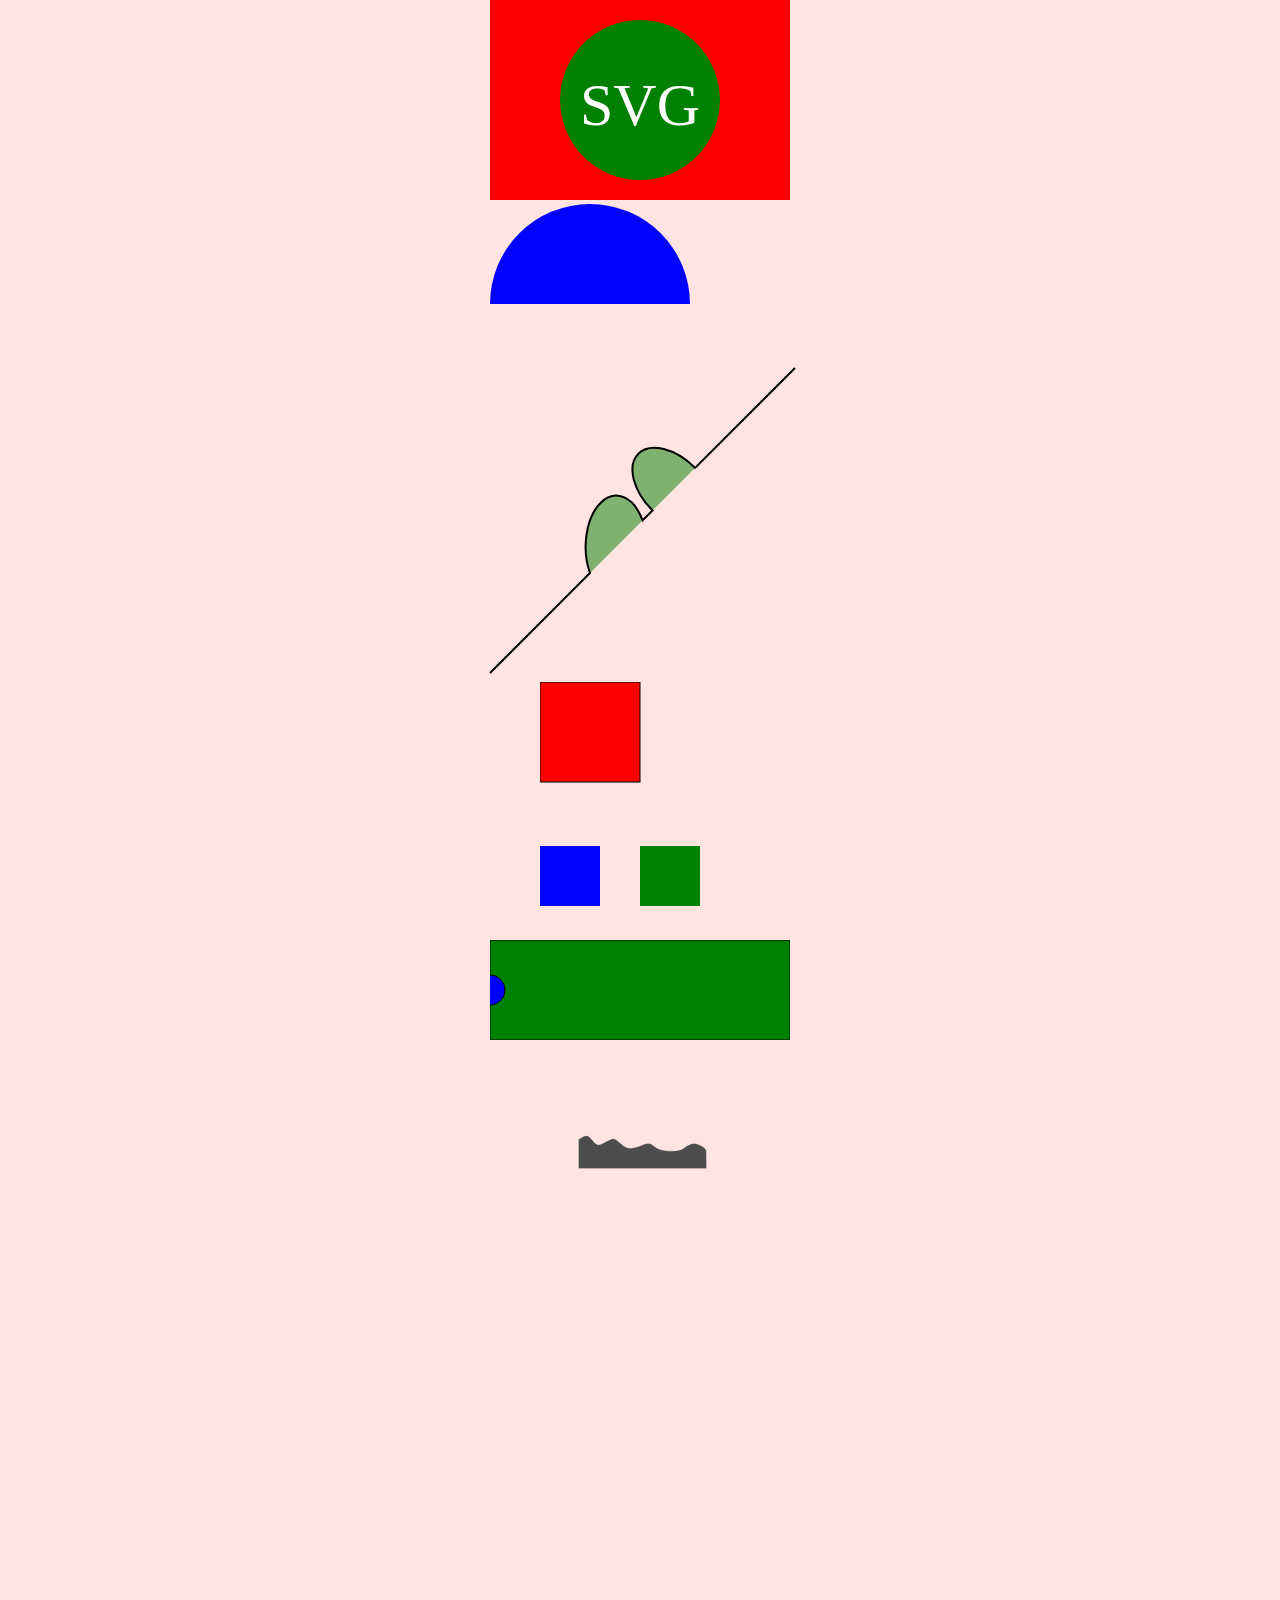
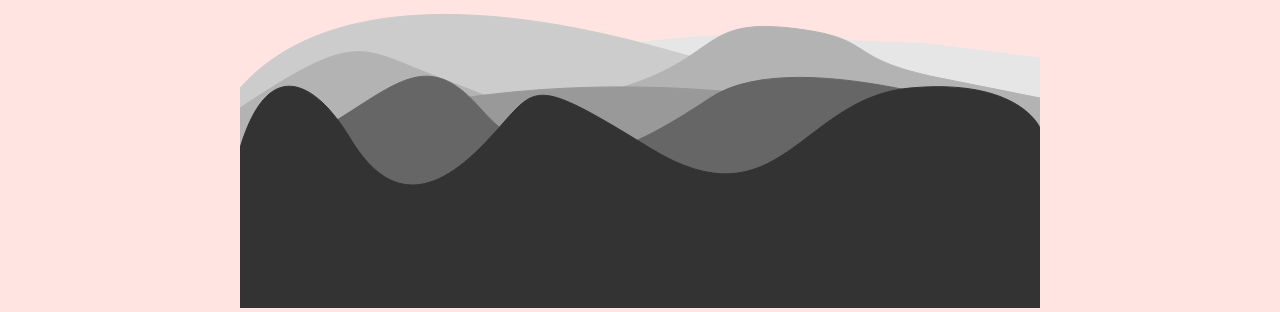
==== index.html @ b9990e02 "initial commit" ====
<!DOCTYPE html>
<html>
  <head>
    <meta charset="utf-8">
    <link rel="stylesheet" href="style.css">
    <link rel="shortcut icon" href="icon1.png" type="image/x-icon" />
    <title>SVG</title>
  </head>
  <body>

    <div class="svg1">
      <svg version="1.1"
         baseProfile="full"
         width="300" height="200"
         xmlns="http://www.w3.org/2000/svg">
        <rect width="100%" height="100%" fill="red" />
        <circle cx="150" cy="100" r="80" fill="green" />
        <text x="150" y="125" font-size="60" text-anchor="middle" fill="white">SVG</text>
      </svg>
    </div>

    <div class="svg2">
      <svg version="1.1" xmlns="http://www.w3.org/2000/svg"   xmlns:xlink="http://www.w3.org/1999/xlink">
        <defs>
          <clipPath id="cut-off-bottom">
            <rect x="0" y="0" width="200" height="100" />
          </clipPath>
        </defs>
        <circle cx="100" cy="100" r="100" clip-path="url(#cut-off-bottom)" fill="blue" />
      </svg>
    </div>

    <div class="svg3">
      <svg width="320" height="320" xmlns="http://www.w3.org/2000/svg">
        <path d="M10 315
           L 110 215
           A 30 50 0 0 1 162.55 162.45
           L 172.55 152.45
           A 30 50 -45 0 1 215.1 109.9
           L 315 10" stroke="black" fill="green" stroke-width="2" fill-opacity="0.5"/>
      </svg>
    </div>

    <div class="svg4">
      <svg width="200" height="150" xmlns="http://www.w3.org/2000/svg" version="1.1">
          <rect height="100" width="100" id="MyRect"/>
      </svg>
    </div>

    <div class="svg5">
      <svg width="300px" height="100px">
        <rect id="rect3" x="50" y="10" width="60" height="60" fill="blue" onmouseover="MakeTransparent(evt)" onmouseout="MakeOpaque(evt)"/>
        <rect id="rect4" x="150" y="10" width="60" height="60" fill="green" onmouseover="MakeTransparent(evt)" onmouseout="MakeOpaque(evt)"/>
      </svg>
    </div>

    <div class="svg6">
      <svg width="300px" height="100px">
        <rect id="rect1" x="0" y="0" width="300" height="100" fill="green" stroke="black" stroke-width="1" />
        <circle cx="0" cy="50" r="15" fill="blue" stroke="black" stroke-width="1">
          <animate attributeName="cx" values="0;300;0" dur="6s" begin="rect1.mouseover"
                end="rect1.mouseout" repeatCount="indefinite" />
        </circle>
      </svg>
    </div>

    <div class="svg7">
        <object id="range" stype="image/svg+xml" data="range1.svg" width="300" height="200">
        </object>
    </div>

    <div class="svg8">
      <svg xmlns="http://www.w3.org/2000/svg" width="800" height="100%" backgroundcolor="mistyrose">
        <path id="range6" d="M0 470c360-70 420-90 570-80s70 0 150 10l80 10v290H0z" fill="#e6e6e6" fill-rule="evenodd" stroke="#e6e6e6"/>
        <path id="range5" d="M0 440c80-90 240-90 420-40s150 40 180 50 200 60 200 60v190H0V440z" fill="#ccc" fill-rule="evenodd" stroke="#ccc"/>
        <path id="range4" d="M0 460c120-80 120-60 200-30s80 40 180 10 80-70 170-60 50 30 150 50l100 20v250H0z" fill="#b3b3b3" fill-rule="evenodd" stroke="#b3b3b3"/>
        <path id="range3" d="M0 510c390-160 800 0 800 0v190H0z" fill="#999" fill-rule="evenodd" stroke="#999"/>
        <path id="range2" d="M0 520c140-50 170-140 240-60s140 50 230-10 330 30 330 30v220H0V520z" fill="#666" fill-rule="evenodd" stroke="#666"/>
        <path id="range1" d="M0 500c30-100 80-60 110-10s70 70 130 10 40-80 170 0 150-50 260-60 130 40 130 40v220H0V500z" fill="#333" fill-rule="evenodd" stroke="#333"/>
      </svg>
    </div>




  <script type="text/javascript" src="svg.js">

  </script>
  </body>
</html>
---- style.css ----
* {
  box-sizing: border-box;
}

body {
  display: flex;
  flex-direction: column;
  align-items: center;
  margin: 0 auto;
  background-color: mistyrose;
}

#MyRect:hover {
  stroke: black;
  fill: blue;
 }

#MyRect {
  fill: red;
  stroke: black;
}



.svg8 {
  height: 660px;
  background-color: mistyrose;
}
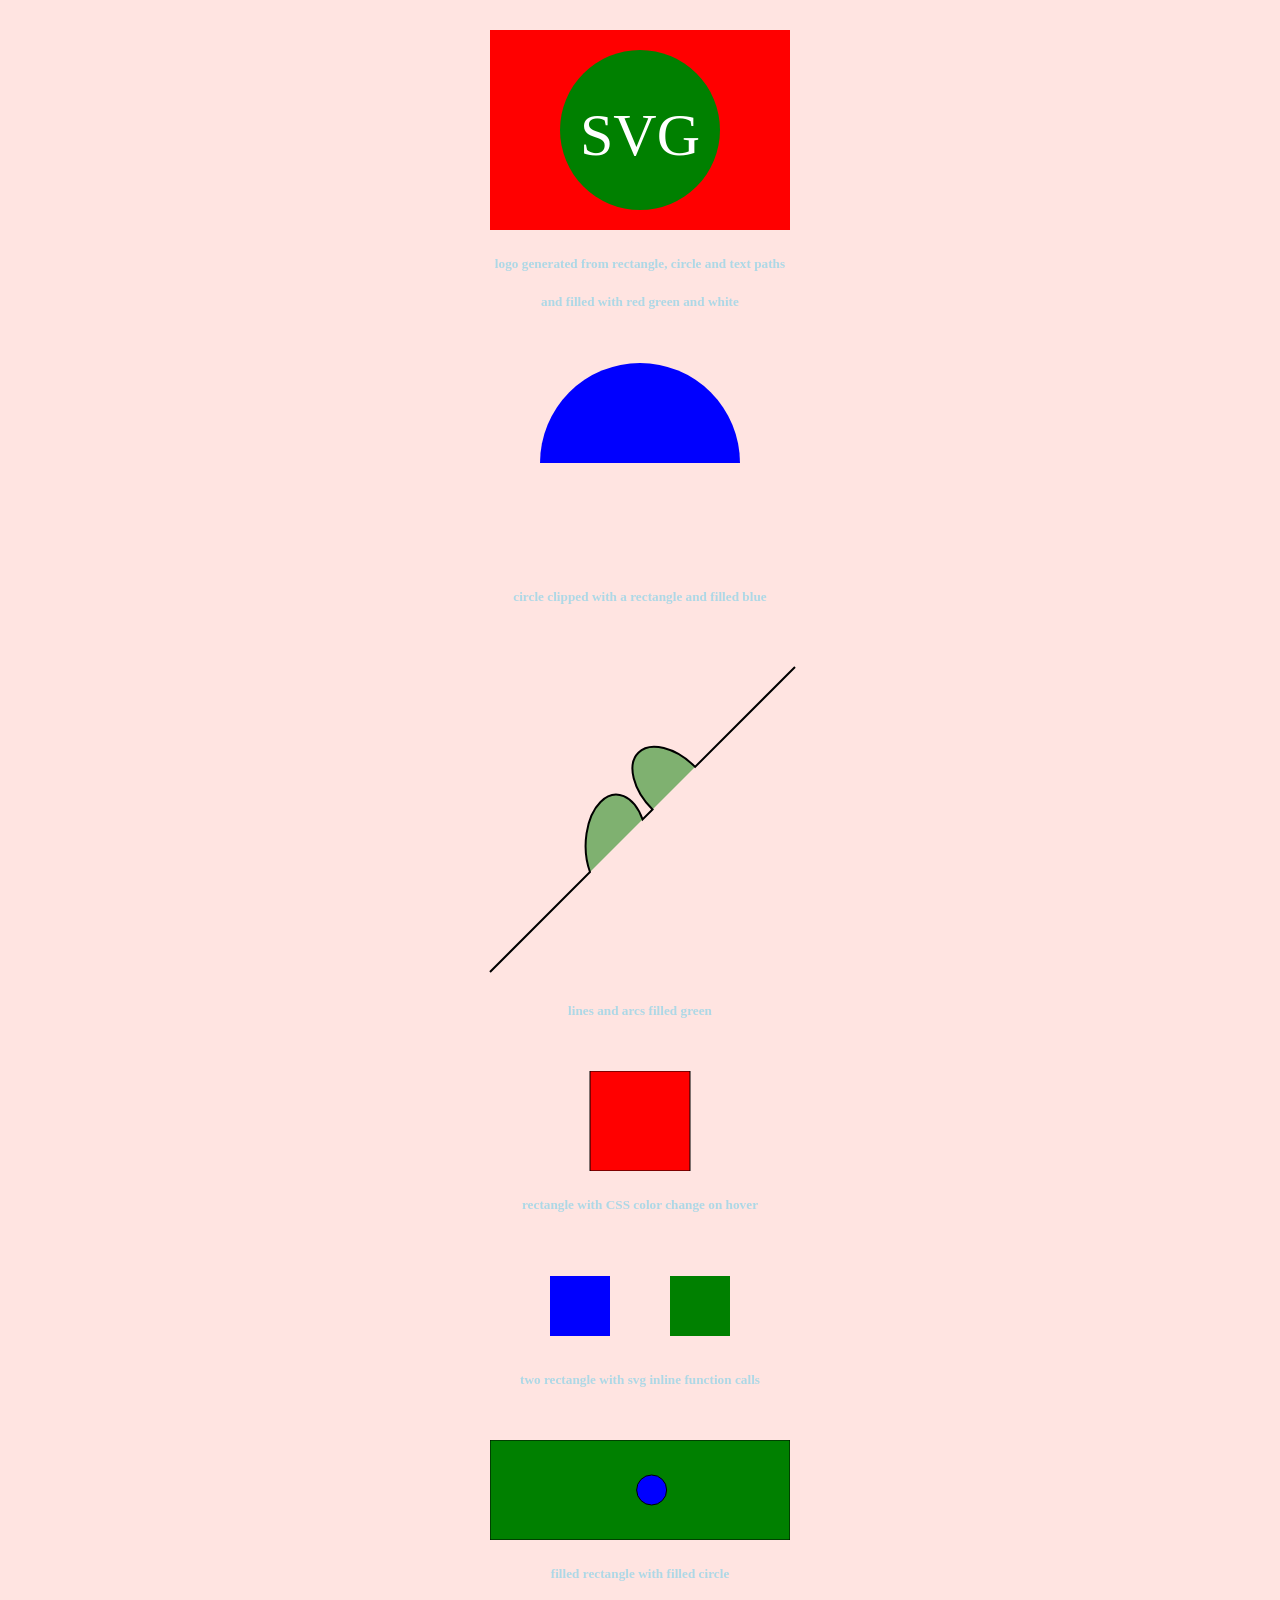
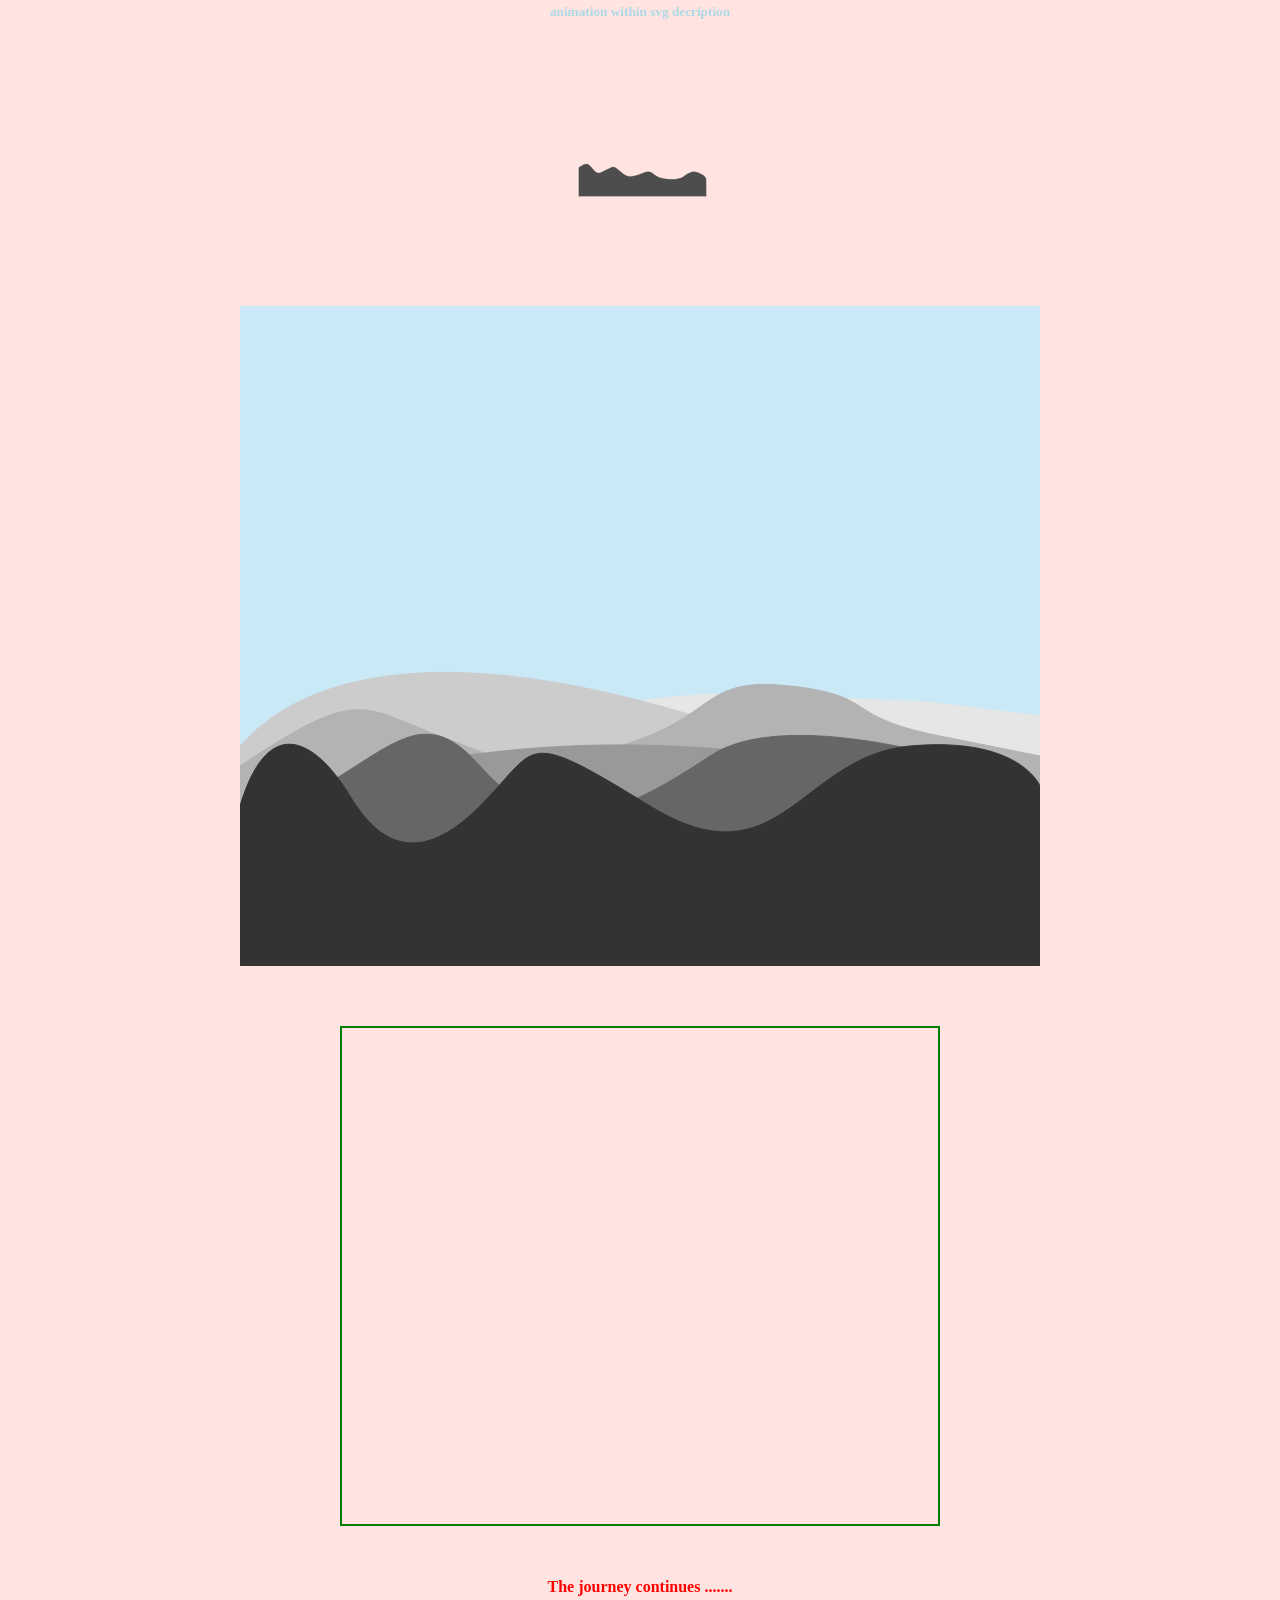
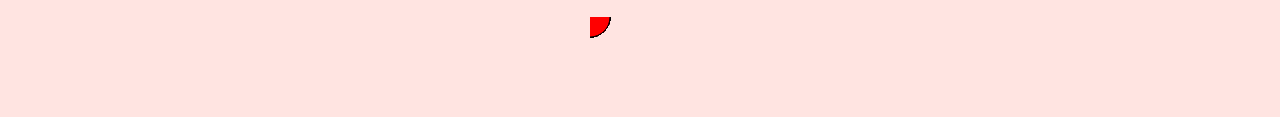
==== commit 543fbb48: "index.html and script and link refs adjusted to allow gitpages to reference" ====
--- a/index.html
+++ b/index.html
@@ -2,13 +2,15 @@
 <html>
   <head>
     <meta charset="utf-8">
-    <link rel="stylesheet" href="style.css">
-    <link rel="shortcut icon" href="icon1.png" type="image/x-icon" />
+    <link rel="stylesheet" href="svg_case_study/style.css">
+    <link rel="shortcut icon" href="svg_case_study/icon1.png" type="image/x-icon" />
+    <!-- <link rel="stylesheet" href="style.css">
+    <link rel="shortcut icon" href="icon1.png" type="image/x-icon" /> -->
     <title>SVG</title>
   </head>
   <body>
 
-    <div class="svg1">
+    <div class="svg1 container">
       <svg version="1.1"
          baseProfile="full"
          width="300" height="200"
@@ -17,20 +19,24 @@
         <circle cx="150" cy="100" r="80" fill="green" />
         <text x="150" y="125" font-size="60" text-anchor="middle" fill="white">SVG</text>
       </svg>
+      <h5>logo generated from rectangle, circle and text paths</h5>
+      <h5>and filled with red green and white</h5>
     </div>
 
-    <div class="svg2">
-      <svg version="1.1" xmlns="http://www.w3.org/2000/svg"   xmlns:xlink="http://www.w3.org/1999/xlink">
+    <div class="svg2 container">
+      <svg version="1.1" xmlns="http://www.w3.org/2000/svg"   xmlns:xlink="http://www.w3.org/1999/xlink"
+      width="300" height="200">
         <defs>
           <clipPath id="cut-off-bottom">
-            <rect x="0" y="0" width="200" height="100" />
+            <rect x="50" y="0" width="200" height="100" />
           </clipPath>
         </defs>
-        <circle cx="100" cy="100" r="100" clip-path="url(#cut-off-bottom)" fill="blue" />
+        <circle cx="150" cy="100" r="100" clip-path="url(#cut-off-bottom)" fill="blue" />
       </svg>
+      <h5> circle clipped with a rectangle and filled blue</h5>
     </div>
 
-    <div class="svg3">
+    <div class="svg3 container">
       <svg width="320" height="320" xmlns="http://www.w3.org/2000/svg">
         <path d="M10 315
            L 110 215
@@ -39,52 +45,77 @@
            A 30 50 -45 0 1 215.1 109.9
            L 315 10" stroke="black" fill="green" stroke-width="2" fill-opacity="0.5"/>
       </svg>
+      <h5>lines and arcs filled green</h5>
     </div>
 
-    <div class="svg4">
-      <svg width="200" height="150" xmlns="http://www.w3.org/2000/svg" version="1.1">
-          <rect height="100" width="100" id="MyRect"/>
+    <div class="svg4 container">
+      <svg width="200" height="100" xmlns="http://www.w3.org/2000/svg" version="1.1">
+          <rect x="50" height="100" width="100" id="MyRect"/>
       </svg>
+      <h5>rectangle with CSS color change on hover</h5>
     </div>
 
-    <div class="svg5">
-      <svg width="300px" height="100px">
-        <rect id="rect3" x="50" y="10" width="60" height="60" fill="blue" onmouseover="MakeTransparent(evt)" onmouseout="MakeOpaque(evt)"/>
-        <rect id="rect4" x="150" y="10" width="60" height="60" fill="green" onmouseover="MakeTransparent(evt)" onmouseout="MakeOpaque(evt)"/>
+    <div class="svg5 container">
+      <svg width="300px" height="80px">
+        <rect id="rect3" x="60" y="10" width="60" height="60" fill="blue" onmouseover="MakeTransparent(evt)" onmouseout="MakeOpaque(evt)"/>
+        <rect id="rect4" x="180" y="10" width="60" height="60" fill="green" onmouseover="jump(evt)" onmouseout="jumpBack(evt)"/>
       </svg>
+      <h5>two rectangle with svg inline function calls</h5>
     </div>
 
-    <div class="svg6">
+    <div class="svg6 container">
       <svg width="300px" height="100px">
         <rect id="rect1" x="0" y="0" width="300" height="100" fill="green" stroke="black" stroke-width="1" />
         <circle cx="0" cy="50" r="15" fill="blue" stroke="black" stroke-width="1">
-          <animate attributeName="cx" values="0;300;0" dur="6s" begin="rect1.mouseover"
-                end="rect1.mouseout" repeatCount="indefinite" />
+          <animate attributeName="cx" values="0;300;0" dur="6s" repeatCount="indefinite" />
         </circle>
       </svg>
+      <h5>filled rectangle with filled circle </h5>
+      <h5>animation within svg decription</h5>
     </div>
 
-    <div class="svg7">
+    <div class="svg7 container">
         <object id="range" stype="image/svg+xml" data="range1.svg" width="300" height="200">
         </object>
     </div>
 
-    <div class="svg8">
+    <div class="svg8 container" onclick="makeLightning()">
       <svg xmlns="http://www.w3.org/2000/svg" width="800" height="100%" backgroundcolor="mistyrose">
-        <path id="range6" d="M0 470c360-70 420-90 570-80s70 0 150 10l80 10v290H0z" fill="#e6e6e6" fill-rule="evenodd" stroke="#e6e6e6"/>
-        <path id="range5" d="M0 440c80-90 240-90 420-40s150 40 180 50 200 60 200 60v190H0V440z" fill="#ccc" fill-rule="evenodd" stroke="#ccc"/>
-        <path id="range4" d="M0 460c120-80 120-60 200-30s80 40 180 10 80-70 170-60 50 30 150 50l100 20v250H0z" fill="#b3b3b3" fill-rule="evenodd" stroke="#b3b3b3"/>
-        <path id="range3" d="M0 510c390-160 800 0 800 0v190H0z" fill="#999" fill-rule="evenodd" stroke="#999"/>
-        <path id="range2" d="M0 520c140-50 170-140 240-60s140 50 230-10 330 30 330 30v220H0V520z" fill="#666" fill-rule="evenodd" stroke="#666"/>
+        <path id="cloud3" class="hidden" d="M0 0v660h800V0z" fill="#808080" fill-rule="evenodd" stroke="#808080"/>
+        <path id="range6" class="yellow" d="M0 470c360-70 420-90 570-80s70 0 150 10l80 10v290H0z" fill="#e6e6e6" fill-rule="evenodd" stroke="#e6e6e6"/>
+        <path id="range5" class="yellow" d="M0 440c80-90 240-90 420-40s150 40 180 50 200 60 200 60v190H0V440z" fill="#ccc" fill-rule="evenodd" stroke="#ccc"/>
+        <path id="range4" class="yellow" d="M0 460c120-80 120-60 200-30s80 40 180 10 80-70 170-60 50 30 150 50l100 20v250H0z" fill="#b3b3b3" fill-rule="evenodd" stroke="#b3b3b3"/>
+        <path id="range3" class="yellow" d="M0 510c390-160 800 0 800 0v190H0z" fill="#999" fill-rule="evenodd" stroke="#999"/>
+        <path id="range2" class="yellow" d="M0 520c140-50 170-140 240-60s140 50 230-10 330 30 330 30v220H0V520z" fill="#666" fill-rule="evenodd" stroke="#666"/>
         <path id="range1" d="M0 500c30-100 80-60 110-10s70 70 130 10 40-80 170 0 150-50 260-60 130 40 130 40v220H0V500z" fill="#333" fill-rule="evenodd" stroke="#333"/>
+        <path id="cloud2" class="hidden" d="M0 90c290 60 290-20 460 10s340-20 340-20V0H0z" fill="#666666" fill-rule="evenodd" stroke="#666666"/>
+        <path id="lightning" class="hidden" d="M500 0l-80 130h20L340 280h20l-70 110 110-130h-20l110-160h-20L540 0h-40zM240 0l-40 50h20l-30 40h20l-20 40 40-50h-20l30-40 10 30h10l20 30-10-40h-10l-10-30h-10l30-30h-30z" fill="#fff" fill-rule="evenodd" stroke="#fff"/>
+        <path id="cloud1" class="hidden" d="M0 30c150 50 120-40 260-10s100-40 260 0 200-10 240 0l40 10V0H0z" fill="#333333" fill-rule="evenodd" stroke="#333333"/>
       </svg>
     </div>
 
+    <div class="spacer"></div>
+    <div id="svg-9" class="container">
+    </div>
 
+    <div class="spacer"></div>
 
+    <h4>The journey continues .......</h4>
 
-  <script type="text/javascript" src="svg.js">
+    <script type="text/javascript" src="svg_case_study/svg.js"></script>
+    <script src="p5.js"></script>
+    <!-- <script src="../p5.min.js"></script>
+    <script src="../p5.svg.js"></script> -->
 
-  </script>
+    <script src="./addons/p5.dom.min.js"></script>
+    <script src="./addons/p5.sound.min.js"></script>
+
+    <!-- <script type="text/javascript" src="svg.js"></script>
+    <script src="../p5.js"></script>
+    <script src="../p5.min.js"></script>
+    <script src="../p5.svg.js"></script>
+
+    <script src="../addons/p5.dom.min.js"></script>
+    <script src="../addons/p5.sound.min.js"></script> -->
   </body>
 </html>
--- a/svg_case_study/style.css
+++ b/svg_case_study/style.css
@@ -0,0 +1,88 @@
+* {
+  box-sizing: border-box;
+}
+
+body {
+  display: flex;
+  flex-direction: column;
+  align-items: center;
+  margin: 0 auto;
+  background-color: mistyrose;
+  /*background-color: #121212;*/
+}
+
+div {
+  margin-top: 30px;
+}
+
+#MyRect:hover {
+  stroke: black;
+  fill: blue;
+ }
+
+#MyRect {
+  fill: red;
+  stroke: black;
+}
+
+.container {
+  text-align: center;
+  vertical-align: middle;
+}
+
+.svg8 {
+  height: 660px;
+  background-color: #c9e9f6;
+}
+
+.spaver {
+  width: 800px;
+  height:30px;
+}
+
+#svg-9 {
+  width: 600px;
+  height: 500px;
+  border: 2px solid green;
+}
+
+#range1:hover {
+  fill: red;
+}
+
+#range2:hover {
+  fill: orange;
+}
+
+#range3:hover {
+  fill: yellow;
+}
+
+#range4:hover {
+  fill: green;
+}
+
+#range5:hover {
+  fill: indigo;
+}
+
+#range6:hover {
+  fill: violet;
+}
+
+.hidden {
+  display: none;
+}
+
+.yellow {
+  fill: #ffffd8;
+}
+
+
+h4 {
+  color: red;
+}
+
+h5 {
+  color : lightblue;
+}
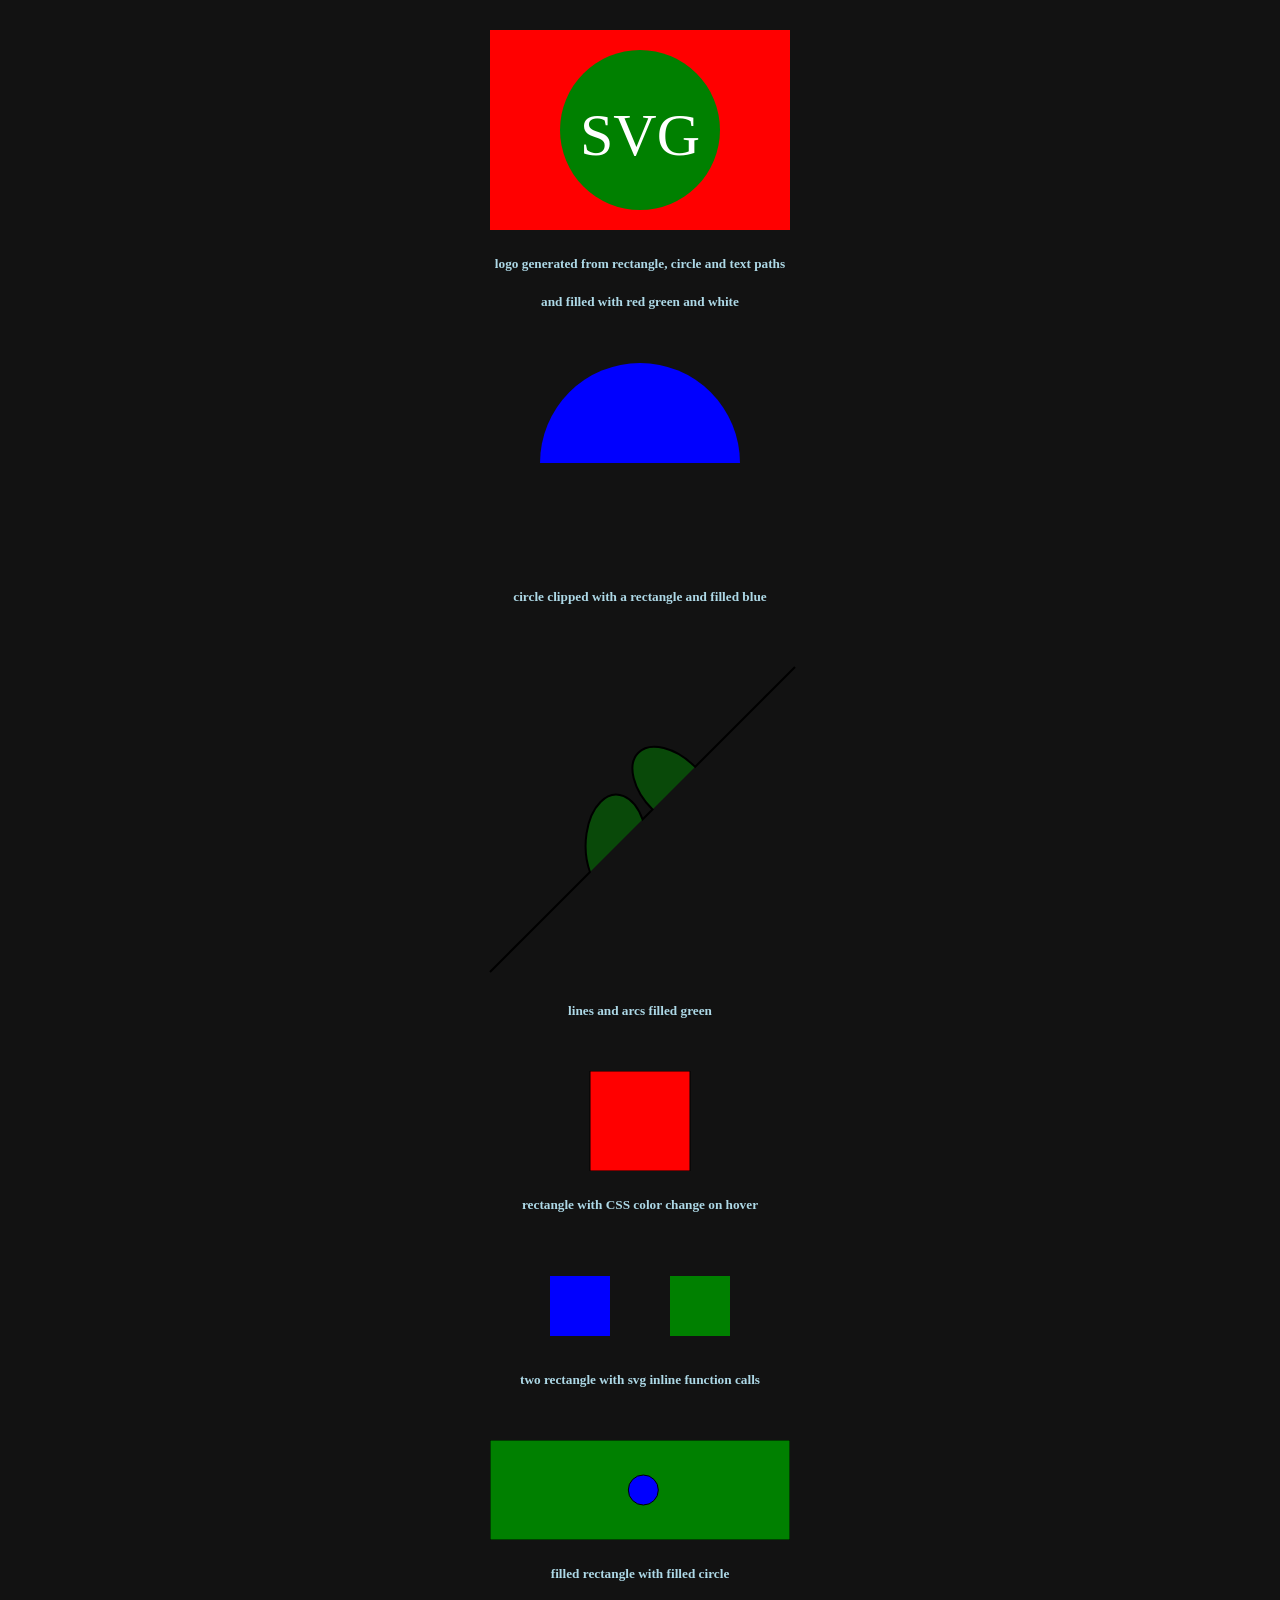
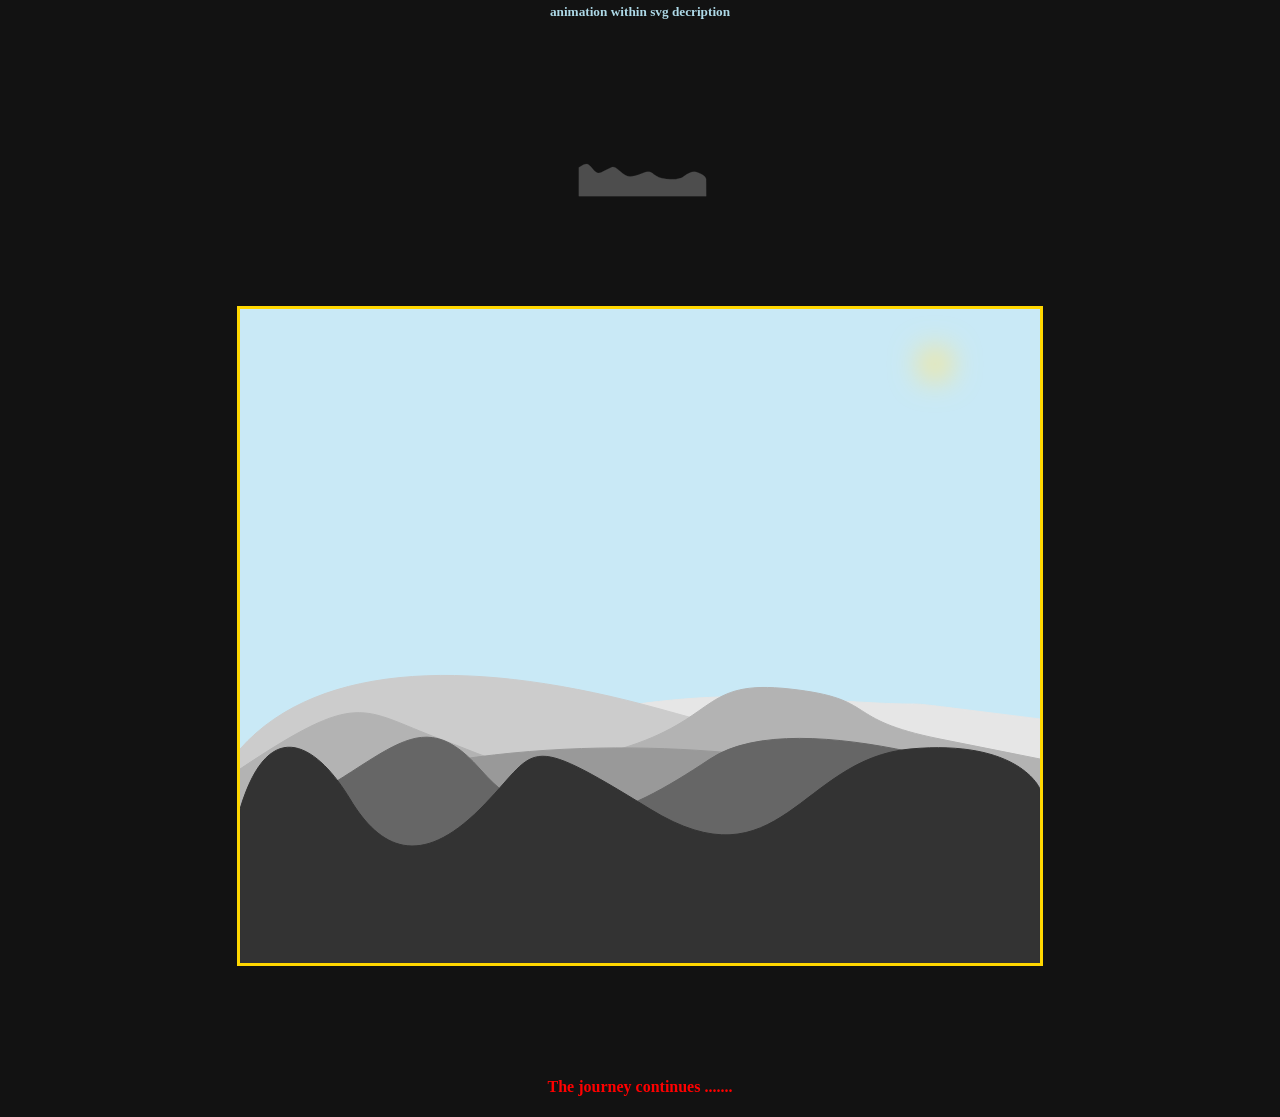
==== commit d9c7133e: "landscape lightning flash" ====
--- a/index.html
+++ b/index.html
@@ -81,6 +81,12 @@
 
     <div class="svg8 container" onclick="makeLightning()">
       <svg xmlns="http://www.w3.org/2000/svg" width="800" height="100%" backgroundcolor="mistyrose">
+        <defs>
+          <filter id="blurFilter7" x="-20" y="-20" width="200" height="200">
+          <feGaussianBlur in="SourceGraphic" stdDeviation="15" />
+          </filter>
+        </defs>
+        <circle id="sun" cx="695" cy="166.792" r="15" fill="#ffe680" stroke="#ffe680" transform="translate(0 -111.792)" style="filter: url(#blurFilter7);"/>
         <path id="cloud3" class="hidden" d="M0 0v660h800V0z" fill="#808080" fill-rule="evenodd" stroke="#808080"/>
         <path id="range6" class="yellow" d="M0 470c360-70 420-90 570-80s70 0 150 10l80 10v290H0z" fill="#e6e6e6" fill-rule="evenodd" stroke="#e6e6e6"/>
         <path id="range5" class="yellow" d="M0 440c80-90 240-90 420-40s150 40 180 50 200 60 200 60v190H0V440z" fill="#ccc" fill-rule="evenodd" stroke="#ccc"/>
@@ -91,6 +97,18 @@
         <path id="cloud2" class="hidden" d="M0 90c290 60 290-20 460 10s340-20 340-20V0H0z" fill="#666666" fill-rule="evenodd" stroke="#666666"/>
         <path id="lightning" class="hidden" d="M500 0l-80 130h20L340 280h20l-70 110 110-130h-20l110-160h-20L540 0h-40zM240 0l-40 50h20l-30 40h20l-20 40 40-50h-20l30-40 10 30h10l20 30-10-40h-10l-10-30h-10l30-30h-30z" fill="#fff" fill-rule="evenodd" stroke="#fff"/>
         <path id="cloud1" class="hidden" d="M0 30c150 50 120-40 260-10s100-40 260 0 200-10 240 0l40 10V0H0z" fill="#333333" fill-rule="evenodd" stroke="#333333"/>
+        <animate
+           xlink:href="#lightning"
+           attributeName="opacity"
+           from="0"
+           to="1"
+           dur="10s"
+           begin="0s"
+           values="0; 1; 0; 0"
+           keyTimes="0; 0.2; 0.3; 1"
+           repeatCount="indefinite"
+           fill="freeze"
+           id="lightning-anim"/>
       </svg>
     </div>
 
@@ -104,8 +122,8 @@
 
     <script type="text/javascript" src="svg_case_study/svg.js"></script>
     <script src="p5.js"></script>
-    <!-- <script src="../p5.min.js"></script>
-    <script src="../p5.svg.js"></script> -->
+    <!-- <script src="../p5.min.js"></script> -->
+    <!-- <script src="p5.svg.js"></script> -->
 
     <script src="./addons/p5.dom.min.js"></script>
     <script src="./addons/p5.sound.min.js"></script>
--- a/svg_case_study/style.css
+++ b/svg_case_study/style.css
@@ -7,8 +7,8 @@
   flex-direction: column;
   align-items: center;
   margin: 0 auto;
-  background-color: mistyrose;
-  /*background-color: #121212;*/
+  /*background-color: mistyrose;*/
+  background-color: #121212;
 }
 
 div {
@@ -31,6 +31,7 @@
 }
 
 .svg8 {
+  border: 3px solid gold;
   height: 660px;
   background-color: #c9e9f6;
 }
@@ -40,11 +41,13 @@
   height:30px;
 }
 
-#svg-9 {
+/*for canvas div border, not in use currently*/
+
+/*#svg-9 {
   width: 600px;
   height: 500px;
   border: 2px solid green;
-}
+}*/
 
 #range1:hover {
   fill: red;
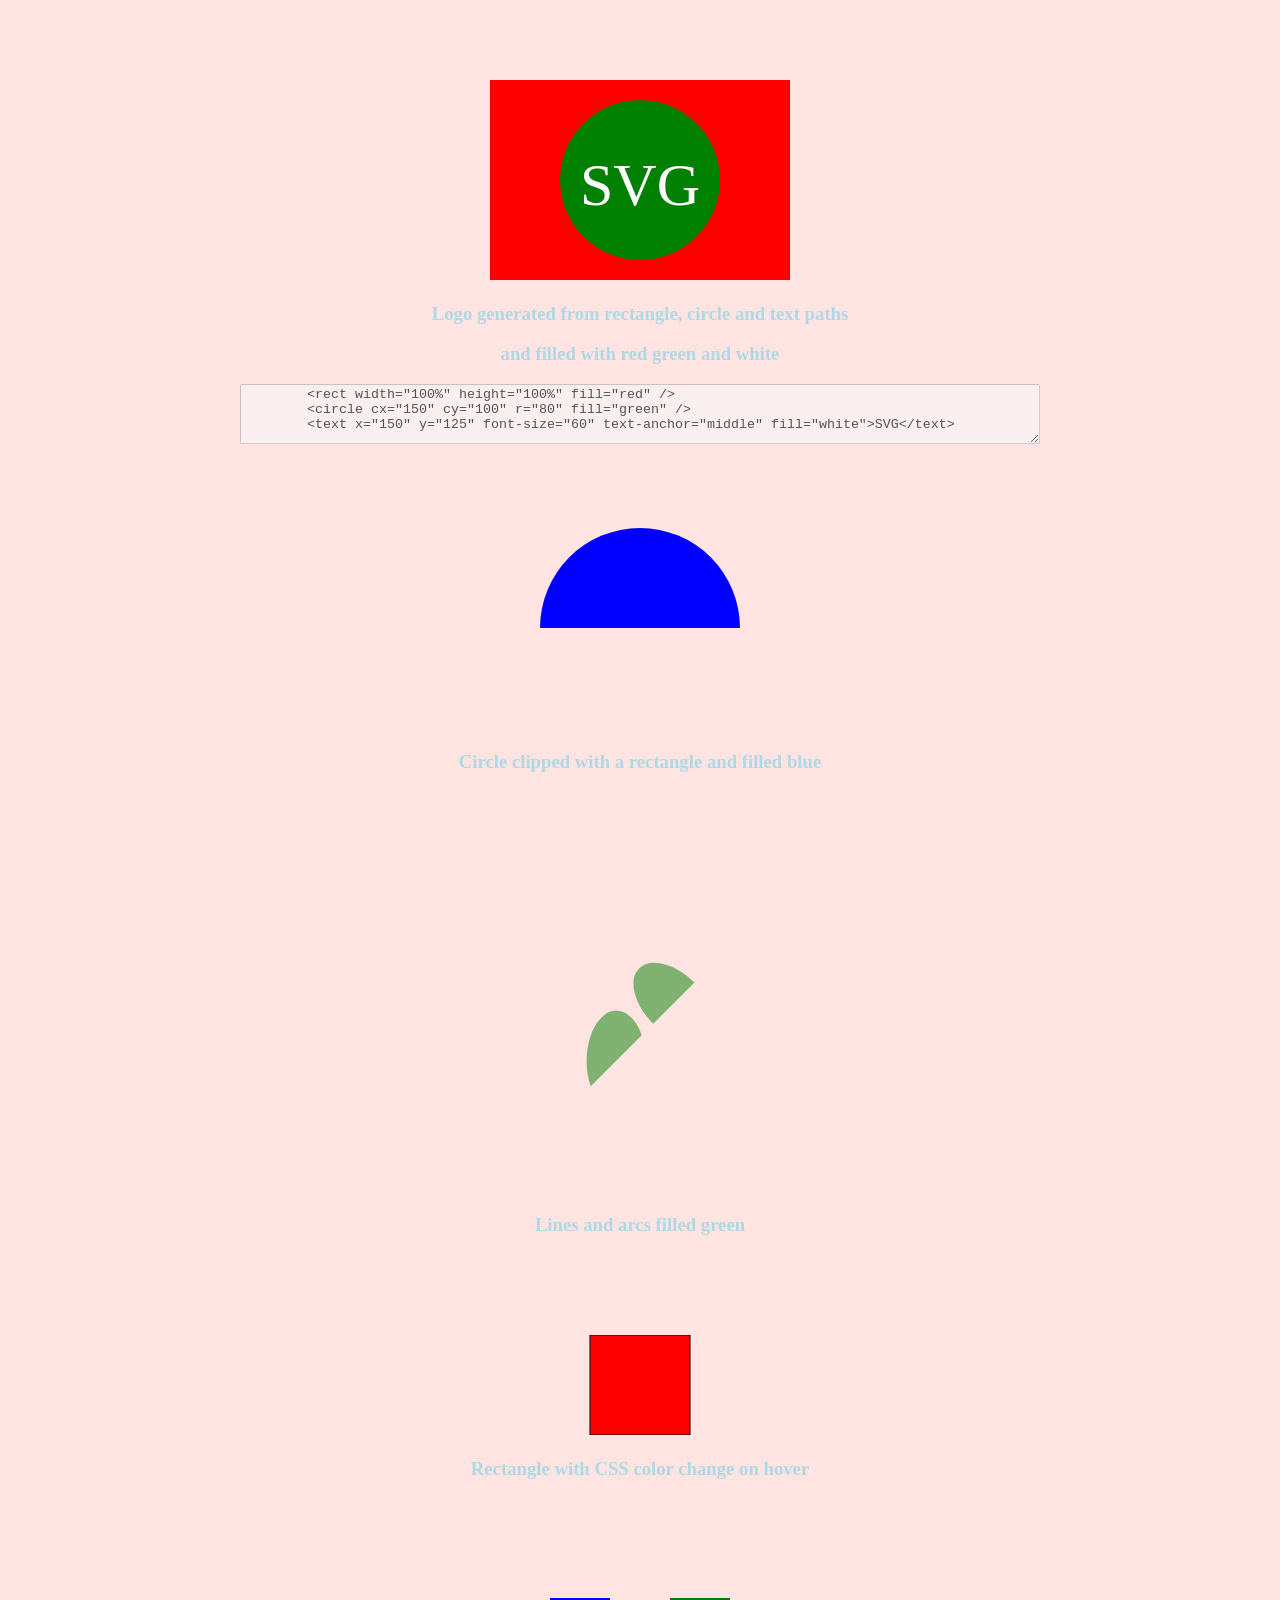
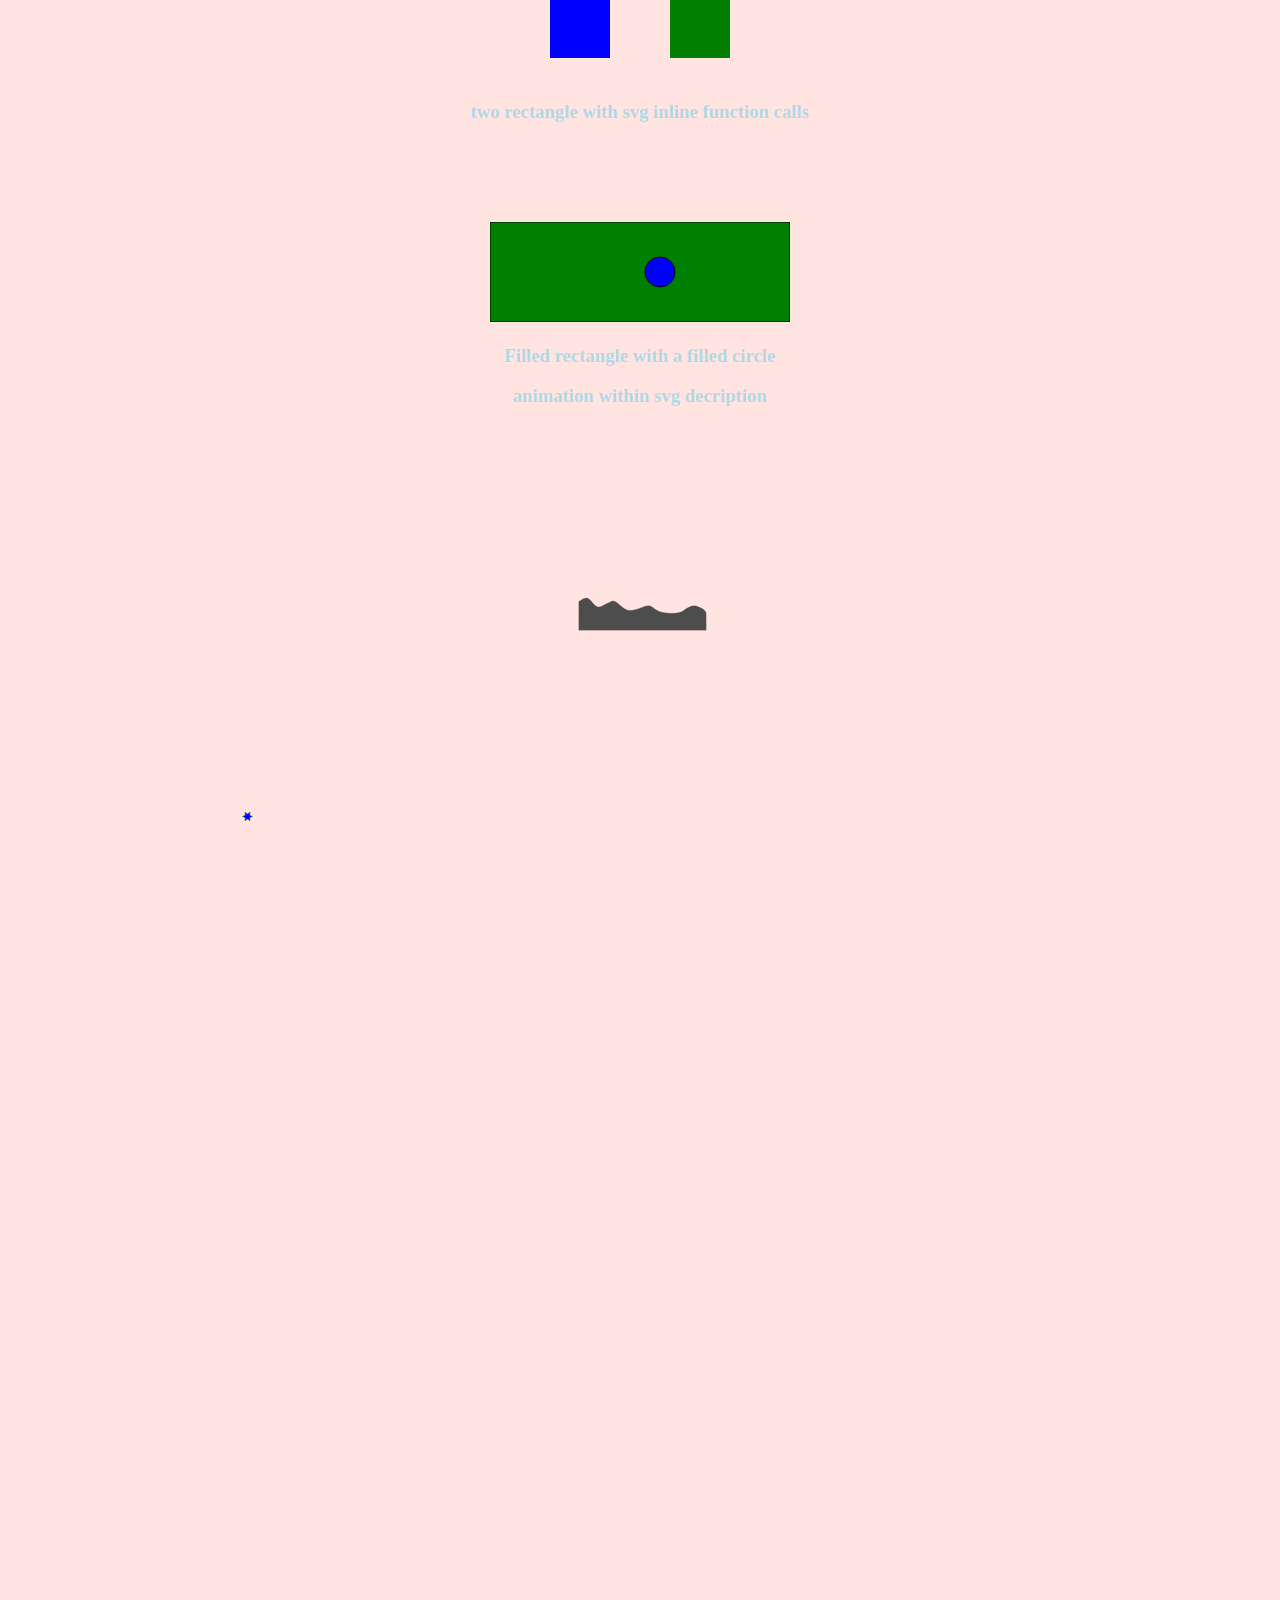
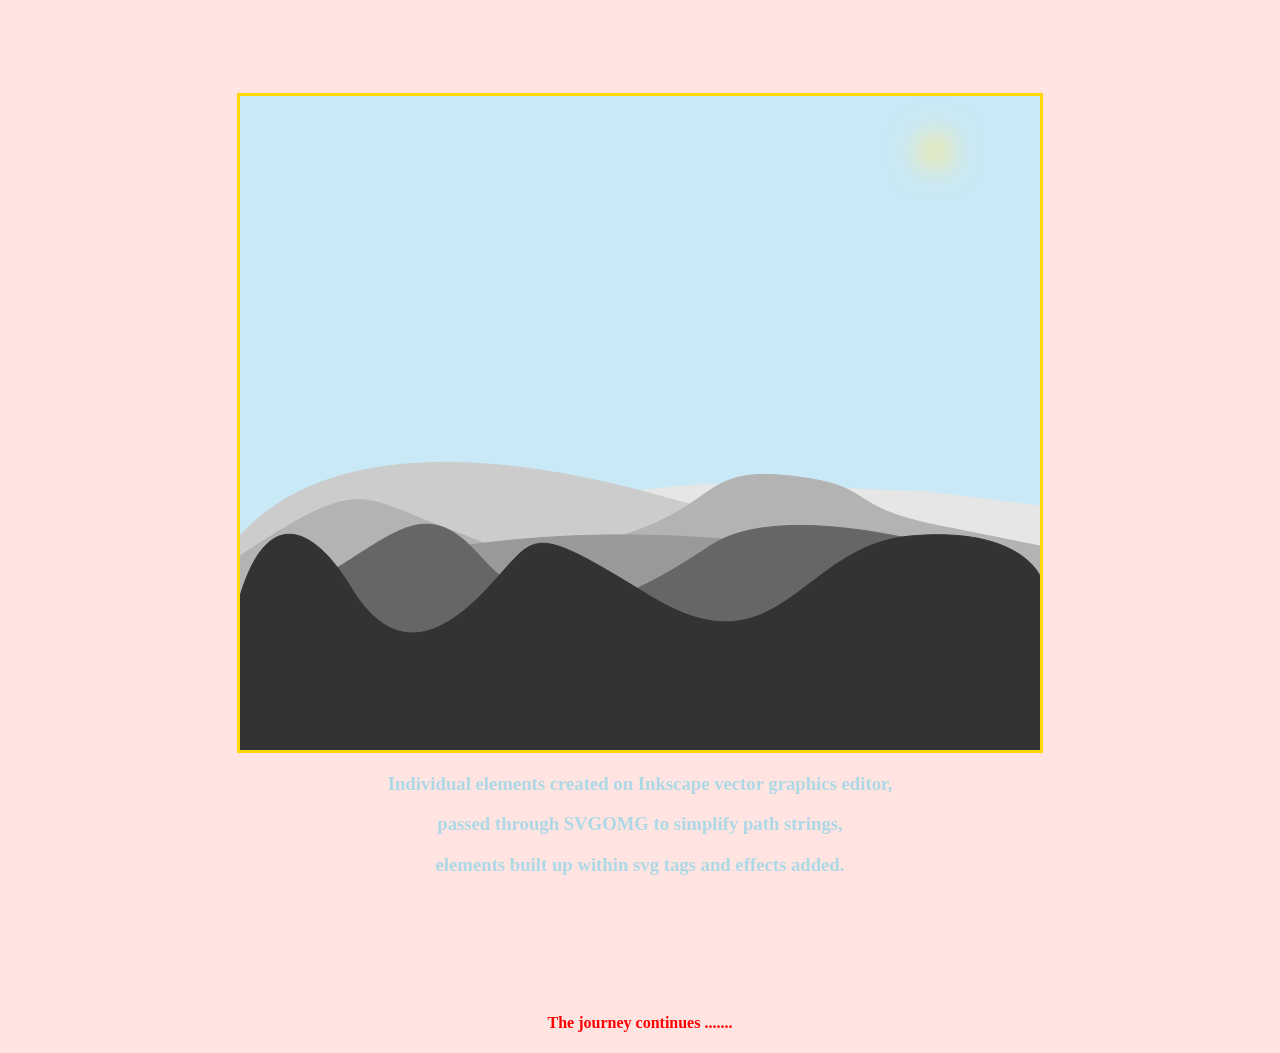
==== commit 5fb3bc89: "star added" ====
--- a/index.html
+++ b/index.html
@@ -19,8 +19,12 @@
         <circle cx="150" cy="100" r="80" fill="green" />
         <text x="150" y="125" font-size="60" text-anchor="middle" fill="white">SVG</text>
       </svg>
-      <h5>logo generated from rectangle, circle and text paths</h5>
-      <h5>and filled with red green and white</h5>
+      <h3>Logo generated from rectangle, circle and text paths</h3>
+      <h3>and filled with red green and white</h3>
+      <textarea disabled>
+        <rect width="100%" height="100%" fill="red" />
+        <circle cx="150" cy="100" r="80" fill="green" />
+        <text x="150" y="125" font-size="60" text-anchor="middle" fill="white">SVG</text></textarea>
     </div>
 
     <div class="svg2 container">
@@ -33,7 +37,7 @@
         </defs>
         <circle cx="150" cy="100" r="100" clip-path="url(#cut-off-bottom)" fill="blue" />
       </svg>
-      <h5> circle clipped with a rectangle and filled blue</h5>
+      <h3> Circle clipped with a rectangle and filled blue</h3>
     </div>
 
     <div class="svg3 container">
@@ -43,24 +47,24 @@
            A 30 50 0 0 1 162.55 162.45
            L 172.55 152.45
            A 30 50 -45 0 1 215.1 109.9
-           L 315 10" stroke="black" fill="green" stroke-width="2" fill-opacity="0.5"/>
-      </svg>
-      <h5>lines and arcs filled green</h5>
+           L 315 10" stroke="mistyrose" fill="green" stroke-width="2" fill-opacity="0.5"/>
+      </svg>
+      <h3>Lines and arcs filled green</h3>
     </div>
 
     <div class="svg4 container">
       <svg width="200" height="100" xmlns="http://www.w3.org/2000/svg" version="1.1">
           <rect x="50" height="100" width="100" id="MyRect"/>
       </svg>
-      <h5>rectangle with CSS color change on hover</h5>
+      <h3>Rectangle with CSS color change on hover</h3>
     </div>
 
     <div class="svg5 container">
-      <svg width="300px" height="80px">
-        <rect id="rect3" x="60" y="10" width="60" height="60" fill="blue" onmouseover="MakeTransparent(evt)" onmouseout="MakeOpaque(evt)"/>
-        <rect id="rect4" x="180" y="10" width="60" height="60" fill="green" onmouseover="jump(evt)" onmouseout="jumpBack(evt)"/>
-      </svg>
-      <h5>two rectangle with svg inline function calls</h5>
+      <svg width="300px" height="100px">
+        <rect id="rect3" x="60" y="20" width="60" height="60" fill="blue" onmouseover="MakeTransparent(evt)" onmouseout="MakeOpaque(evt)"/>
+        <rect id="rect4" x="180" y="20" width="60" height="60" fill="green" onmouseover="jump(evt)" onmouseout="jumpBack(evt)"/>
+      </svg>
+      <h3>two rectangle with svg inline function calls</h3>
     </div>
 
     <div class="svg6 container">
@@ -70,13 +74,77 @@
           <animate attributeName="cx" values="0;300;0" dur="6s" repeatCount="indefinite" />
         </circle>
       </svg>
-      <h5>filled rectangle with filled circle </h5>
-      <h5>animation within svg decription</h5>
+      <h3>Filled rectangle with a filled circle </h3>
+      <h3>animation within svg decription</h3>
     </div>
 
     <div class="svg7 container">
-        <object id="range" stype="image/svg+xml" data="range1.svg" width="300" height="200">
-        </object>
+      <object id="range" stype="image/svg+xml" data="./svg_case_study/range1.svg" width="300" height="200">
+      </object>
+      <h3></h3>
+    </div>
+
+    <div class="svg7a container">
+      <svg width="800px" height="800px">
+        <path  id="star"
+          d="M 15.000 20.000
+          L 20.000 23.660
+          L 19.330 17.500
+          L 25.000 15.000
+          L 19.330 12.500
+          L 20.000 6.340
+          L 15.000 10.000
+          L 10.000 6.340
+          L 10.670 12.500
+          L 5.000 15.000
+          L 10.670 17.500
+          L 10.000 23.660
+          z
+          "stroke="green" fill="blue" stroke-width="1" transform="scale(0.5)"/>
+          <animate
+             xlink:href="#star"
+             attributeName="transform"
+             type="scale"
+             from="1"
+             to="25"
+             dur="5s"
+             begin="0s"
+             values="1; 5; 10; 20"
+             keyTimes="0; 0.2; 0.3; 1"
+             repeatCount="indefinite"
+             fill="freeze"
+             id="star-anim"/>
+        <!-- <path  id="star1"
+          d="M 15.000 20.000
+          L 20.000 23.660
+          L 19.330 17.500
+          L 25.000 15.000
+          L 19.330 12.500
+          L 20.000 6.340
+          L 15.000 10.000
+          L 10.000 6.340
+          L 10.670 12.500
+          L 5.000 15.000
+          L 10.670 17.500
+          L 10.000 23.660
+          z
+          "stroke="green" fill="blue" stroke-width="1" transform="scale(30)"/> -->
+          <!-- <animate attributeName="cx" values="0;300;0" dur="6s" repeatCount="indefinite" /> -->
+        <!-- <path  d="
+          M 10.000 15.000
+          L 15.878 18.090
+          L 14.755 11.545
+          L 19.511 6.910
+          L 12.939 5.955
+          L 10.000 0.000
+          L 7.061 5.955
+          L 0.489 6.910
+          L 5.245 11.545
+          L 4.122 18.090
+          L 10.000 15.000
+          "/> -->
+      </svg>
+
     </div>
 
     <div class="svg8 container" onclick="makeLightning()">
@@ -110,6 +178,9 @@
            fill="freeze"
            id="lightning-anim"/>
       </svg>
+      <h3>Individual elements created on Inkscape vector graphics editor,</h3>
+      <h3>passed through SVGOMG to simplify path strings,</h3>
+      <h3>elements built up within svg tags and effects added.</h3>
     </div>
 
     <div class="spacer"></div>
--- a/svg_case_study/style.css
+++ b/svg_case_study/style.css
@@ -7,12 +7,23 @@
   flex-direction: column;
   align-items: center;
   margin: 0 auto;
-  /*background-color: mistyrose;*/
-  background-color: #121212;
+  background-color: mistyrose;
+  /*background-color: #121212;*/
+}
+
+textarea {
+  width: 800px;
+  height: 60px;
 }
 
 div {
-  margin-top: 30px;
+  margin-top: 80px;
+}
+
+div .svg7 {
+  width: 300px;
+  height: 200px;
+  background-color: mistyrose;
 }
 
 #MyRect:hover {
@@ -86,6 +97,6 @@
   color: red;
 }
 
-h5 {
+h3 {
   color : lightblue;
 }
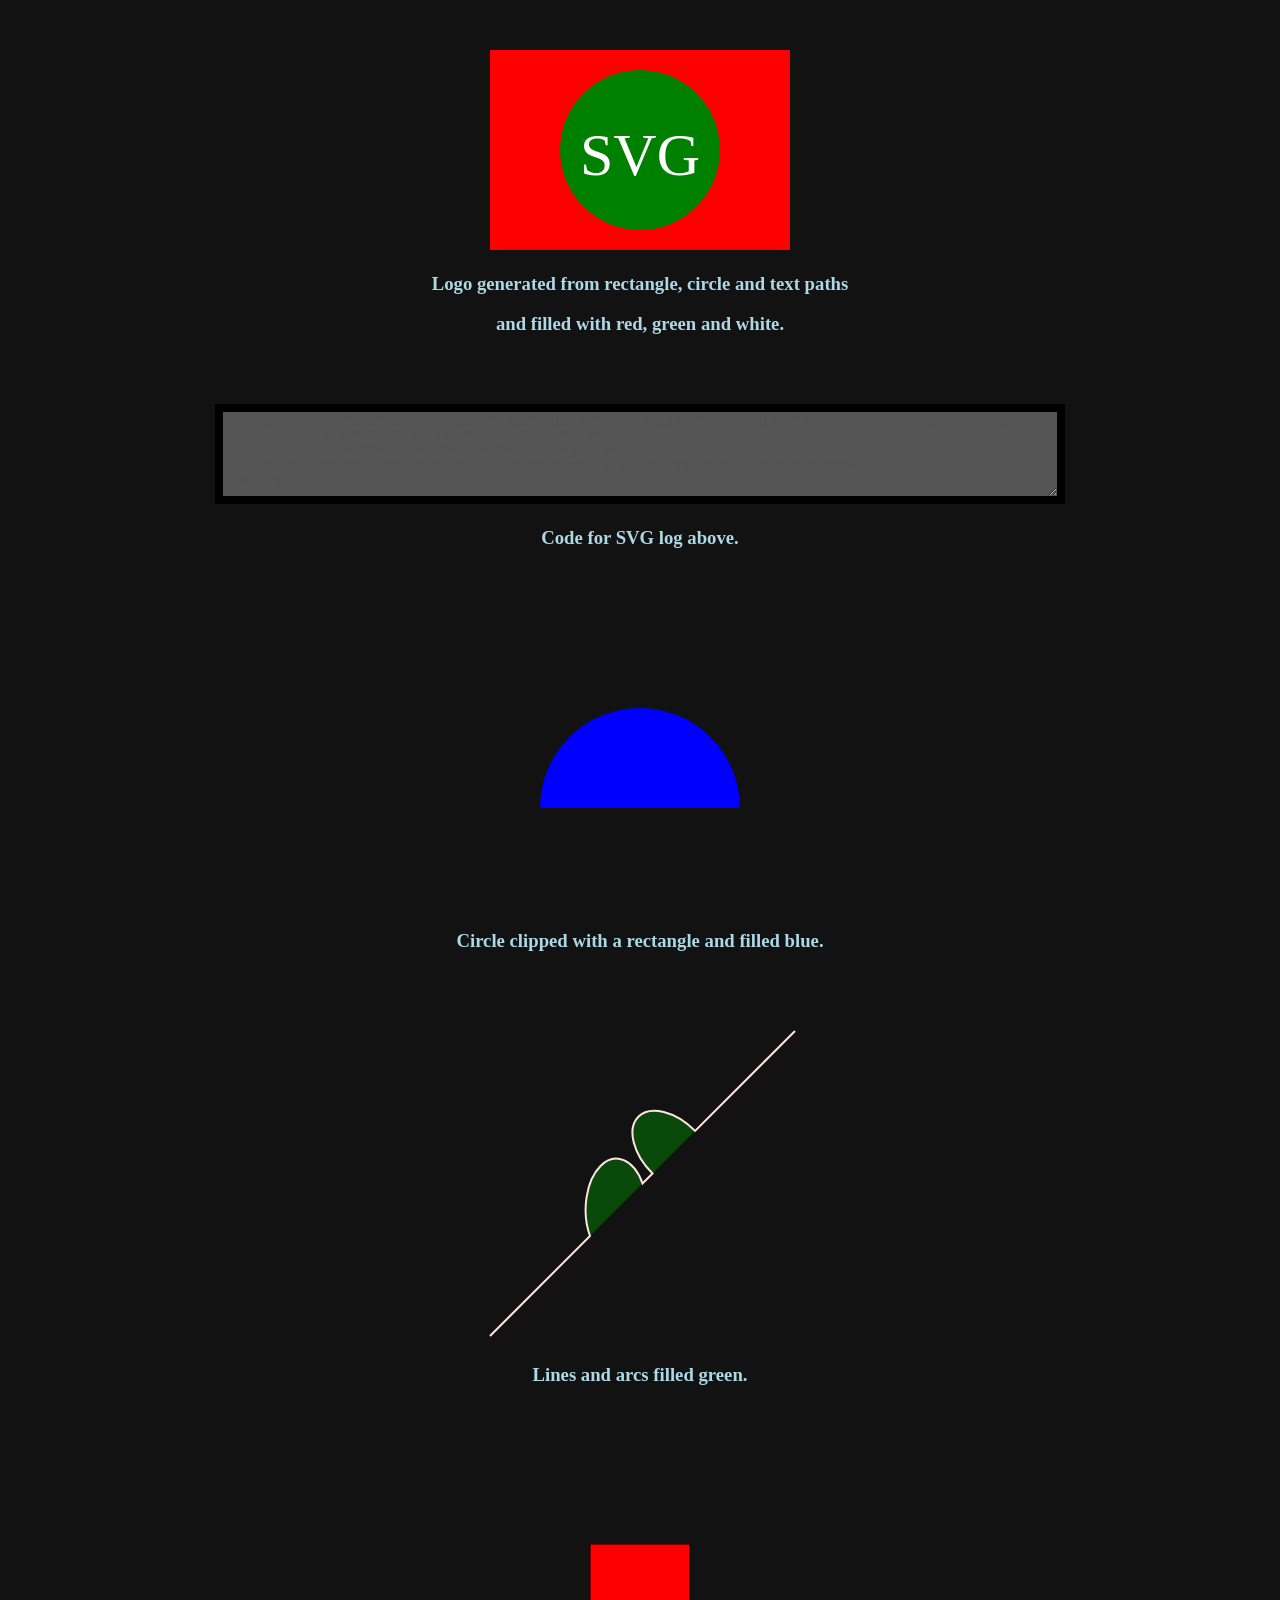
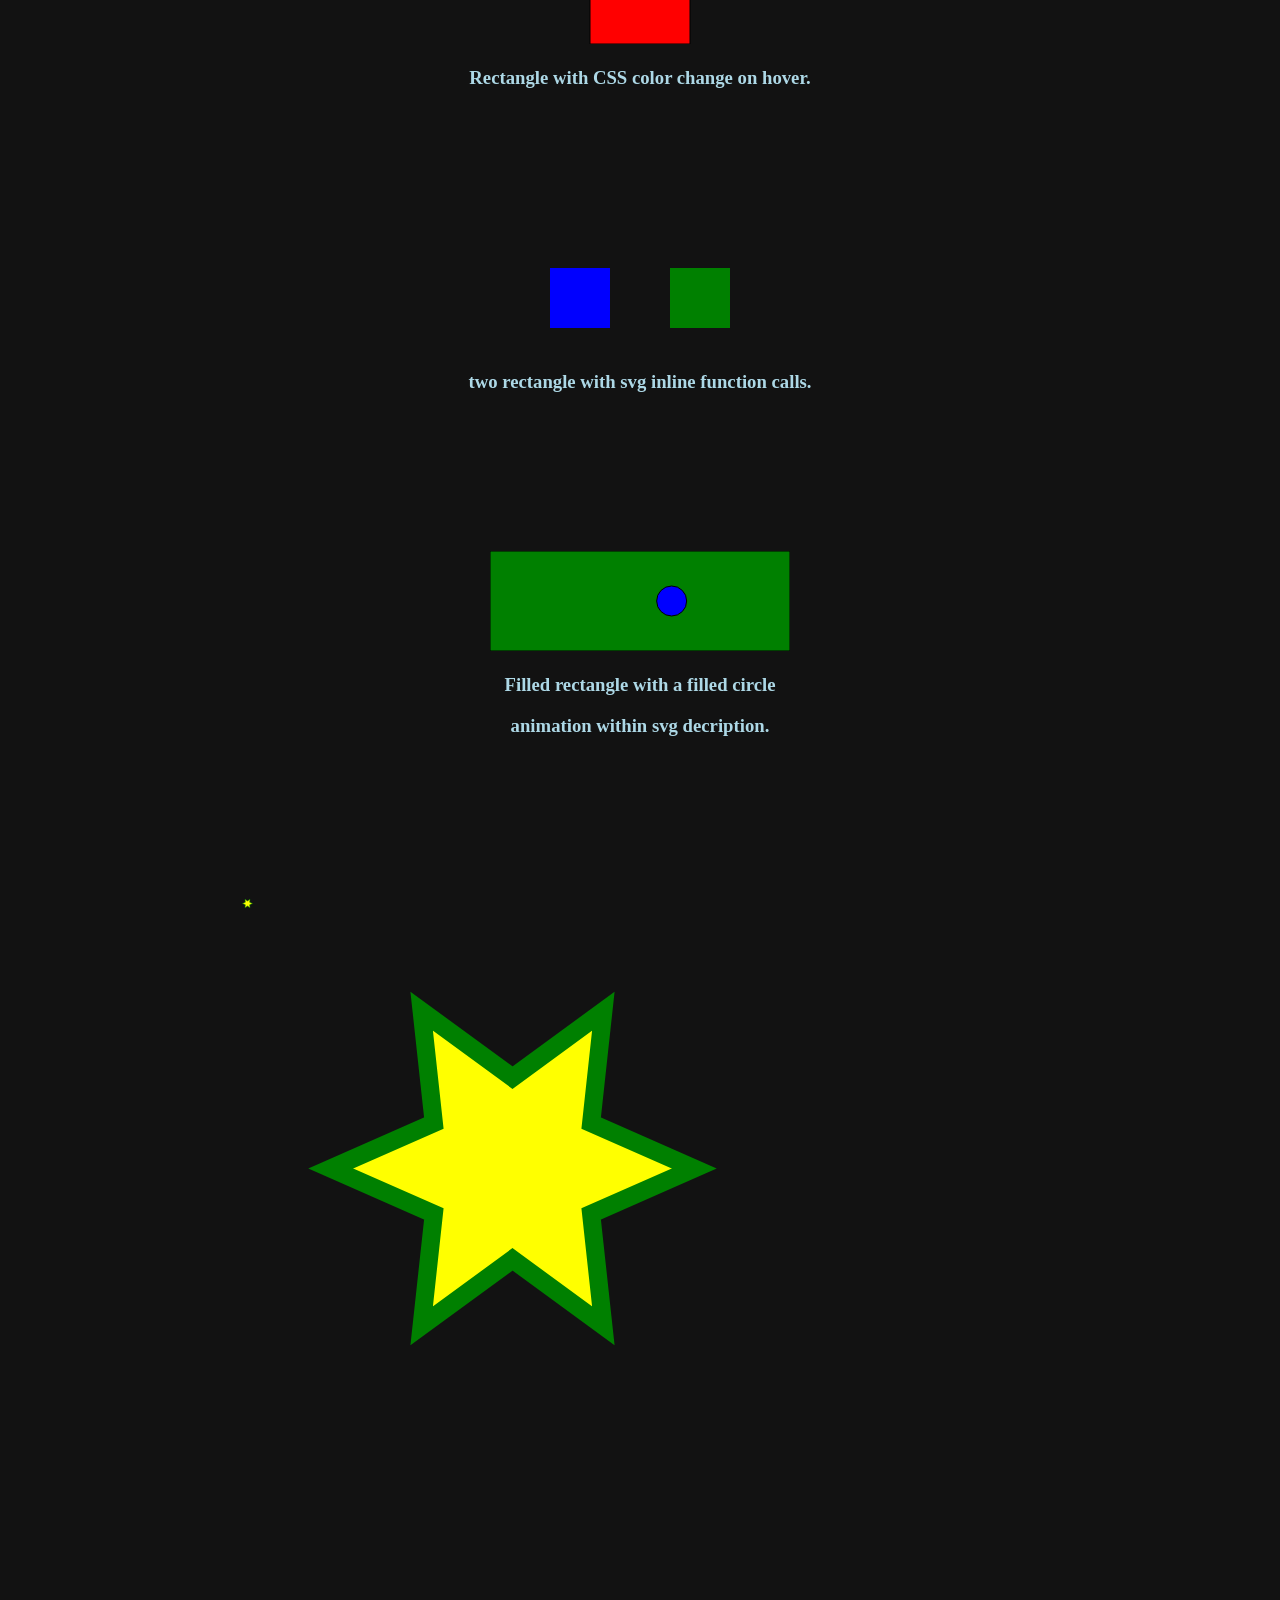
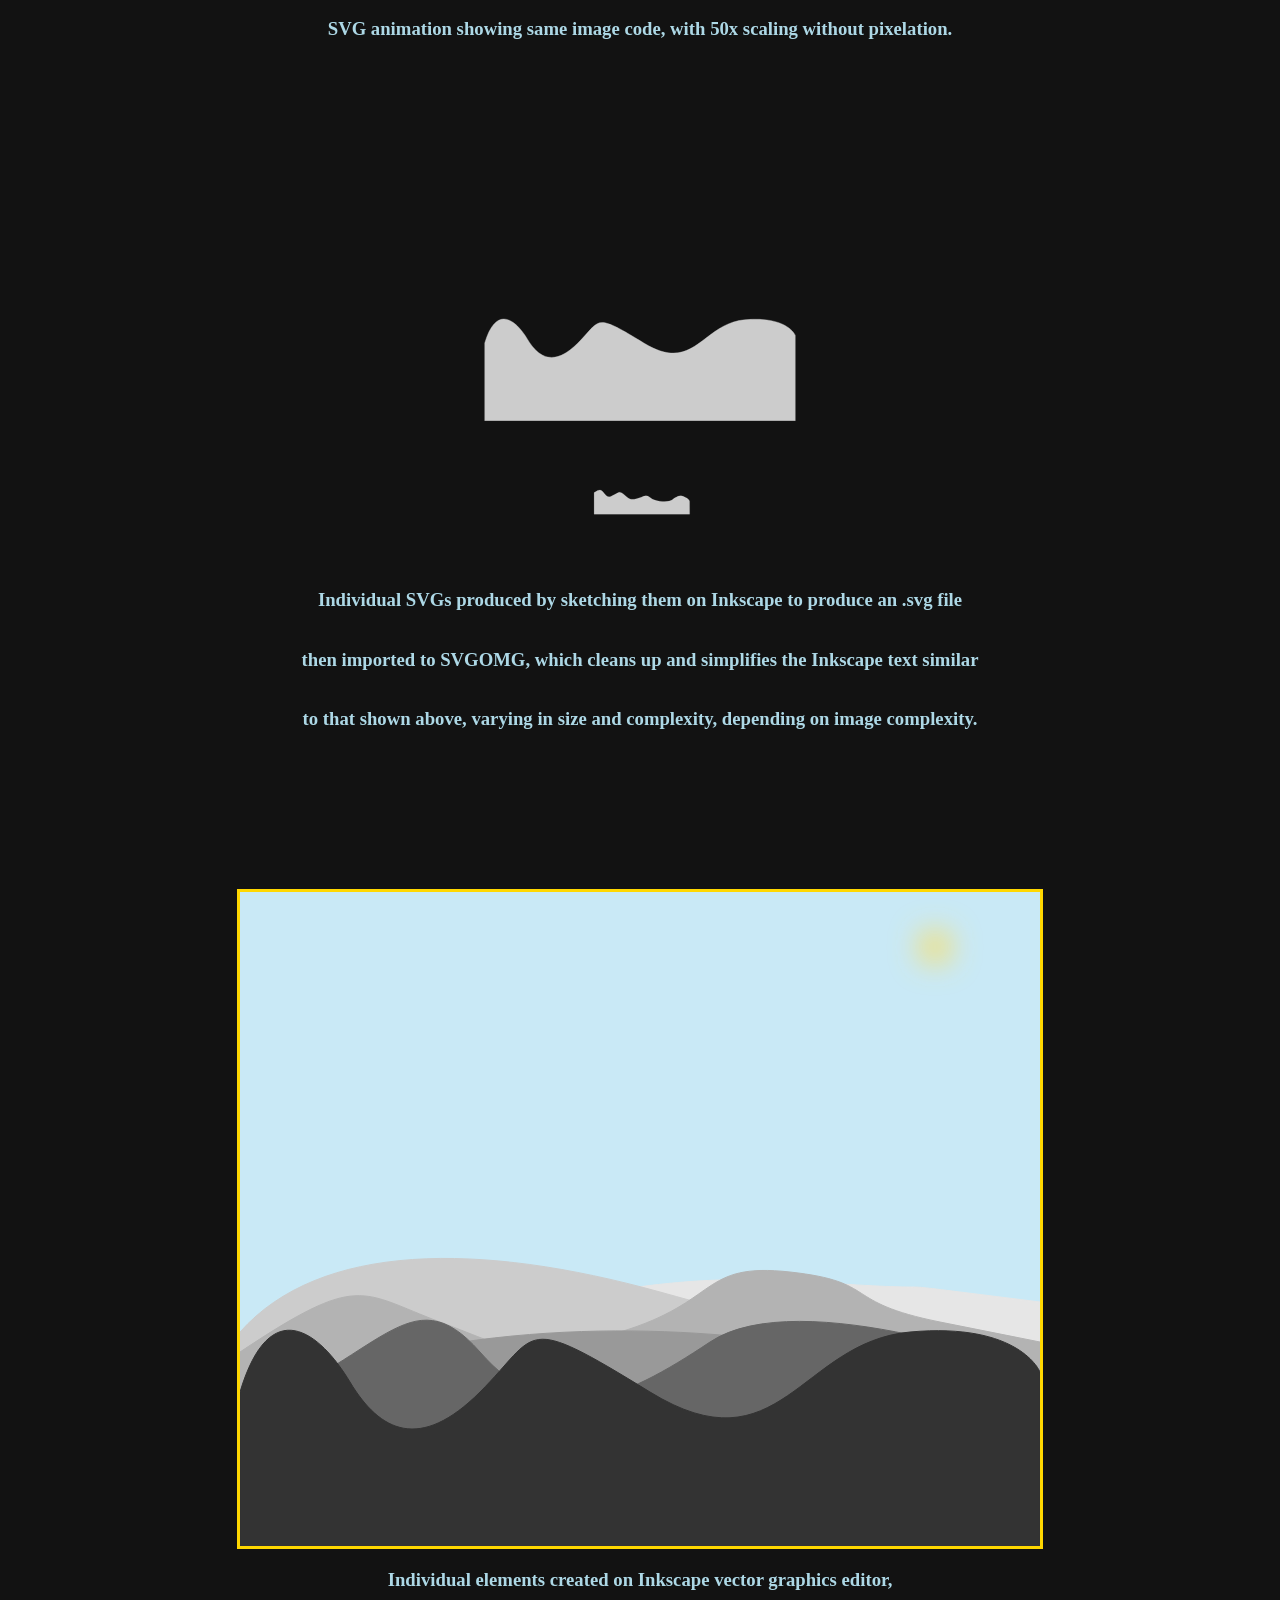
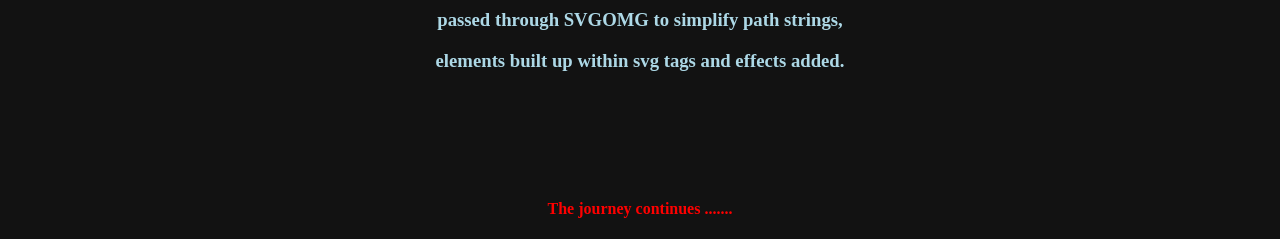
==== commit 9a00d35b: "labelling and annotation added" ====
--- a/index.html
+++ b/index.html
@@ -20,13 +20,20 @@
         <text x="150" y="125" font-size="60" text-anchor="middle" fill="white">SVG</text>
       </svg>
       <h3>Logo generated from rectangle, circle and text paths</h3>
-      <h3>and filled with red green and white</h3>
-      <textarea disabled>
-        <rect width="100%" height="100%" fill="red" />
-        <circle cx="150" cy="100" r="80" fill="green" />
-        <text x="150" y="125" font-size="60" text-anchor="middle" fill="white">SVG</text></textarea>
-    </div>
-
+      <h3>and filled with red, green and white.</h3>
+    </div>
+
+    <div class="textbox container">
+<textarea disabled>
+  <svg version="1.1" baseProfile="full" width="300" height="200" xmlns="http://www.w3.org/2000/svg">
+    <rect width="100%" height="100%" fill="red" />
+    <circle cx="150" cy="100" r="80" fill="green" />
+    <text x="150" y="125" font-size="60" text-anchor="middle" fill="white">SVG</text>
+  </svg></textarea>
+      <h3>Code for SVG log above.</h3>
+    </div>
+
+    <div class="spacer"></div>
     <div class="svg2 container">
       <svg version="1.1" xmlns="http://www.w3.org/2000/svg"   xmlns:xlink="http://www.w3.org/1999/xlink"
       width="300" height="200">
@@ -37,7 +44,7 @@
         </defs>
         <circle cx="150" cy="100" r="100" clip-path="url(#cut-off-bottom)" fill="blue" />
       </svg>
-      <h3> Circle clipped with a rectangle and filled blue</h3>
+      <h3> Circle clipped with a rectangle and filled blue.</h3>
     </div>
 
     <div class="svg3 container">
@@ -49,24 +56,27 @@
            A 30 50 -45 0 1 215.1 109.9
            L 315 10" stroke="mistyrose" fill="green" stroke-width="2" fill-opacity="0.5"/>
       </svg>
-      <h3>Lines and arcs filled green</h3>
-    </div>
-
+      <h3>Lines and arcs filled green.</h3>
+    </div>
+
+    <div class="spacer"></div>
     <div class="svg4 container">
       <svg width="200" height="100" xmlns="http://www.w3.org/2000/svg" version="1.1">
           <rect x="50" height="100" width="100" id="MyRect"/>
       </svg>
-      <h3>Rectangle with CSS color change on hover</h3>
-    </div>
-
+      <h3>Rectangle with CSS color change on hover.</h3>
+    </div>
+
+    <div class="spacer"></div>
     <div class="svg5 container">
       <svg width="300px" height="100px">
         <rect id="rect3" x="60" y="20" width="60" height="60" fill="blue" onmouseover="MakeTransparent(evt)" onmouseout="MakeOpaque(evt)"/>
         <rect id="rect4" x="180" y="20" width="60" height="60" fill="green" onmouseover="jump(evt)" onmouseout="jumpBack(evt)"/>
       </svg>
-      <h3>two rectangle with svg inline function calls</h3>
-    </div>
-
+      <h3>two rectangle with svg inline function calls.</h3>
+    </div>
+
+    <div class="spacer"></div>
     <div class="svg6 container">
       <svg width="300px" height="100px">
         <rect id="rect1" x="0" y="0" width="300" height="100" fill="green" stroke="black" stroke-width="1" />
@@ -75,17 +85,12 @@
         </circle>
       </svg>
       <h3>Filled rectangle with a filled circle </h3>
-      <h3>animation within svg decription</h3>
-    </div>
-
-    <div class="svg7 container">
-      <object id="range" stype="image/svg+xml" data="./svg_case_study/range1.svg" width="300" height="200">
-      </object>
-      <h3></h3>
-    </div>
-
+      <h3>animation within svg decription.</h3>
+    </div>
+
+    <div class="spacer"></div>
     <div class="svg7a container">
-      <svg width="800px" height="800px">
+      <svg width="800px" height="700px">
         <path  id="star"
           d="M 15.000 20.000
           L 20.000 23.660
@@ -100,21 +105,8 @@
           L 10.670 17.500
           L 10.000 23.660
           z
-          "stroke="green" fill="blue" stroke-width="1" transform="scale(0.5)"/>
-          <animate
-             xlink:href="#star"
-             attributeName="transform"
-             type="scale"
-             from="1"
-             to="25"
-             dur="5s"
-             begin="0s"
-             values="1; 5; 10; 20"
-             keyTimes="0; 0.2; 0.3; 1"
-             repeatCount="indefinite"
-             fill="freeze"
-             id="star-anim"/>
-        <!-- <path  id="star1"
+          "stroke="green" fill="yellow" stroke-width="1" transform="scale(0.5)"/>
+        <path  id="star"
           d="M 15.000 20.000
           L 20.000 23.660
           L 19.330 17.500
@@ -128,25 +120,40 @@
           L 10.670 17.500
           L 10.000 23.660
           z
-          "stroke="green" fill="blue" stroke-width="1" transform="scale(30)"/> -->
-          <!-- <animate attributeName="cx" values="0;300;0" dur="6s" repeatCount="indefinite" /> -->
-        <!-- <path  d="
-          M 10.000 15.000
-          L 15.878 18.090
-          L 14.755 11.545
-          L 19.511 6.910
-          L 12.939 5.955
-          L 10.000 0.000
-          L 7.061 5.955
-          L 0.489 6.910
-          L 5.245 11.545
-          L 4.122 18.090
-          L 10.000 15.000
-          "/> -->
-      </svg>
-
-    </div>
-
+          "stroke="green" fill="yellow" stroke-width="1" transform="scale(0.5)"/>
+          <animateTransform
+             xlink:href="#star"
+             attributeName="transform"
+             type="scale"
+             additive="sum"
+             from="1"
+             to="50"
+             dur="5s"
+             begin="0s"
+             values="1; 5; 10; 15; 20; 25; 30; 35; 40; 45; 50; 50"
+             keyTimes="0; 0.05; 0.1; 0.15; 0.2; 0.25; 0.3; 0.35; 0.4; 0.45; 0.5; 1"
+             repeatCount="indefinite"
+             fill="freeze"
+             id="star-anim"/>
+           </animateTransform>
+        </path>
+      </svg>
+      <h3>SVG animation showing same image code, with 50x scaling without pixelation.</h3>
+    </div>
+
+    <div class="spacer"></div>
+    <div class="svg7 container">
+      <svg version="1.1" xmlns="http://www.w3.org/2000/svg"   xmlns:xlink="http://www.w3.org/1999/xlink" viewBox="0 0 800 700" width="600" height="450">
+        <path id="range_init" d="M0 500c30-100 80-60 110-10s70 70 130 10 40-80 170 0 150-50 260-60 130 40 130 40v220H0V500z" fill="#ccc" fill-rule="evenodd" stroke="#ccc"/>
+      </svg>
+      <object id="range" stype="image/svg+xml" data="./svg_case_study/range1.svg" width="400" height="150" >
+      </object>
+      <h3>Individual SVGs produced by sketching them on Inkscape to produce an .svg file</h3>
+      <h3>then imported to SVGOMG, which cleans up and simplifies the Inkscape text similar</h3>
+      <h3>to that shown above, varying in size and complexity, depending on image complexity.</h3>
+    </div>
+
+    <div class="spacer"></div>
     <div class="svg8 container" onclick="makeLightning()">
       <svg xmlns="http://www.w3.org/2000/svg" width="800" height="100%" backgroundcolor="mistyrose">
         <defs>
@@ -154,23 +161,24 @@
           <feGaussianBlur in="SourceGraphic" stdDeviation="15" />
           </filter>
         </defs>
-        <circle id="sun" cx="695" cy="166.792" r="15" fill="#ffe680" stroke="#ffe680" transform="translate(0 -111.792)" style="filter: url(#blurFilter7);"/>
+        <circle id="sun" cx="695" cy="166.792" r="15" fill="#ffdd55" stroke="#ffdd55" transform="translate(0 -111.792)" style="filter: url(#blurFilter7);"/>
         <path id="cloud3" class="hidden" d="M0 0v660h800V0z" fill="#808080" fill-rule="evenodd" stroke="#808080"/>
         <path id="range6" class="yellow" d="M0 470c360-70 420-90 570-80s70 0 150 10l80 10v290H0z" fill="#e6e6e6" fill-rule="evenodd" stroke="#e6e6e6"/>
         <path id="range5" class="yellow" d="M0 440c80-90 240-90 420-40s150 40 180 50 200 60 200 60v190H0V440z" fill="#ccc" fill-rule="evenodd" stroke="#ccc"/>
-        <path id="range4" class="yellow" d="M0 460c120-80 120-60 200-30s80 40 180 10 80-70 170-60 50 30 150 50l100 20v250H0z" fill="#b3b3b3" fill-rule="evenodd" stroke="#b3b3b3"/>
+        <path id="range4"  d="M0 460c120-80 120-60 200-30s80 40 180 10 80-70 170-60 50 30 150 50l100 20v250H0z" fill="#b3b3b3" fill-rule="evenodd" stroke="#b3b3b3"/>
         <path id="range3" class="yellow" d="M0 510c390-160 800 0 800 0v190H0z" fill="#999" fill-rule="evenodd" stroke="#999"/>
-        <path id="range2" class="yellow" d="M0 520c140-50 170-140 240-60s140 50 230-10 330 30 330 30v220H0V520z" fill="#666" fill-rule="evenodd" stroke="#666"/>
+        <path id="range2"  d="M0 520c140-50 170-140 240-60s140 50 230-10 330 30 330 30v220H0V520z" fill="#666" fill-rule="evenodd" stroke="#666"/>
         <path id="range1" d="M0 500c30-100 80-60 110-10s70 70 130 10 40-80 170 0 150-50 260-60 130 40 130 40v220H0V500z" fill="#333" fill-rule="evenodd" stroke="#333"/>
         <path id="cloud2" class="hidden" d="M0 90c290 60 290-20 460 10s340-20 340-20V0H0z" fill="#666666" fill-rule="evenodd" stroke="#666666"/>
         <path id="lightning" class="hidden" d="M500 0l-80 130h20L340 280h20l-70 110 110-130h-20l110-160h-20L540 0h-40zM240 0l-40 50h20l-30 40h20l-20 40 40-50h-20l30-40 10 30h10l20 30-10-40h-10l-10-30h-10l30-30h-30z" fill="#fff" fill-rule="evenodd" stroke="#fff"/>
+        <path id="rain" class="hidden yellow" d="M110 30L60 270M180 60L80 420m200-170L170 580M290 30l-70 250M430 80l-90 270m320-160L550 500m-60-260l-90 300m-50-150l-70 240m320-510l-30 100" fill="#f9f9f9" stroke="#f9f9f9"/>
         <path id="cloud1" class="hidden" d="M0 30c150 50 120-40 260-10s100-40 260 0 200-10 240 0l40 10V0H0z" fill="#333333" fill-rule="evenodd" stroke="#333333"/>
         <animate
            xlink:href="#lightning"
            attributeName="opacity"
            from="0"
            to="1"
-           dur="10s"
+           dur="7s"
            begin="0s"
            values="0; 1; 0; 0"
            keyTimes="0; 0.2; 0.3; 1"
@@ -188,7 +196,6 @@
     </div>
 
     <div class="spacer"></div>
-
     <h4>The journey continues .......</h4>
 
     <script type="text/javascript" src="svg_case_study/svg.js"></script>
--- a/svg_case_study/style.css
+++ b/svg_case_study/style.css
@@ -7,23 +7,32 @@
   flex-direction: column;
   align-items: center;
   margin: 0 auto;
-  background-color: mistyrose;
-  /*background-color: #121212;*/
+  /*background-color: mistyrose;*/
+  background-color: #121212;
 }
 
 textarea {
-  width: 800px;
-  height: 60px;
+  border: 8px solid black;
+  width: 850px;
+  height: 100px;
 }
 
 div {
-  margin-top: 80px;
+  margin-top: 50px;
 }
 
-div .svg7 {
-  width: 300px;
-  height: 200px;
-  background-color: mistyrose;
+.svg7a {
+  margin-top: 50px;
+}
+
+.svg7 {
+  width: 800px;
+  height: 600px;
+  display: flex;
+  flex-direction: column;
+  align-items: center;
+  margin: 0 auto;
+  background-color: #121212;
 }
 
 #MyRect:hover {
@@ -47,9 +56,9 @@
   background-color: #c9e9f6;
 }
 
-.spaver {
+.spacer {
   width: 800px;
-  height:30px;
+  height:40px;
 }
 
 /*for canvas div border, not in use currently*/
@@ -98,5 +107,6 @@
 }
 
 h3 {
+  margin-top: 20;
   color : lightblue;
 }
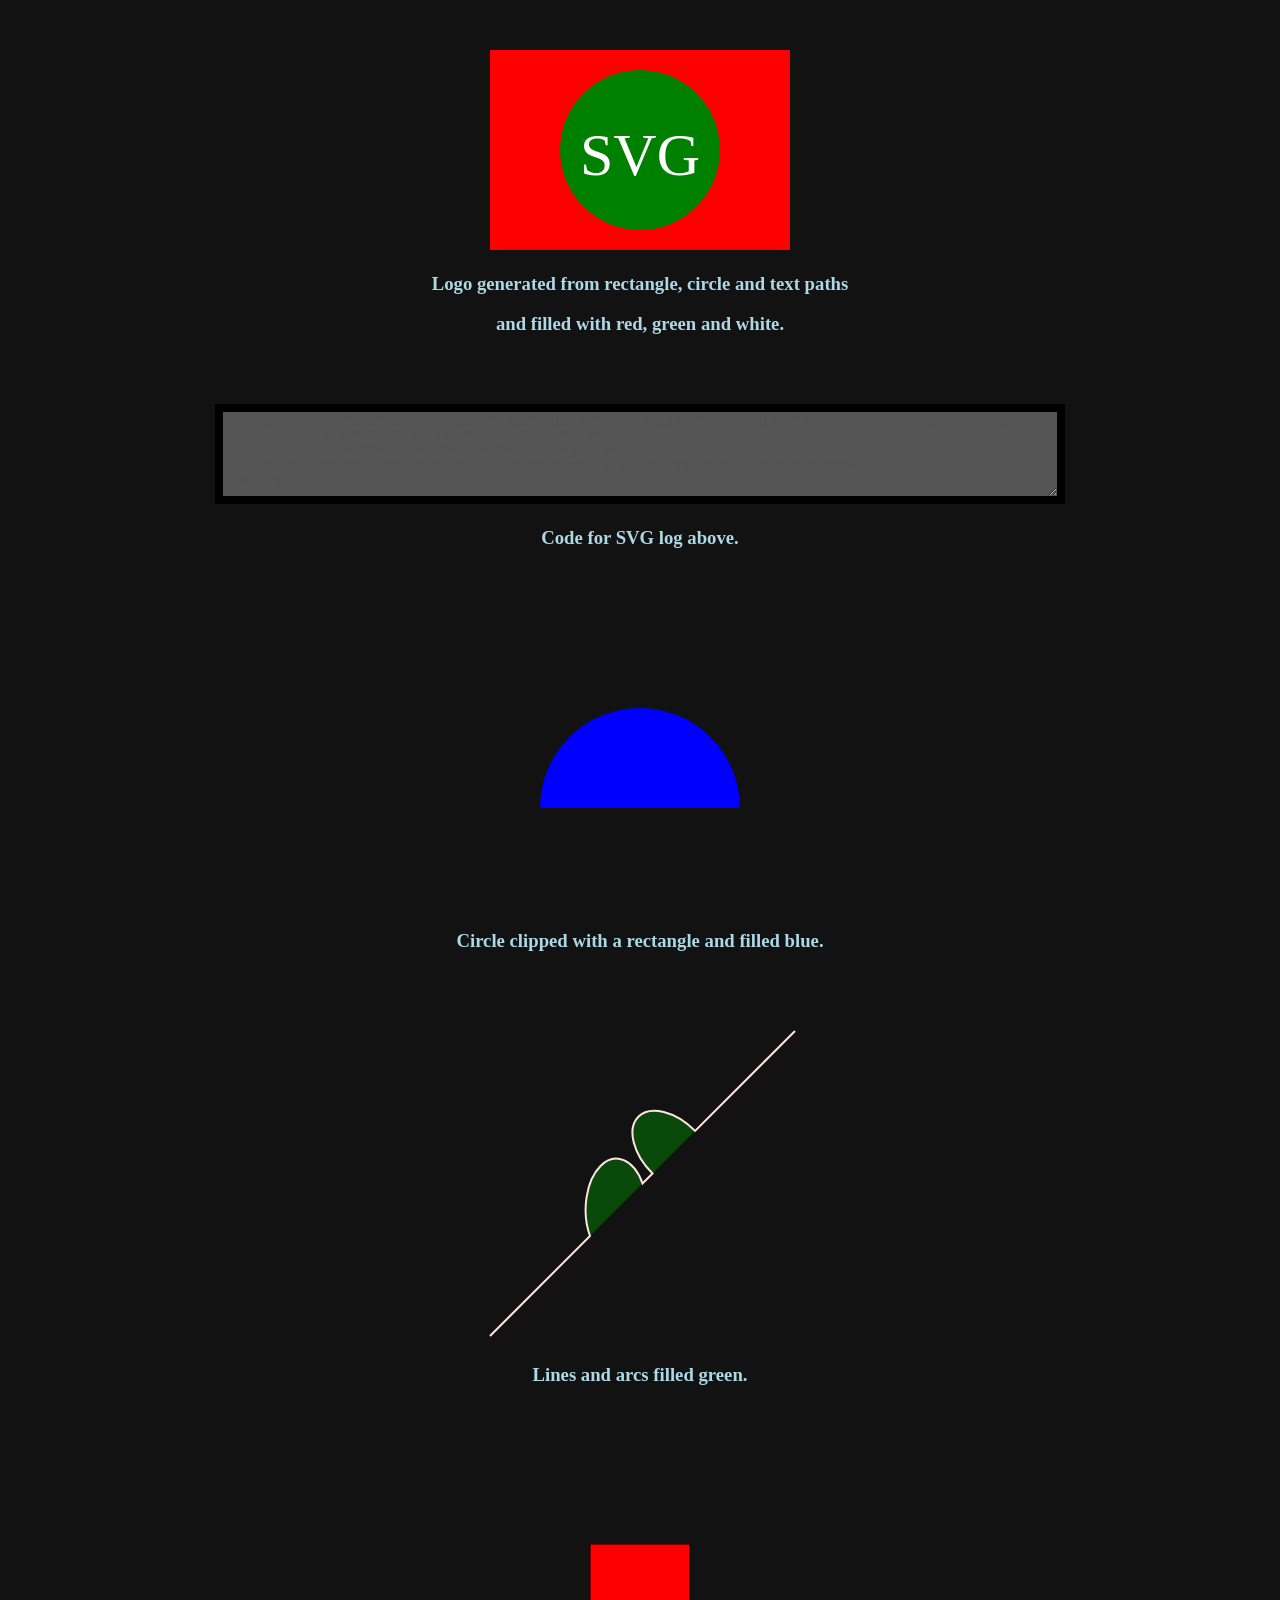
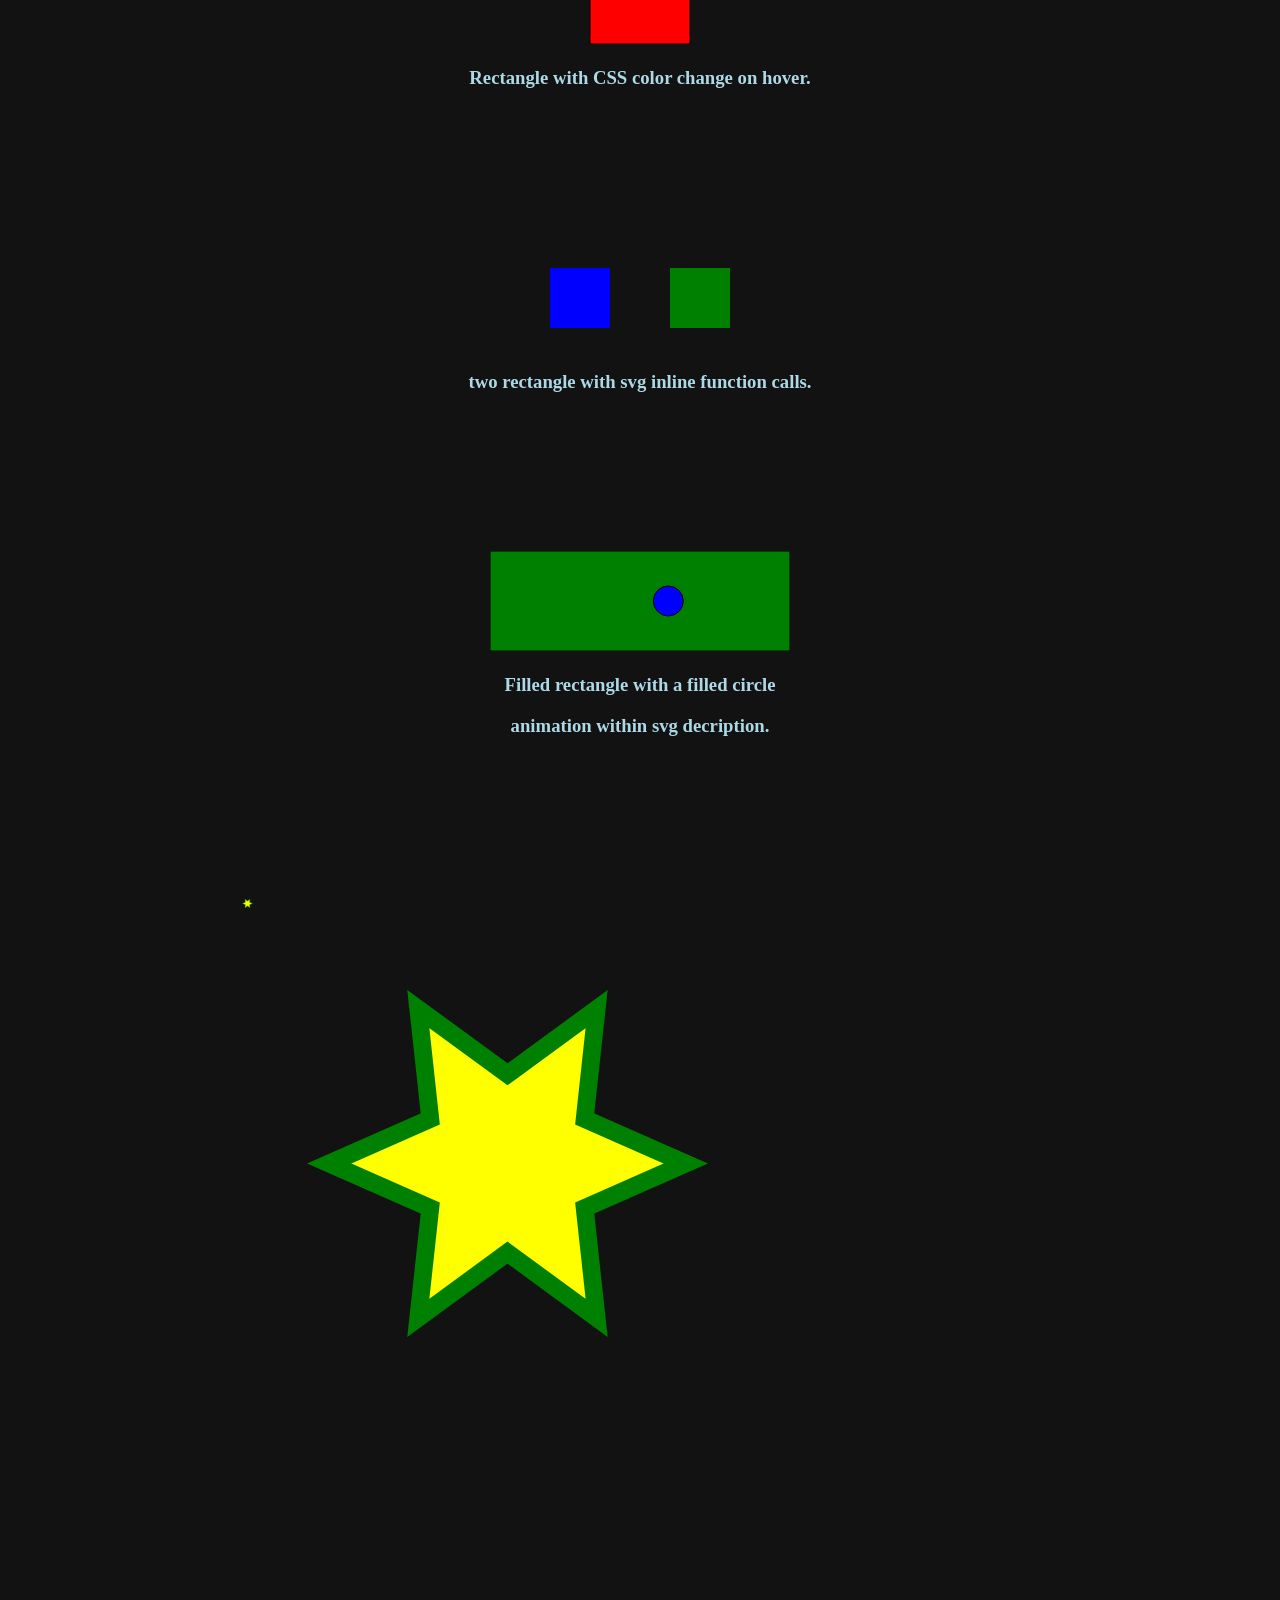
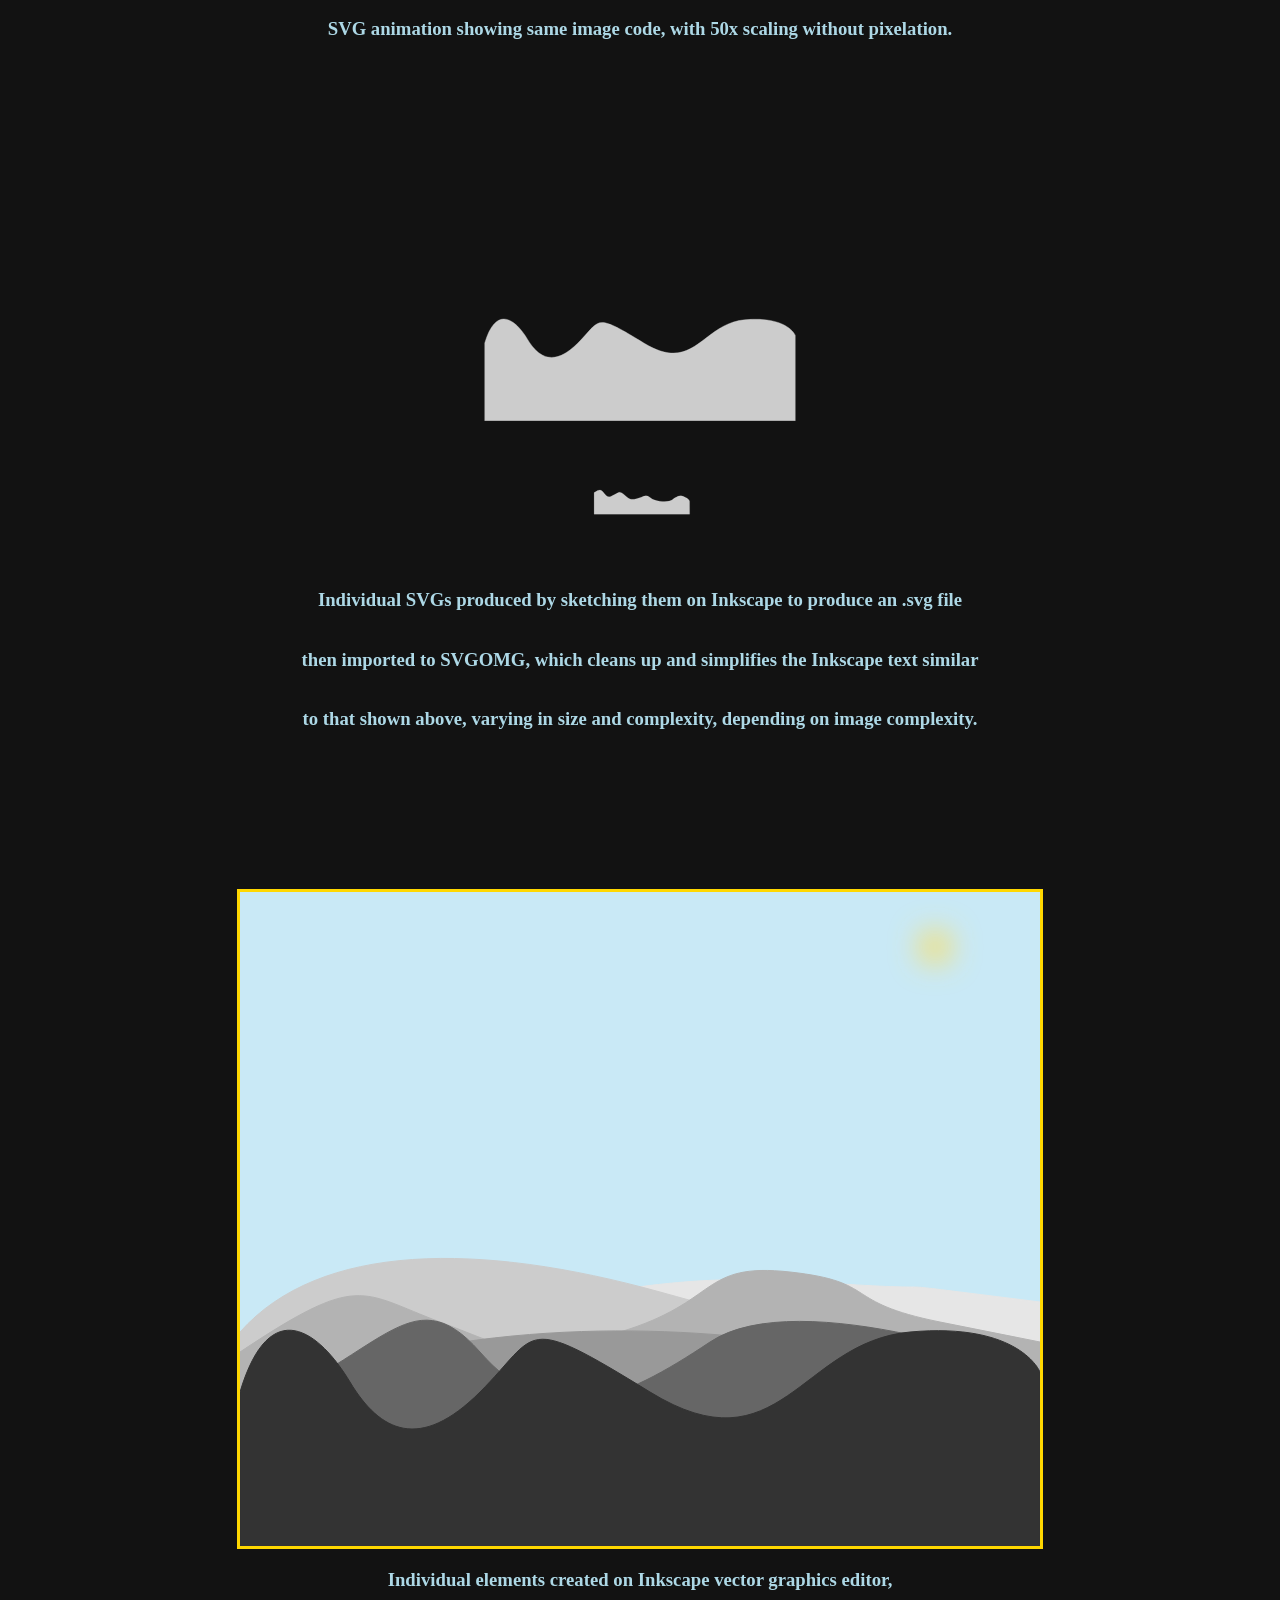
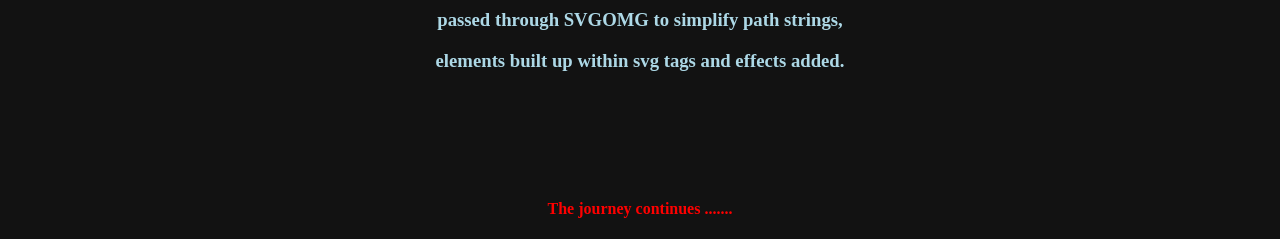
==== commit db66c59b: "working on timing of flashes on back mountains" ====
--- a/index.html
+++ b/index.html
@@ -163,10 +163,10 @@
         </defs>
         <circle id="sun" cx="695" cy="166.792" r="15" fill="#ffdd55" stroke="#ffdd55" transform="translate(0 -111.792)" style="filter: url(#blurFilter7);"/>
         <path id="cloud3" class="hidden" d="M0 0v660h800V0z" fill="#808080" fill-rule="evenodd" stroke="#808080"/>
-        <path id="range6" class="yellow" d="M0 470c360-70 420-90 570-80s70 0 150 10l80 10v290H0z" fill="#e6e6e6" fill-rule="evenodd" stroke="#e6e6e6"/>
-        <path id="range5" class="yellow" d="M0 440c80-90 240-90 420-40s150 40 180 50 200 60 200 60v190H0V440z" fill="#ccc" fill-rule="evenodd" stroke="#ccc"/>
+        <path id="range6" class="yellow6" d="M0 470c360-70 420-90 570-80s70 0 150 10l80 10v290H0z" fill="#e6e6e6" fill-rule="evenodd" stroke="#e6e6e6"/>
+        <path id="range5" class="yellow5" d="M0 440c80-90 240-90 420-40s150 40 180 50 200 60 200 60v190H0V440z" fill="#ccc" fill-rule="evenodd" stroke="#ccc"/>
         <path id="range4"  d="M0 460c120-80 120-60 200-30s80 40 180 10 80-70 170-60 50 30 150 50l100 20v250H0z" fill="#b3b3b3" fill-rule="evenodd" stroke="#b3b3b3"/>
-        <path id="range3" class="yellow" d="M0 510c390-160 800 0 800 0v190H0z" fill="#999" fill-rule="evenodd" stroke="#999"/>
+        <path id="range3" class="yellow3" d="M0 510c390-160 800 0 800 0v190H0z" fill="#999" fill-rule="evenodd" stroke="#999"/>
         <path id="range2"  d="M0 520c140-50 170-140 240-60s140 50 230-10 330 30 330 30v220H0V520z" fill="#666" fill-rule="evenodd" stroke="#666"/>
         <path id="range1" d="M0 500c30-100 80-60 110-10s70 70 130 10 40-80 170 0 150-50 260-60 130 40 130 40v220H0V500z" fill="#333" fill-rule="evenodd" stroke="#333"/>
         <path id="cloud2" class="hidden" d="M0 90c290 60 290-20 460 10s340-20 340-20V0H0z" fill="#666666" fill-rule="evenodd" stroke="#666666"/>
@@ -174,17 +174,53 @@
         <path id="rain" class="hidden yellow" d="M110 30L60 270M180 60L80 420m200-170L170 580M290 30l-70 250M430 80l-90 270m320-160L550 500m-60-260l-90 300m-50-150l-70 240m320-510l-30 100" fill="#f9f9f9" stroke="#f9f9f9"/>
         <path id="cloud1" class="hidden" d="M0 30c150 50 120-40 260-10s100-40 260 0 200-10 240 0l40 10V0H0z" fill="#333333" fill-rule="evenodd" stroke="#333333"/>
         <animate
-           xlink:href="#lightning"
-           attributeName="opacity"
-           from="0"
-           to="1"
-           dur="7s"
-           begin="0s"
-           values="0; 1; 0; 0"
-           keyTimes="0; 0.2; 0.3; 1"
-           repeatCount="indefinite"
-           fill="freeze"
-           id="lightning-anim"/>
+          xlink:href="#lightning"
+          attributeName="opacity"
+          from="0"
+          to="1"
+          dur="7s"
+          begin="0s"
+          values="0; 1; 0; 0"
+          keyTimes="0; 0.2; 0.3; 1"
+          repeatCount="indefinite"
+          fill="freeze"
+          id="lightning-anim"/>
+        <animate
+          xlink:href=".yellow6"
+          attributeName="fill"
+          from="#e6e6e6"
+          to="#ffffd8"
+          dur="7s"
+          begin="0s"
+          values="#e6e6e6; #ffffd8; #e6e6e6"
+          keyTimes="0; 0.1; 1"
+          repeatCount="indefinite"
+          fill="freeze"
+          id="lightning6-anim"/>
+        <animate
+          xlink:href=".yellow5"
+          attributeName="fill"
+          from="#e6e6e6"
+          to="#ffffd8"
+          dur="4.5s"
+          begin="0s"
+          values="#e6e6e6; #ffffd8; #e6e6e6"
+          keyTimes="0; 0.1; 1"
+          repeatCount="indefinite"
+          fill="freeze"
+          id="lightning5-anim"/>
+          <animate
+            xlink:href=".yellow4"
+            attributeName="fill"
+            from="#e6e6e6"
+            to="#ffffd8"
+            dur="3s"
+            begin="0s"
+            values="#e6e6e6; #ffffd8; #e6e6e6"
+            keyTimes="0; 0.1; 1"
+            repeatCount="indefinite"
+            fill="freeze"
+            id="lightning3-anim"/>
       </svg>
       <h3>Individual elements created on Inkscape vector graphics editor,</h3>
       <h3>passed through SVGOMG to simplify path strings,</h3>
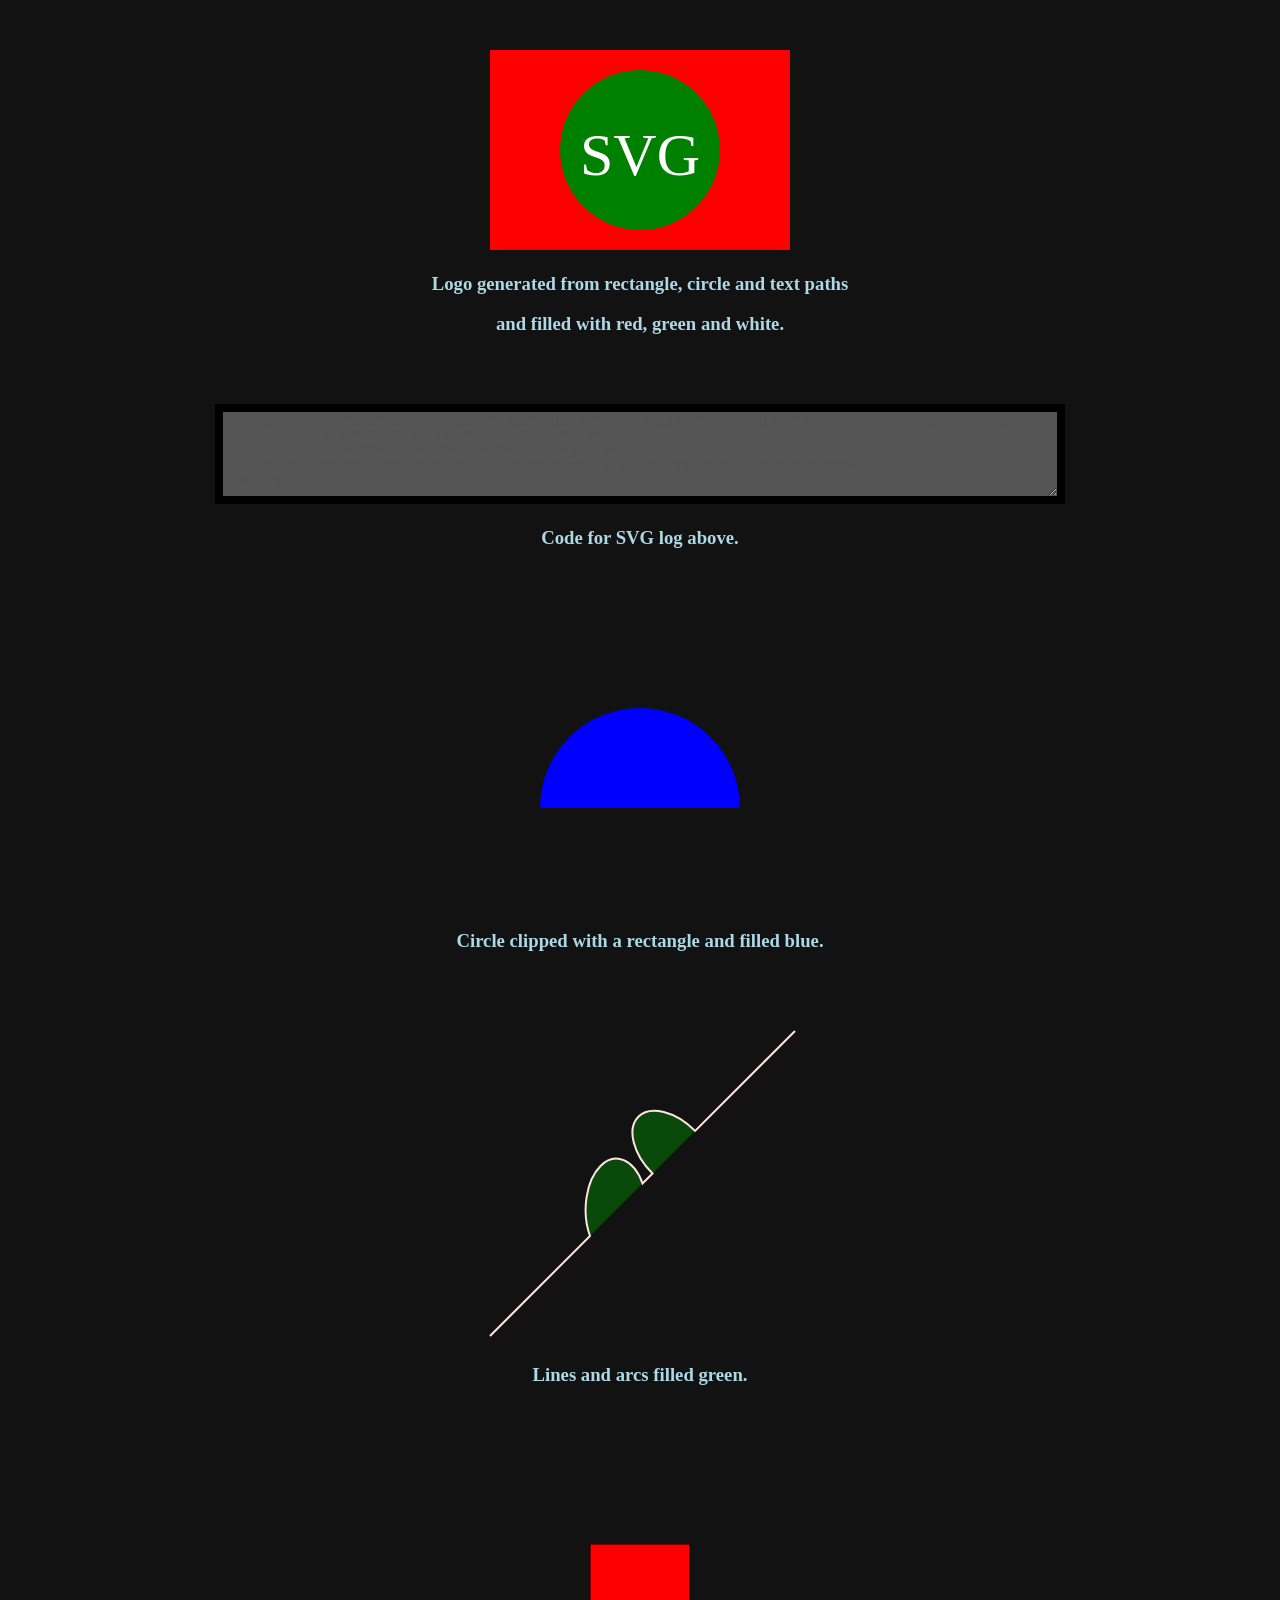
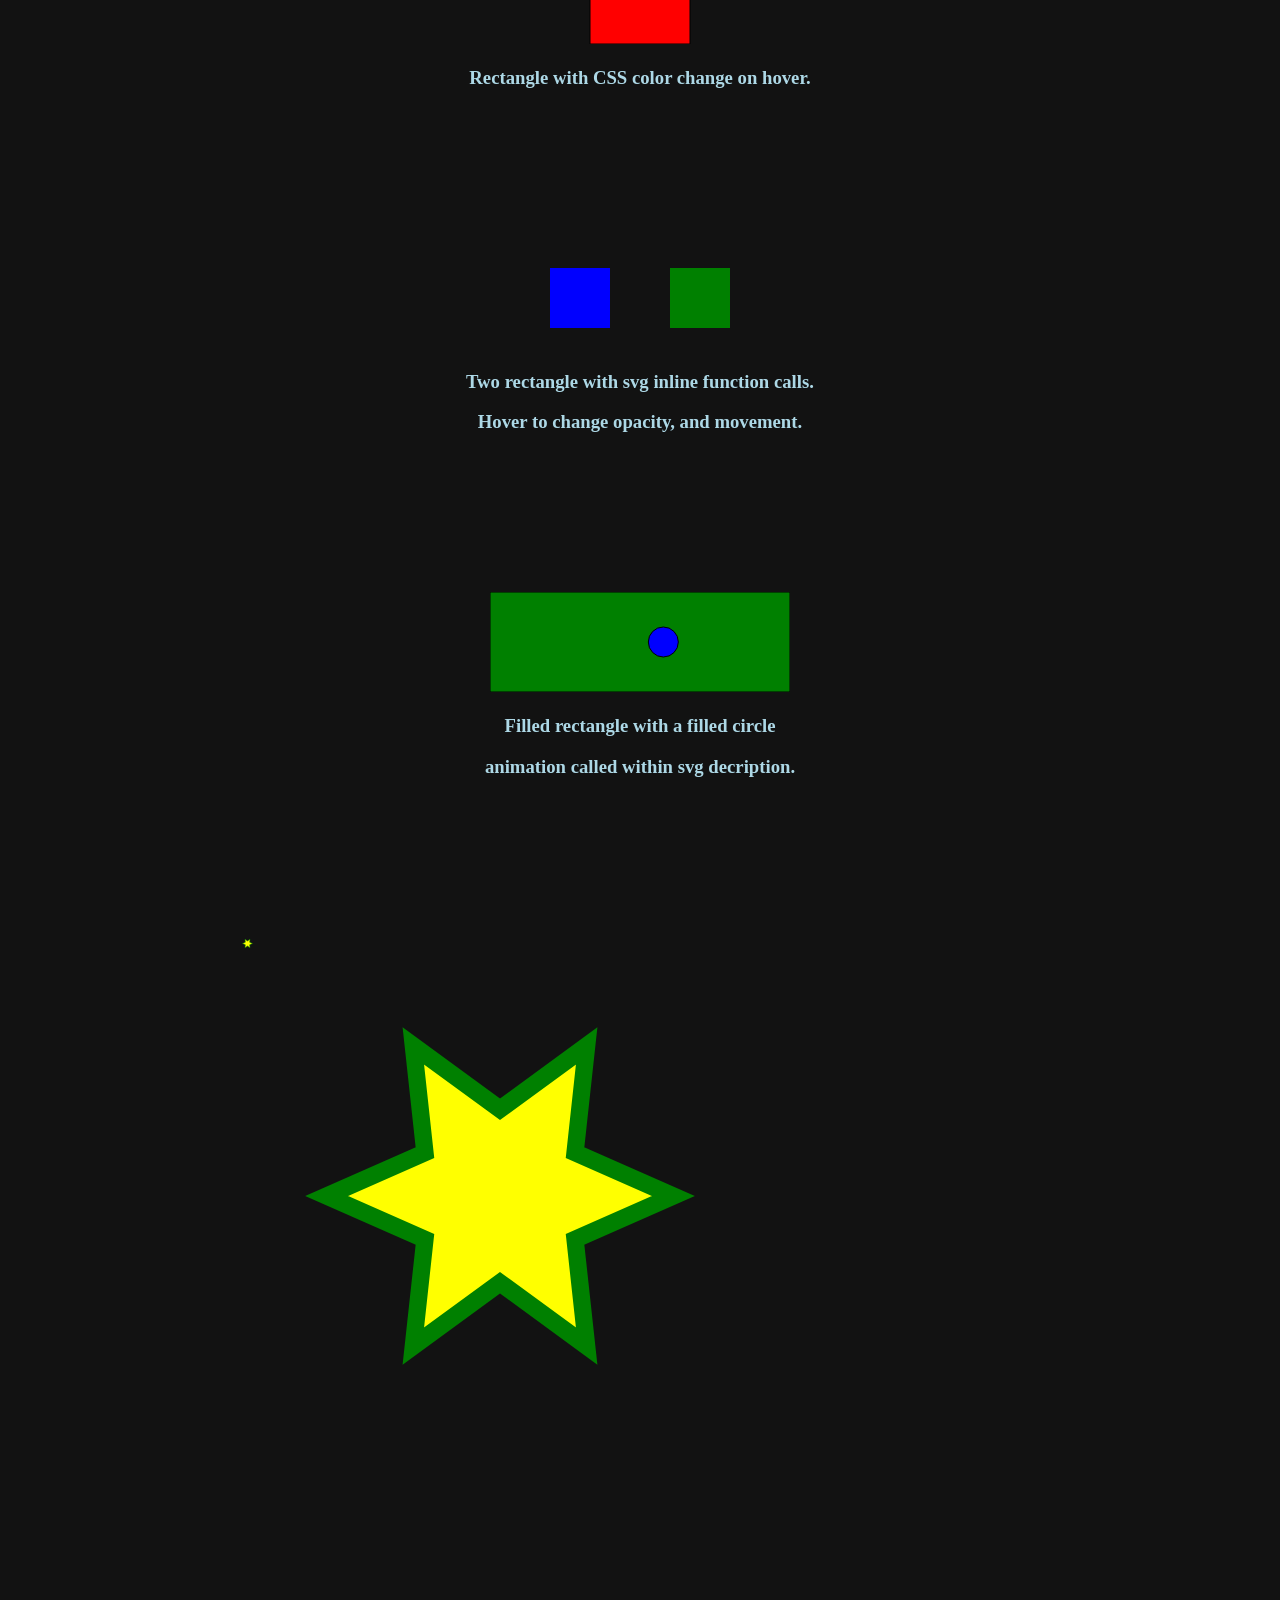
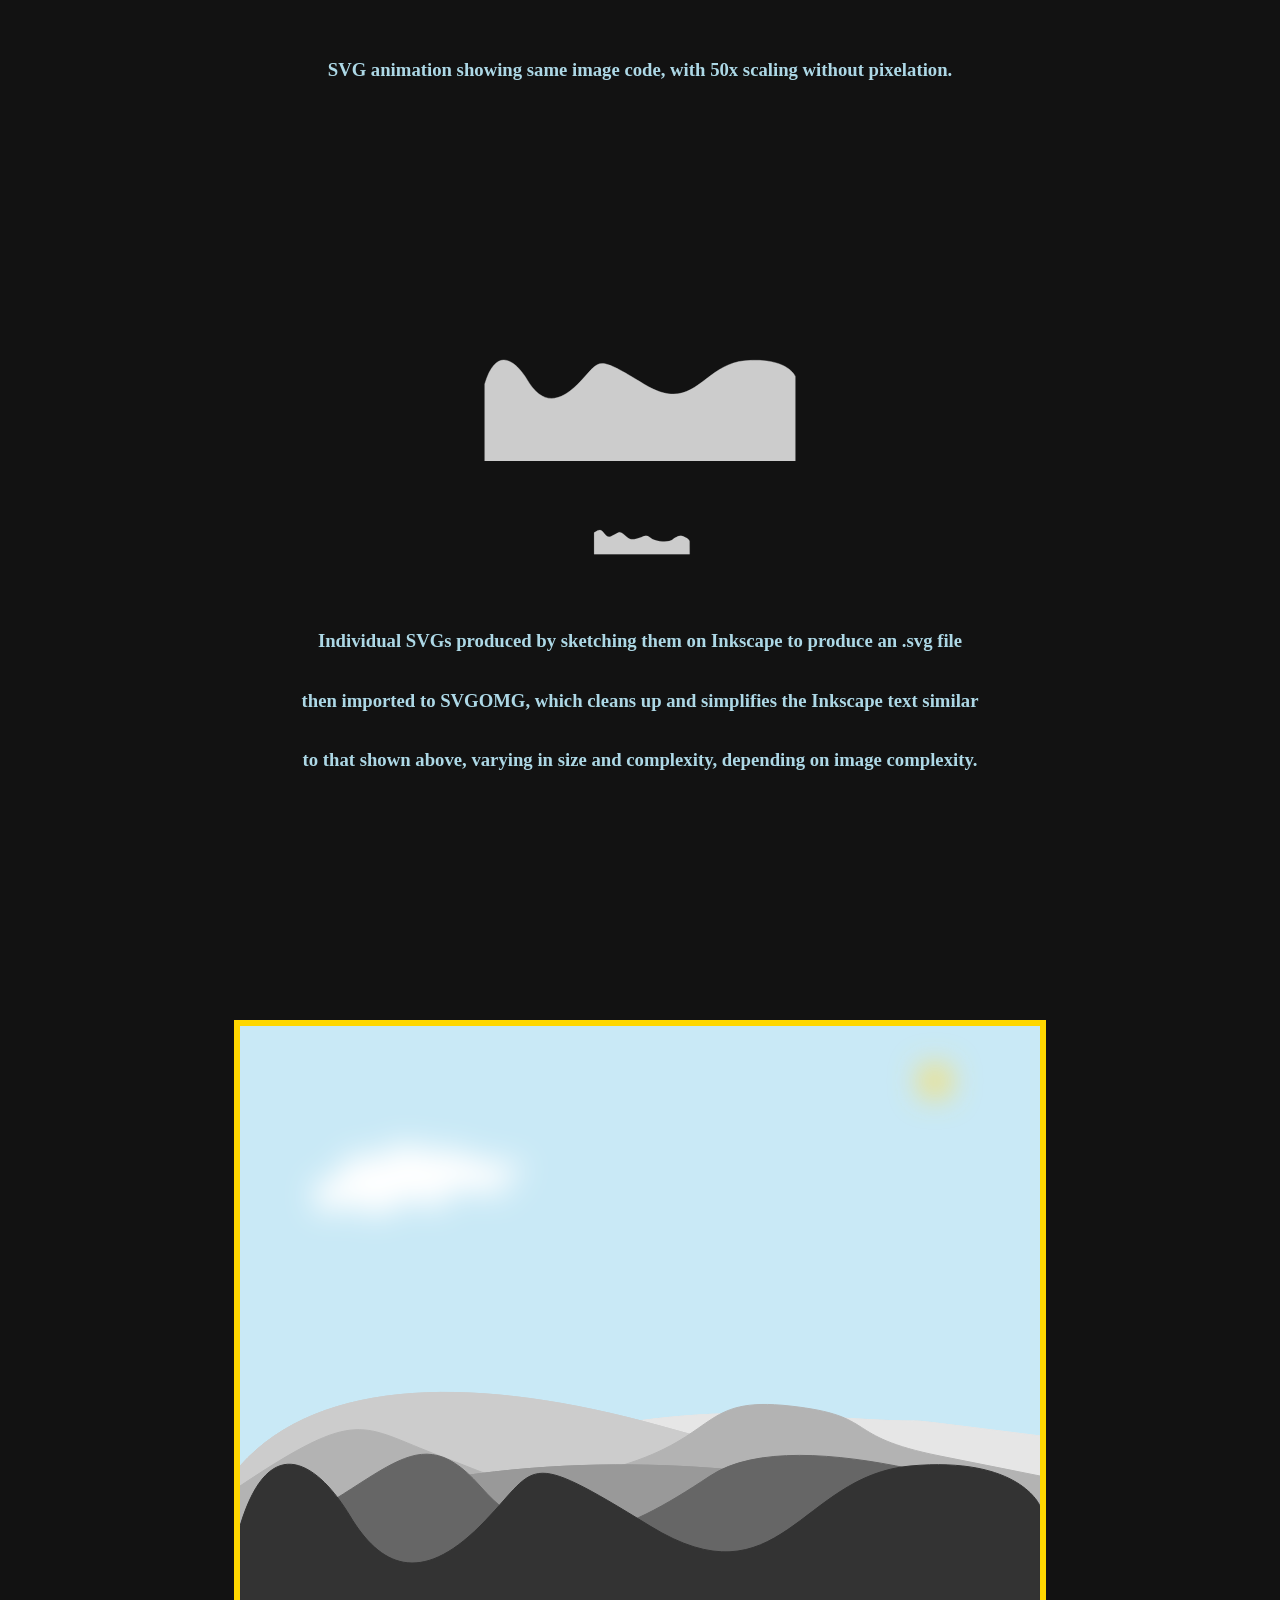
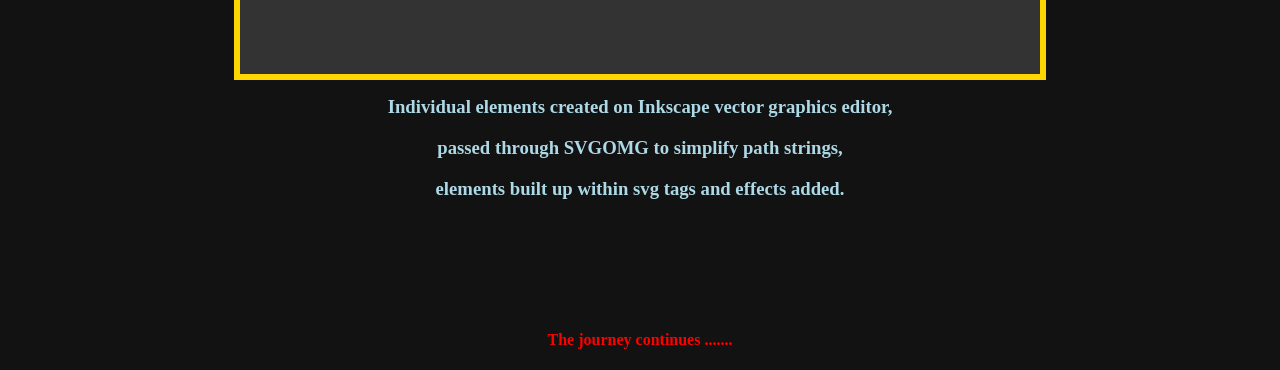
==== commit 0e308c1d: "day time cloud and more lightning added" ====
--- a/index.html
+++ b/index.html
@@ -70,10 +70,12 @@
     <div class="spacer"></div>
     <div class="svg5 container">
       <svg width="300px" height="100px">
-        <rect id="rect3" x="60" y="20" width="60" height="60" fill="blue" onmouseover="MakeTransparent(evt)" onmouseout="MakeOpaque(evt)"/>
+        <rect id="rect3" x="60" y="20" width="60" height="60" fill="white"/>
+        <rect id="rect3a" x="60" y="20" width="60" height="60" fill="blue" onmouseover="MakeTransparent(evt)" onmouseout="MakeOpaque(evt)"/>
         <rect id="rect4" x="180" y="20" width="60" height="60" fill="green" onmouseover="jump(evt)" onmouseout="jumpBack(evt)"/>
       </svg>
-      <h3>two rectangle with svg inline function calls.</h3>
+      <h3>Two rectangle with svg inline function calls.</h3>
+      <h3>Hover to change opacity, and movement.</h3>
     </div>
 
     <div class="spacer"></div>
@@ -85,7 +87,7 @@
         </circle>
       </svg>
       <h3>Filled rectangle with a filled circle </h3>
-      <h3>animation within svg decription.</h3>
+      <h3>animation called within svg decription.</h3>
     </div>
 
     <div class="spacer"></div>
@@ -154,73 +156,131 @@
     </div>
 
     <div class="spacer"></div>
+    <div class="spacer"></div>
     <div class="svg8 container" onclick="makeLightning()">
-      <svg xmlns="http://www.w3.org/2000/svg" width="800" height="100%" backgroundcolor="mistyrose">
+      <svg xmlns="http://www.w3.org/2000/svg" width="800" height="100%">
         <defs>
-          <filter id="blurFilter7" x="-20" y="-20" width="200" height="200">
+          <filter id="blurFilter" x="-20" y="-20" width="200" height="200">
           <feGaussianBlur in="SourceGraphic" stdDeviation="15" />
           </filter>
         </defs>
-        <circle id="sun" cx="695" cy="166.792" r="15" fill="#ffdd55" stroke="#ffdd55" transform="translate(0 -111.792)" style="filter: url(#blurFilter7);"/>
-        <path id="cloud3" class="hidden" d="M0 0v660h800V0z" fill="#808080" fill-rule="evenodd" stroke="#808080"/>
+        <circle id="sun" cx="695" cy="166.792" r="15" fill="#ffdd55" stroke="#ffdd55" transform="translate(0 -111.792)" style="filter: url(#blurFilter);"/>
+
+        <path id="motion_path_white_cloud" fill="none" stroke="#fff" stroke-opacity= "0" stroke-miterlimit="10" d="M120 130, 650 160, 650 161, 120 130"/>
+
+        <path id="white_cloud" transform="translate(-100.714 -162.857)" d="M100.714 162.857l-5-.714c-.238 0-.478.034-.714 0-1.434-.205-2.852-.51-4.286-.714-.676-.097-1.459 0-2.143 0h-10c-.476 0-.961-.094-1.428 0-3.948.79-.89.714-2.857.714h-.715c-.238 0-.607-.213-.714 0-.213.426.213 1.003 0 1.428-.213.426-1.003-.213-1.428 0-2.973 1.487.763-.049-.715 1.429-.168.168-.546-.168-.714 0-.376.376-.476.952-.714 1.429-.715.476-1.536.821-2.143 1.428-.169.169.168.546 0 .714-.169.169-.546-.168-.714 0-.169.169.168.546 0 .715-.169.168-.546-.169-.715 0-.336.336.337 1.092 0 1.428-.168.169-.546-.168-.714 0-.168.169.168.546 0 .715-1.905 0 .238-.239-.714.714-.169.168-.546-.168-.715 0-.168.168 0 .476 0 .714 0 .599.152 3.268 0 3.572-.106.213-.545-.169-.714 0-.357.357.357 1.785 0 2.142-.168.169-.546-.168-.714 0-.337.337.337 1.092 0 1.429-1.051 0-.546-.168-1.429.714-.238.238-.563.413-.714.715-.106.213.168.546 0 .714-.168.168-.501-.107-.714 0-.768.384-1.473.892-2.143 1.428-.526.421-.953.953-1.429 1.429-.238.238-.395.608-.714.714-.452.15-.952 0-1.429 0-.714 0-1.438-.117-2.142 0-.743.124-1.413.532-2.143.715-.592.148-2.82 0-3.572 0-.238 0-.483-.058-.714 0-.73.182-1.412.531-2.143.714-.293.073-1.342-.087-1.428 0-.169.168.168.546 0 .714-.169.169-.546-.168-.715 0-.168.169.169.546 0 .714-1.478 1.478.058-2.258-1.428.715-.493.985.865.639-.715 1.428-.213.107-.545-.168-.714 0-.168.169.075.489 0 .715-.168.505-.546.923-.714 1.428-.093.278.11 2.032 0 2.143-.169.168-.546-.168-.714 0-.169.168 0 .476 0 .714V200c0 .476-.116.967 0 1.429.182.73.566 1.404.714 2.142.02.102-.03 3.542 0 3.572.168.168.608-.213.714 0 .639.563-.32 1.504 0 2.143.384.768 1.045 1.375 1.429 2.143.213.425-.15.976 0 1.428.168.505.585.912.714 1.429.115.462-.213 1.002 0 1.428.106.213.546-.168.714 0 .169.169-.168.546 0 .715.169.168.546-.169.715 0 .168.168-.169.546 0 .714.028.029 2.594 0 2.857 0 1.787 0 5.055.196 6.428 0 .527-.075.924-.546 1.429-.714.452-.151 1.003.213 1.428 0 .302-.151.414-.564.715-.715.212-.106 3.595 0 4.285 0 .239 0 .546.169.715 0 .168-.168-.169-.546 0-.714.168-.168.488.075.714 0 .505-.168.952-.476 1.429-.714.952 0 1.933.23 2.857 0 .23-.058-.169-.546 0-.715.168-.168.501.107.714 0 .301-.15.413-.563.714-.714.213-.106.546.169.715 0 .168-.168-.169-.546 0-.714.168-.168.5.106.714 0 .301-.15.413-.564.714-.714.213-.107.476 0 .714 0h.715c.238 0 .608.213.714 0 .213-.426-.337-1.092 0-1.429.172-.172 2.685.172 2.857 0 .169-.168-.168-.546 0-.714.169-.169.476 0 .714 0 .174 0 2.12-.023 2.143 0 .169.168-.168.546 0 .714 1.478 1.478-.057-2.258 1.429.714.106.213-.169.546 0 .715.337.336 1.092-.337 1.428 0 .607.607.914 1.456 1.429 2.142-.071 1.415 1.052.338 1.429.715.376.376.419.985.714 1.428.217.326 2.626 2.742 2.857 2.857.213.107.476 0 .714 0h5c.238 0 .608-.213.715 0 .213.426-.213 1.003 0 1.429.059.118 1.952 0 2.142 0H95c.238 0 .501.106.714 0 .301-.15.388-.633.715-.714.419-.105 3.935.175 4.285 0 .301-.15.413-.564.715-.715.213-.106.476 0 .714 0h5.714c.476 0 .977.151 1.429 0 5.174-1.724-1.126.206 2.143-1.428.213-.107.5.106.714 0 .301-.15.413-.564.714-.714.426-.213 1.092.336 1.429 0 .168-.169-.169-.546 0-.715.376-.376 1.052-.338 1.428-.714.169-.168-.168-.546 0-.714.169-.169.476 0 .715 0 .476 0 1.002.213 1.428 0 .213-.107-.168-.546 0-.715.169-.168.501.107.714 0 .603-.3.827-1.127 1.429-1.428.213-.107.501.106.714 0 .301-.15.476-.476.715-.714.476-.477.868-1.055 1.428-1.429.198-.132.546.168.714 0 .169-.168-.168-.546 0-.714.169-.169.546.168.715 0 .168-.169-.107-.502 0-.715.15-.3.476-.476.714-.714s.413-.564.714-.714c.213-.107.476 0 .715 0 .714 0 1.504.32 2.142 0 .477-.238.338-1.052.715-1.429.168-.168.476 0 .714 0h3.571c1.3 0 4.116-.22 5 0 .231.058-.168.546 0 .715.337.336 1.003-.213 1.429 0 .301.15.413.563.714.714.426.213.967-.116 1.429 0 .73.182 1.47.377 2.143.714.3.15.413.564.714.714.213.107.546-.168.714 0 .169.169-.168.546 0 .715 1.478 1.478-.058-2.259 1.429.714.106.213-.168.546 0 .714.337.337 1.003-.213 1.428 0 .302.15.435.528.715.715 1.256.837 2.12.847 3.571 1.428.494.198.924.546 1.429.714.343.115 4.895 0 5 0 1.558 0 2.875.226 4.285-.714.199-.132-.106-.501 0-.714.151-.301.414-.564.715-.714.213-.107.608.213.714 0 .213-.426-.213-1.003 0-1.429.106-.213.501.106.714 0 .301-.15.476-.476.715-.714.238-.238.563-.413.714-.715.106-.213 0-.476 0-.714v-4.286c0-.238-.132-.516 0-.714.373-.56.952-.952 1.428-1.428.477-.477.869-1.055 1.429-1.429.198-.132.501.106.714 0 .301-.15.413-.564.715-.714.213-.107.546.168.714 0 .168-.169-.168-.546 0-.715.168-.168.546.169.714 0 .377-.376.338-1.052.714-1.428.169-.168.477 0 .715 0H175c.3 0 4.073.106 4.286 0 .3-.15.413-.564.714-.714.217-.11 1.821 0 2.143 0h10.714c.47 0 1.74-.135 2.143 0 .505.168.924.546 1.429.714.225.075.476 0 .714 0 .476 0 .959-.078 1.428 0 .969.161 1.895.522 2.858.714.467.094 1.002-.213 1.428 0 .301.15.413.564.714.714.218.11 1.822 0 2.143 0h5c.953 0 1.933-.23 2.857 0 .231.058-.168.546 0 .715.169.168.477 0 .715 0h11.428c.575 0 2.41.15 2.857 0 .506-.169.924-.546 1.429-.715.226-.075.546.169.714 0 .377-.376.42-.985.715-1.428.186-.28.563-.413.714-.714.106-.213 0-.477 0-.715s.106-.501 0-.714c-.15-.301-.608-.395-.714-.714-.151-.452.213-1.003 0-1.429-.107-.213-.502.107-.715 0-.3-.15-.413-.564-.714-.714-.213-.107-.546.168-.714 0-.169-.168.168-.546 0-.714-.169-.169-.502.106-.715 0-.3-.151-.413-.564-.714-.715-.426-.213-1.092.337-1.428 0-.169-.168.168-.546 0-.714-.169-.168-.477 0-.715 0H225c-.72 0-3.89.132-4.286 0-4.605-1.535-1.449-1.429-3.571-1.429-.173 0-2.12.023-2.143 0-.168-.168.168-.545 0-.714-.168-.168-.546.169-.714 0-.169-.168-.169-.546 0-.714.336-.337.977.15 1.428 0 4.551-1.517 2.149-1.429 4.286-1.429h.714c.238 0 .608.213.715 0 .213-.426-.337-1.092 0-1.428.752-.753 1.868-1.033 2.857-1.429.22-.088.546.169.714 0 .168-.168-.168-.546 0-.714.337-.337 1.092.337 1.429 0 .168-.168-.169-.546 0-.714.073-.074 1.898.048 2.142 0 .963-.193 1.895-.522 2.858-.715.467-.093.952 0 1.428 0h4.286c.322 0 1.925.109 2.143 0 .3-.15.413-.563.714-.714.387-.194 2.662.195 2.857 0 .169-.168-.168-.546 0-.714.146-.146 1.86.141 2.143 0 1.051-.526.714-1.121.714-2.143 0-.325.091-2.736 0-2.857-.606-.808-1.428-1.429-2.143-2.143-.476-.476-.826-1.128-1.428-1.429-.426-.213-.977.15-1.429 0-.32-.106-.413-.563-.714-.714-.213-.106-.476 0-.714 0h-3.572c-.238 0-.608.213-.714 0-.213-.426.213-1.003 0-1.429-.106-.213-.476 0-.714 0h-.715c-.506 0-4.1.093-4.285 0-.301-.15-.413-.563-.715-.714-.184-.092-3.779 0-4.285 0H215c-.506 0-4.101.092-4.286 0-.3-.15-.405-.582-.714-.714-1.384-.593-2.838-1.015-4.286-1.429-.229-.065-.608.213-.714 0-.213-.426.213-1.002 0-1.428-.059-.118-1.953 0-2.143 0-.476 0-.961.093-1.428 0-.963-.193-1.88-.626-2.858-.715-1.897-.172-3.81 0-5.714 0-.47 0-1.74.135-2.143 0-.505-.168-.923-.546-1.428-.714-.226-.075-.546.168-.715 0-.336-.337.337-1.092 0-1.428-.168-.169-.5.106-.714 0-.768-.384-1.375-1.045-2.143-1.429-.213-.106-.546.168-.714 0-.168-.168.106-.501 0-.714-1.486-2.973.05.763-1.429-.715-.168-.168.169-.546 0-.714-.168-.168-.5.107-.714 0-.301-.15-.413-.564-.714-.714-.426-.213-1.092.337-1.429 0-.168-.169.169-.546 0-.714-.357-.358-1.785.357-2.143 0-.168-.169.169-.546 0-.715-.168-.168-.476 0-.714 0h-7.143c-.47 0-1.74-.134-2.143 0-.505.169-.923.546-1.428.715-.503.167-2.666-.192-2.857 0-.169.168.213.607 0 .714-.476.238-1.548-.12-2.143 0-.963.192-1.895.522-2.857.714-.475.095-3.293.08-3.572 0a56.177 56.177 0 0 1-4.285-1.428c-.499-.187-1.053-.338-1.429-.715-.168-.168.168-.546 0-.714-.168-.168-.501.106-.714 0-.301-.15-.413-.564-.715-.714-.425-.213-1.002.213-1.428 0-.301-.15-.388-.633-.714-.715-1.634-.408-3.336-.458-5-.714-1.432-.22-2.852-.51-4.286-.714-.225-.032-2.086.057-2.143 0-.168-.169.168-.546 0-.714-.168-.169-.476 0-.714 0h-2.857c-.477 0-.967.115-1.429 0-.73-.183-1.405-.567-2.143-.715-.783-.156-3.296 0-4.286 0h-5.714c-.238 0-.546-.168-.714 0-.168.169.168.546 0 .715-.337.336-1.092-.337-1.429 0-.168.168.169.545 0 .714-.336.337-1.092-.337-1.428 0-.169.168.168.546 0 .714-.169.168-.546-.168-.715 0-.168.168.169.546 0 .714-.336.337-1.215-.425-1.428 0-.32.64.32 1.504 0 2.143l-1.429 2.143c-.238 0-.546-.168-.714 0-.376.377-.338 1.052-.714 1.429-.337.336-1.003-.213-1.429 0-.301.15-.413.563-.714.714-.258.13-3.075 0-3.572 0-.238 0-.545-.168-.714 0-.842.842-1.428 1.905-2.143 2.857z" fill="#fff" stroke="#fff" style="filter: url(#blurFilter);"/>
+        <animateMotion
+          xlink:href="#white_cloud"
+          dur="100s"
+          begin="0s"
+          fill="freeze"
+          repeatCount="indefinite">
+        <mpath xlink:href="#motion_path_white_cloud" />
+        </animateMotion>
+
+        <path id="cloud3" class="cloud hidden" d="M0 0v660h800V0z" fill="#808080" fill-rule="evenodd" stroke="#808080"/>
+
         <path id="range6" class="yellow6" d="M0 470c360-70 420-90 570-80s70 0 150 10l80 10v290H0z" fill="#e6e6e6" fill-rule="evenodd" stroke="#e6e6e6"/>
+        <path id="range6mask" class="range_mask hidden" d="M0 470c360-70 420-90 570-80s70 0 150 10l80 10v290H0z" fill="#e6e6e6" fill-rule="evenodd" stroke="#e6e6e6"/>
+
         <path id="range5" class="yellow5" d="M0 440c80-90 240-90 420-40s150 40 180 50 200 60 200 60v190H0V440z" fill="#ccc" fill-rule="evenodd" stroke="#ccc"/>
-        <path id="range4"  d="M0 460c120-80 120-60 200-30s80 40 180 10 80-70 170-60 50 30 150 50l100 20v250H0z" fill="#b3b3b3" fill-rule="evenodd" stroke="#b3b3b3"/>
+        <path id="range5mask" class="range_mask hidden" d="M0 440c80-90 240-90 420-40s150 40 180 50 200 60 200 60v190H0V440z" fill="#ccc" fill-rule="evenodd" stroke="#ccc"/>
+
+        <path id="range4" d="M0 460c120-80 120-60 200-30s80 40 180 10 80-70 170-60 50 30 150 50l100 20v250H0z" fill="#b3b3b3" fill-rule="evenodd" stroke="#b3b3b3"/>
+
         <path id="range3" class="yellow3" d="M0 510c390-160 800 0 800 0v190H0z" fill="#999" fill-rule="evenodd" stroke="#999"/>
+        <path id="range3mask" class="range_mask hidden" d="M0 510c390-160 800 0 800 0v190H0z" fill="#999" fill-rule="evenodd" stroke="#999"/>
+
         <path id="range2"  d="M0 520c140-50 170-140 240-60s140 50 230-10 330 30 330 30v220H0V520z" fill="#666" fill-rule="evenodd" stroke="#666"/>
+
         <path id="range1" d="M0 500c30-100 80-60 110-10s70 70 130 10 40-80 170 0 150-50 260-60 130 40 130 40v220H0V500z" fill="#333" fill-rule="evenodd" stroke="#333"/>
-        <path id="cloud2" class="hidden" d="M0 90c290 60 290-20 460 10s340-20 340-20V0H0z" fill="#666666" fill-rule="evenodd" stroke="#666666"/>
-        <path id="lightning" class="hidden" d="M500 0l-80 130h20L340 280h20l-70 110 110-130h-20l110-160h-20L540 0h-40zM240 0l-40 50h20l-30 40h20l-20 40 40-50h-20l30-40 10 30h10l20 30-10-40h-10l-10-30h-10l30-30h-30z" fill="#fff" fill-rule="evenodd" stroke="#fff"/>
-        <path id="rain" class="hidden yellow" d="M110 30L60 270M180 60L80 420m200-170L170 580M290 30l-70 250M430 80l-90 270m320-160L550 500m-60-260l-90 300m-50-150l-70 240m320-510l-30 100" fill="#f9f9f9" stroke="#f9f9f9"/>
-        <path id="cloud1" class="hidden" d="M0 30c150 50 120-40 260-10s100-40 260 0 200-10 240 0l40 10V0H0z" fill="#333333" fill-rule="evenodd" stroke="#333333"/>
-        <animate
-          xlink:href="#lightning"
+
+        <path id="lightning6" class ="hidden" d="M657.5 60l-30 50h15L620 150h15l-15 40 30-50h-15l22.5-40 7.5 30h7.5l15 30-7.5-40h-7.5L665 90h-7.5L680 60z" fill="#fff" fill-rule="evenodd" stroke="#fff" stroke-width=".866"/>
+        <path id ="lightning5" class="hidden" d="M211.563 96.923l-33.75 53.846h16.875l-25.313 43.077h16.875l-16.875 43.077 33.75-53.846H186.25L211.563 140 220 172.308h8.438l16.875 32.307-8.438-43.077h-8.438L220 129.231h-8.438l25.313-32.308z" fill="#fff" fill-rule="evenodd" stroke="#fff" stroke-width=".953"/>
+
+        <path id="cloud2" class="cloud hidden" d="M0 90c290 60 290-20 460 10s340-20 340-20V0H0z" fill="#666666" fill-rule="evenodd" stroke="#666666"/>
+
+        <path id="lightning3" class="hidden" d="M500 0l-80 130h20L340 280h20l-70 110 110-130h-20l110-160h-20L540 0h-40z" fill="#fff" fill-rule="evenodd" stroke="#fff"/>
+
+        <path id="rain" class="hidden" d="M110 30L60 270M180 60L80 420m200-170L170 580M290 30l-70 250M430 80l-90 270m320-160L550 500m-60-260l-90 300m-50-150l-70 240m320-510l-30 100" fill="#f9f9f9" stroke="#f9f9f9"/>
+
+        <path id="cloud1" class="cloud hidden" d="M0 30c150 50 120-40 260-10s100-40 260 0 200-10 240 0l40 10V0H0z" fill="#333333" fill-rule="evenodd" stroke="#333333"/>
+
+        <animate
+          xlink:href="#range6"
+          attributeName="fill"
+          from="#e6e6e6"
+          to="#ffffd8"
+          dur="7s"
+          begin="0s"
+          values="#e6e6e6; #ffffd8; #e6e6e6; #e6e6e6"
+          keyTimes="0; 0.2; 0.25; 1"
+          repeatCount="indefinite"
+          fill="freeze"
+          id="range6-anim"/>
+        <animate
+          xlink:href="#lightning6"
           attributeName="opacity"
           from="0"
           to="1"
           dur="7s"
           begin="0s"
           values="0; 1; 0; 0"
-          keyTimes="0; 0.2; 0.3; 1"
-          repeatCount="indefinite"
-          fill="freeze"
-          id="lightning-anim"/>
-        <animate
-          xlink:href=".yellow6"
+          keyTimes="0; 0.2; 0.25; 1"
+          repeatCount="indefinite"
+          fill="freeze"
+          id="lightning6-anim"/>
+
+        <animate
+          xlink:href="#range5"
           attributeName="fill"
-          from="#e6e6e6"
+          from="#ccc"
           to="#ffffd8"
-          dur="7s"
-          begin="0s"
-          values="#e6e6e6; #ffffd8; #e6e6e6"
-          keyTimes="0; 0.1; 1"
-          repeatCount="indefinite"
-          fill="freeze"
-          id="lightning6-anim"/>
-        <animate
-          xlink:href=".yellow5"
+          dur="8s"
+          begin="0s"
+          values="#ccc; #ffffd8; #ccc; #ccc"
+          keyTimes="0; 0.5; 0.544; 1"
+          repeatCount="indefinite"
+          fill="freeze"
+          id="range5-anim"/>
+        <animate
+          xlink:href="#lightning5"
+          attributeName="opacity"
+          from="0"
+          to="1"
+          dur="8s"
+          begin="0s"
+          values="0; 1; 0; 0"
+          keyTimes="0; 0.5; 0.544; 1"
+          repeatCount="indefinite"
+          fill="freeze"
+          id="lightning5-anim"/>
+
+        <animate
+          xlink:href="#range3"
           attributeName="fill"
-          from="#e6e6e6"
+          from="#999"
           to="#ffffd8"
-          dur="4.5s"
-          begin="0s"
-          values="#e6e6e6; #ffffd8; #e6e6e6"
-          keyTimes="0; 0.1; 1"
-          repeatCount="indefinite"
-          fill="freeze"
-          id="lightning5-anim"/>
-          <animate
-            xlink:href=".yellow4"
-            attributeName="fill"
-            from="#e6e6e6"
-            to="#ffffd8"
-            dur="3s"
-            begin="0s"
-            values="#e6e6e6; #ffffd8; #e6e6e6"
-            keyTimes="0; 0.1; 1"
-            repeatCount="indefinite"
-            fill="freeze"
-            id="lightning3-anim"/>
+          dur="5s"
+          begin="0s"
+          values="#999; #ffffd8; #999; #999"
+          keyTimes="0; 0.2; 0.27; 1"
+          repeatCount="indefinite"
+          fill="freeze"
+          id="range3-anim"/>
+        <animate
+          xlink:href="#lightning3"
+          attributeName="opacity"
+          from="0"
+          to="1"
+          dur="5s"
+          begin="0s"
+          values="0; 1; 0; 0"
+          keyTimes="0; 0.2; 0.27; 1"
+          repeatCount="indefinite"
+          fill="freeze"
+          id="lightning3-anim"/>
+
       </svg>
       <h3>Individual elements created on Inkscape vector graphics editor,</h3>
       <h3>passed through SVGOMG to simplify path strings,</h3>
--- a/svg_case_study/style.css
+++ b/svg_case_study/style.css
@@ -51,7 +51,7 @@
 }
 
 .svg8 {
-  border: 3px solid gold;
+  border: 6px solid gold;
   height: 660px;
   background-color: #c9e9f6;
 }
@@ -92,15 +92,22 @@
 #range6:hover {
   fill: violet;
 }
+#range3mask:hover {
+  fill: yellow;
+}
+
+#range5mask:hover {
+  fill: indigo;
+}
+
+#range6mask:hover {
+  fill: violet;
+}
+
 
 .hidden {
   display: none;
 }
-
-.yellow {
-  fill: #ffffd8;
-}
-
 
 h4 {
   color: red;
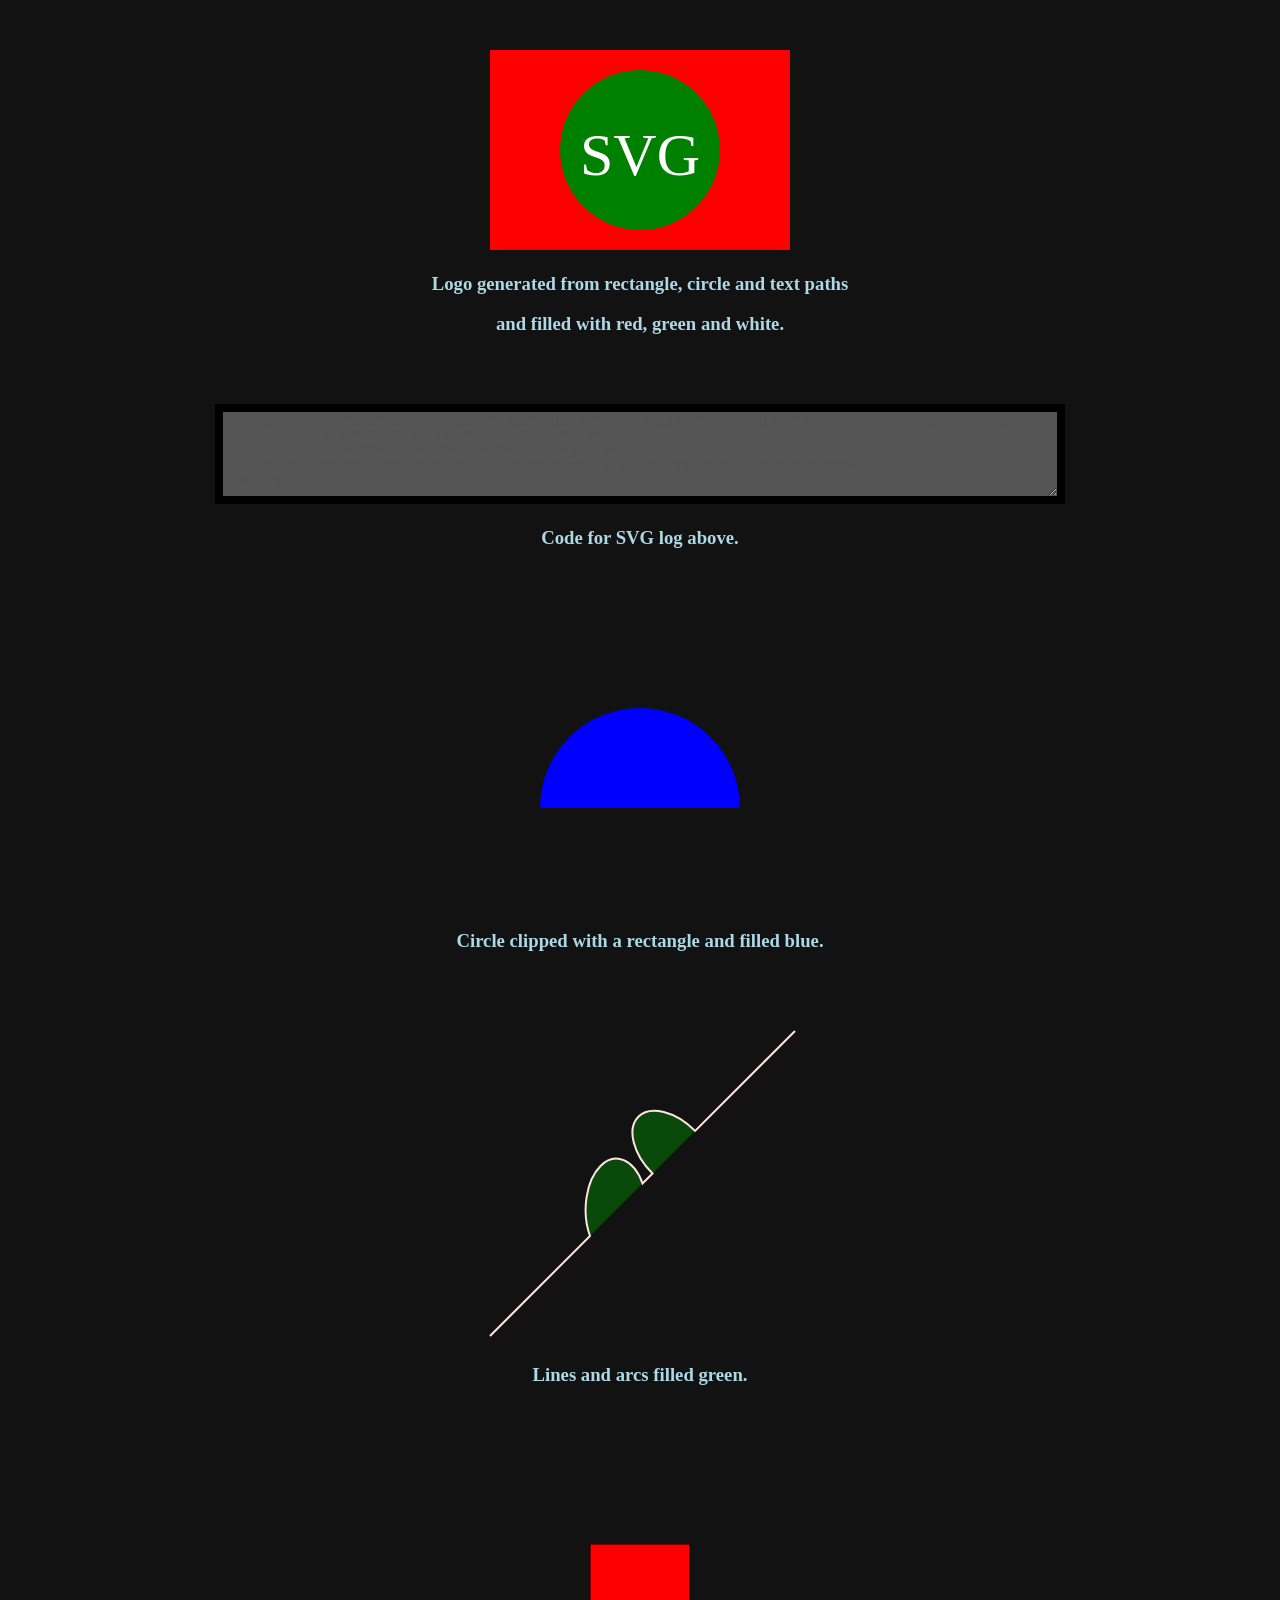
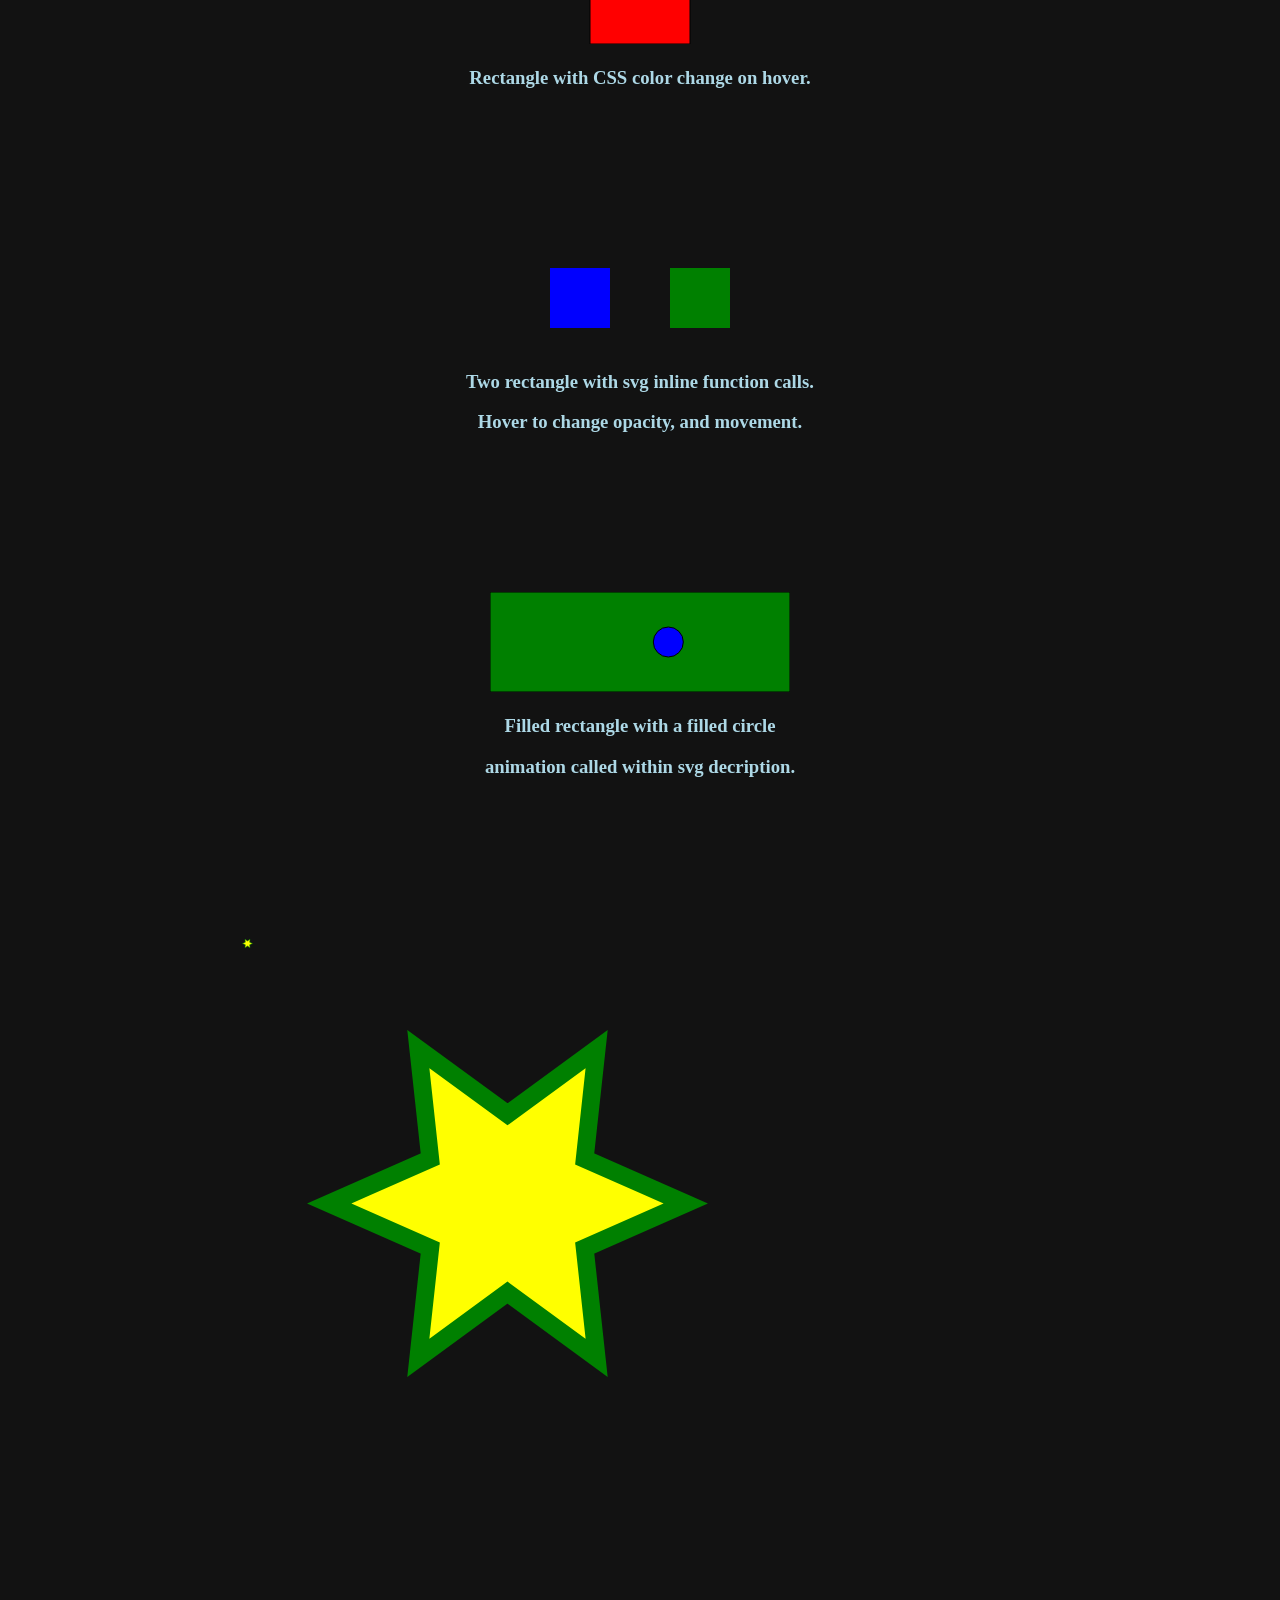
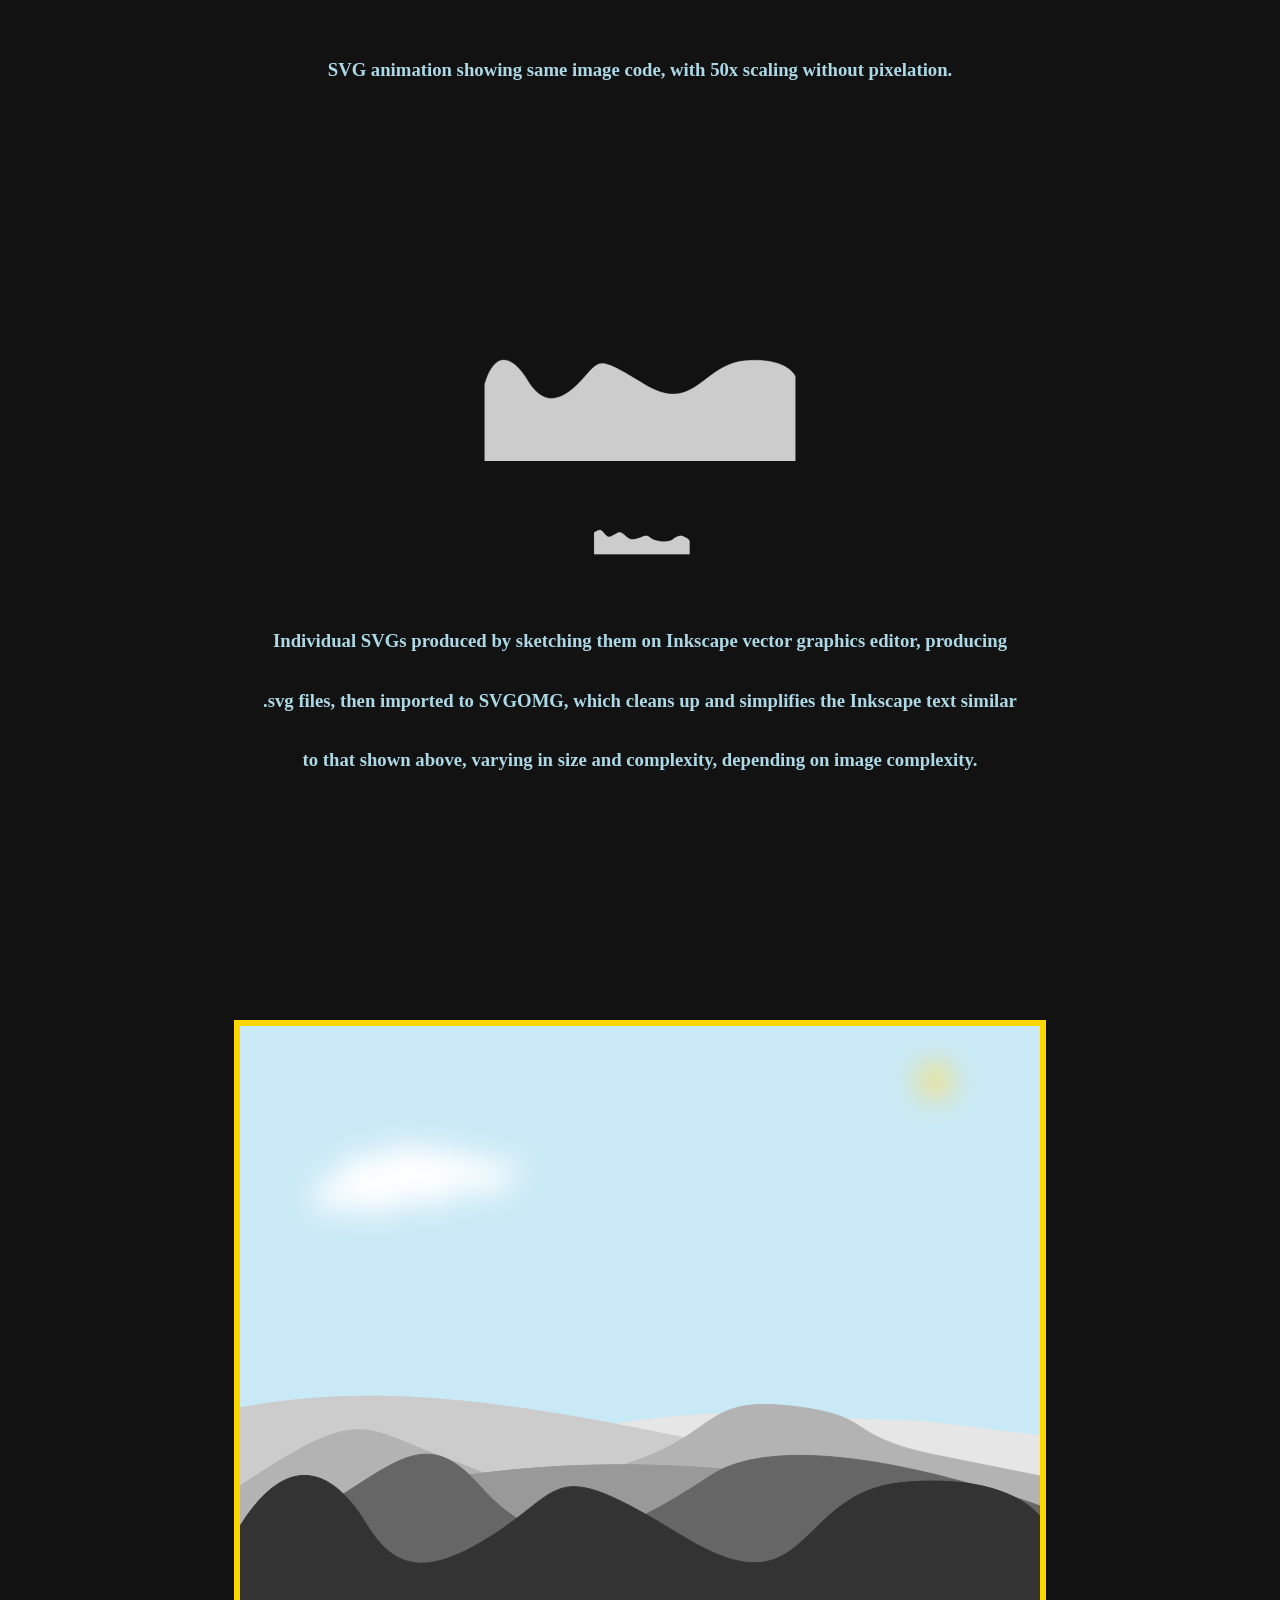
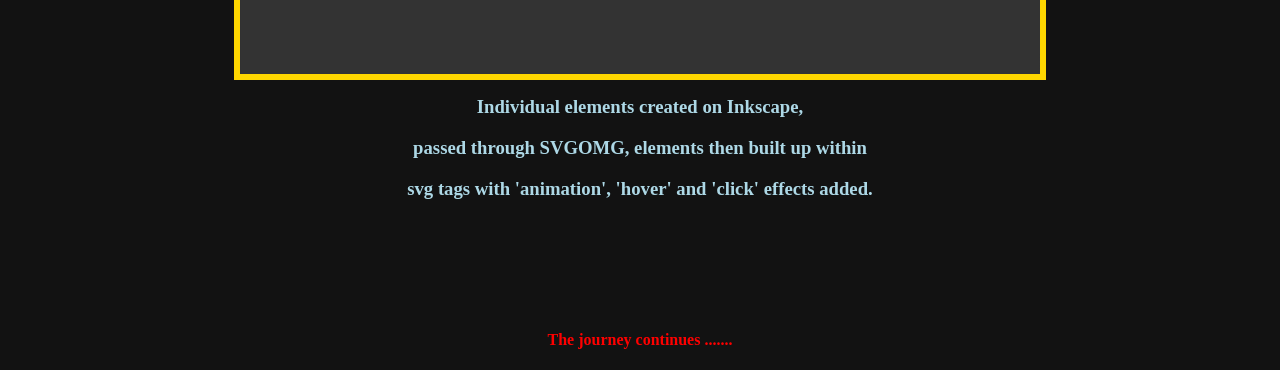
==== commit ddcd182a: "cloud shadow added" ====
--- a/index.html
+++ b/index.html
@@ -150,8 +150,8 @@
       </svg>
       <object id="range" stype="image/svg+xml" data="./svg_case_study/range1.svg" width="400" height="150" >
       </object>
-      <h3>Individual SVGs produced by sketching them on Inkscape to produce an .svg file</h3>
-      <h3>then imported to SVGOMG, which cleans up and simplifies the Inkscape text similar</h3>
+      <h3>Individual SVGs produced by sketching them on Inkscape vector graphics editor, producing</h3>
+      <h3>.svg files, then imported to SVGOMG, which cleans up and simplifies the Inkscape text similar</h3>
       <h3>to that shown above, varying in size and complexity, depending on image complexity.</h3>
     </div>
 
@@ -183,9 +183,20 @@
         <path id="range6" class="yellow6" d="M0 470c360-70 420-90 570-80s70 0 150 10l80 10v290H0z" fill="#e6e6e6" fill-rule="evenodd" stroke="#e6e6e6"/>
         <path id="range6mask" class="range_mask hidden" d="M0 470c360-70 420-90 570-80s70 0 150 10l80 10v290H0z" fill="#e6e6e6" fill-rule="evenodd" stroke="#e6e6e6"/>
 
-        <path id="range5" class="yellow5" d="M0 440c80-90 240-90 420-40s150 40 180 50 200 60 200 60v190H0V440z" fill="#ccc" fill-rule="evenodd" stroke="#ccc"/>
-        <path id="range5mask" class="range_mask hidden" d="M0 440c80-90 240-90 420-40s150 40 180 50 200 60 200 60v190H0V440z" fill="#ccc" fill-rule="evenodd" stroke="#ccc"/>
-
+        <path id="range5" class="yellow5" fill="#ccc" fill-rule="evenodd" stroke="#ccc" d="M-.716 382.025C120 360 235.01 369.325 424.294 407.873c183.058 37.28 158.59 45.726 188.59 55.726S800 510 800 510v190H0z"/>
+        <path id="range5mask" class="range_mask hidden" fill="#ccc" fill-rule="evenodd" stroke="#ccc" d="M-.716 382.025C120 360 235.01 369.325 424.294 407.873c183.058 37.28 158.59 45.726 188.59 55.726S800 510 800 510v190H0z"/>
+
+        <path id="motion_path_shadow_cloud" fill="none" stroke="#fff" stroke-opacity= "0" stroke-miterlimit="10" d="M-800 350, 620 450, 620 451, -800 350"/>
+
+        <path id="shadow_cloud" transform="translate(-100.714 -162.857)" d="M100.714 162.857l-5-.714c-.238 0-.478.034-.714 0-1.434-.205-2.852-.51-4.286-.714-.676-.097-1.459 0-2.143 0h-10c-.476 0-.961-.094-1.428 0-3.948.79-.89.714-2.857.714h-.715c-.238 0-.607-.213-.714 0-.213.426.213 1.003 0 1.428-.213.426-1.003-.213-1.428 0-2.973 1.487.763-.049-.715 1.429-.168.168-.546-.168-.714 0-.376.376-.476.952-.714 1.429-.715.476-1.536.821-2.143 1.428-.169.169.168.546 0 .714-.169.169-.546-.168-.714 0-.169.169.168.546 0 .715-.169.168-.546-.169-.715 0-.336.336.337 1.092 0 1.428-.168.169-.546-.168-.714 0-.168.169.168.546 0 .715-1.905 0 .238-.239-.714.714-.169.168-.546-.168-.715 0-.168.168 0 .476 0 .714 0 .599.152 3.268 0 3.572-.106.213-.545-.169-.714 0-.357.357.357 1.785 0 2.142-.168.169-.546-.168-.714 0-.337.337.337 1.092 0 1.429-1.051 0-.546-.168-1.429.714-.238.238-.563.413-.714.715-.106.213.168.546 0 .714-.168.168-.501-.107-.714 0-.768.384-1.473.892-2.143 1.428-.526.421-.953.953-1.429 1.429-.238.238-.395.608-.714.714-.452.15-.952 0-1.429 0-.714 0-1.438-.117-2.142 0-.743.124-1.413.532-2.143.715-.592.148-2.82 0-3.572 0-.238 0-.483-.058-.714 0-.73.182-1.412.531-2.143.714-.293.073-1.342-.087-1.428 0-.169.168.168.546 0 .714-.169.169-.546-.168-.715 0-.168.169.169.546 0 .714-1.478 1.478.058-2.258-1.428.715-.493.985.865.639-.715 1.428-.213.107-.545-.168-.714 0-.168.169.075.489 0 .715-.168.505-.546.923-.714 1.428-.093.278.11 2.032 0 2.143-.169.168-.546-.168-.714 0-.169.168 0 .476 0 .714V200c0 .476-.116.967 0 1.429.182.73.566 1.404.714 2.142.02.102-.03 3.542 0 3.572.168.168.608-.213.714 0 .639.563-.32 1.504 0 2.143.384.768 1.045 1.375 1.429 2.143.213.425-.15.976 0 1.428.168.505.585.912.714 1.429.115.462-.213 1.002 0 1.428.106.213.546-.168.714 0 .169.169-.168.546 0 .715.169.168.546-.169.715 0 .168.168-.169.546 0 .714.028.029 2.594 0 2.857 0 1.787 0 5.055.196 6.428 0 .527-.075.924-.546 1.429-.714.452-.151 1.003.213 1.428 0 .302-.151.414-.564.715-.715.212-.106 3.595 0 4.285 0 .239 0 .546.169.715 0 .168-.168-.169-.546 0-.714.168-.168.488.075.714 0 .505-.168.952-.476 1.429-.714.952 0 1.933.23 2.857 0 .23-.058-.169-.546 0-.715.168-.168.501.107.714 0 .301-.15.413-.563.714-.714.213-.106.546.169.715 0 .168-.168-.169-.546 0-.714.168-.168.5.106.714 0 .301-.15.413-.564.714-.714.213-.107.476 0 .714 0h.715c.238 0 .608.213.714 0 .213-.426-.337-1.092 0-1.429.172-.172 2.685.172 2.857 0 .169-.168-.168-.546 0-.714.169-.169.476 0 .714 0 .174 0 2.12-.023 2.143 0 .169.168-.168.546 0 .714 1.478 1.478-.057-2.258 1.429.714.106.213-.169.546 0 .715.337.336 1.092-.337 1.428 0 .607.607.914 1.456 1.429 2.142-.071 1.415 1.052.338 1.429.715.376.376.419.985.714 1.428.217.326 2.626 2.742 2.857 2.857.213.107.476 0 .714 0h5c.238 0 .608-.213.715 0 .213.426-.213 1.003 0 1.429.059.118 1.952 0 2.142 0H95c.238 0 .501.106.714 0 .301-.15.388-.633.715-.714.419-.105 3.935.175 4.285 0 .301-.15.413-.564.715-.715.213-.106.476 0 .714 0h5.714c.476 0 .977.151 1.429 0 5.174-1.724-1.126.206 2.143-1.428.213-.107.5.106.714 0 .301-.15.413-.564.714-.714.426-.213 1.092.336 1.429 0 .168-.169-.169-.546 0-.715.376-.376 1.052-.338 1.428-.714.169-.168-.168-.546 0-.714.169-.169.476 0 .715 0 .476 0 1.002.213 1.428 0 .213-.107-.168-.546 0-.715.169-.168.501.107.714 0 .603-.3.827-1.127 1.429-1.428.213-.107.501.106.714 0 .301-.15.476-.476.715-.714.476-.477.868-1.055 1.428-1.429.198-.132.546.168.714 0 .169-.168-.168-.546 0-.714.169-.169.546.168.715 0 .168-.169-.107-.502 0-.715.15-.3.476-.476.714-.714s.413-.564.714-.714c.213-.107.476 0 .715 0 .714 0 1.504.32 2.142 0 .477-.238.338-1.052.715-1.429.168-.168.476 0 .714 0h3.571c1.3 0 4.116-.22 5 0 .231.058-.168.546 0 .715.337.336 1.003-.213 1.429 0 .301.15.413.563.714.714.426.213.967-.116 1.429 0 .73.182 1.47.377 2.143.714.3.15.413.564.714.714.213.107.546-.168.714 0 .169.169-.168.546 0 .715 1.478 1.478-.058-2.259 1.429.714.106.213-.168.546 0 .714.337.337 1.003-.213 1.428 0 .302.15.435.528.715.715 1.256.837 2.12.847 3.571 1.428.494.198.924.546 1.429.714.343.115 4.895 0 5 0 1.558 0 2.875.226 4.285-.714.199-.132-.106-.501 0-.714.151-.301.414-.564.715-.714.213-.107.608.213.714 0 .213-.426-.213-1.003 0-1.429.106-.213.501.106.714 0 .301-.15.476-.476.715-.714.238-.238.563-.413.714-.715.106-.213 0-.476 0-.714v-4.286c0-.238-.132-.516 0-.714.373-.56.952-.952 1.428-1.428.477-.477.869-1.055 1.429-1.429.198-.132.501.106.714 0 .301-.15.413-.564.715-.714.213-.107.546.168.714 0 .168-.169-.168-.546 0-.715.168-.168.546.169.714 0 .377-.376.338-1.052.714-1.428.169-.168.477 0 .715 0H175c.3 0 4.073.106 4.286 0 .3-.15.413-.564.714-.714.217-.11 1.821 0 2.143 0h10.714c.47 0 1.74-.135 2.143 0 .505.168.924.546 1.429.714.225.075.476 0 .714 0 .476 0 .959-.078 1.428 0 .969.161 1.895.522 2.858.714.467.094 1.002-.213 1.428 0 .301.15.413.564.714.714.218.11 1.822 0 2.143 0h5c.953 0 1.933-.23 2.857 0 .231.058-.168.546 0 .715.169.168.477 0 .715 0h11.428c.575 0 2.41.15 2.857 0 .506-.169.924-.546 1.429-.715.226-.075.546.169.714 0 .377-.376.42-.985.715-1.428.186-.28.563-.413.714-.714.106-.213 0-.477 0-.715s.106-.501 0-.714c-.15-.301-.608-.395-.714-.714-.151-.452.213-1.003 0-1.429-.107-.213-.502.107-.715 0-.3-.15-.413-.564-.714-.714-.213-.107-.546.168-.714 0-.169-.168.168-.546 0-.714-.169-.169-.502.106-.715 0-.3-.151-.413-.564-.714-.715-.426-.213-1.092.337-1.428 0-.169-.168.168-.546 0-.714-.169-.168-.477 0-.715 0H225c-.72 0-3.89.132-4.286 0-4.605-1.535-1.449-1.429-3.571-1.429-.173 0-2.12.023-2.143 0-.168-.168.168-.545 0-.714-.168-.168-.546.169-.714 0-.169-.168-.169-.546 0-.714.336-.337.977.15 1.428 0 4.551-1.517 2.149-1.429 4.286-1.429h.714c.238 0 .608.213.715 0 .213-.426-.337-1.092 0-1.428.752-.753 1.868-1.033 2.857-1.429.22-.088.546.169.714 0 .168-.168-.168-.546 0-.714.337-.337 1.092.337 1.429 0 .168-.168-.169-.546 0-.714.073-.074 1.898.048 2.142 0 .963-.193 1.895-.522 2.858-.715.467-.093.952 0 1.428 0h4.286c.322 0 1.925.109 2.143 0 .3-.15.413-.563.714-.714.387-.194 2.662.195 2.857 0 .169-.168-.168-.546 0-.714.146-.146 1.86.141 2.143 0 1.051-.526.714-1.121.714-2.143 0-.325.091-2.736 0-2.857-.606-.808-1.428-1.429-2.143-2.143-.476-.476-.826-1.128-1.428-1.429-.426-.213-.977.15-1.429 0-.32-.106-.413-.563-.714-.714-.213-.106-.476 0-.714 0h-3.572c-.238 0-.608.213-.714 0-.213-.426.213-1.003 0-1.429-.106-.213-.476 0-.714 0h-.715c-.506 0-4.1.093-4.285 0-.301-.15-.413-.563-.715-.714-.184-.092-3.779 0-4.285 0H215c-.506 0-4.101.092-4.286 0-.3-.15-.405-.582-.714-.714-1.384-.593-2.838-1.015-4.286-1.429-.229-.065-.608.213-.714 0-.213-.426.213-1.002 0-1.428-.059-.118-1.953 0-2.143 0-.476 0-.961.093-1.428 0-.963-.193-1.88-.626-2.858-.715-1.897-.172-3.81 0-5.714 0-.47 0-1.74.135-2.143 0-.505-.168-.923-.546-1.428-.714-.226-.075-.546.168-.715 0-.336-.337.337-1.092 0-1.428-.168-.169-.5.106-.714 0-.768-.384-1.375-1.045-2.143-1.429-.213-.106-.546.168-.714 0-.168-.168.106-.501 0-.714-1.486-2.973.05.763-1.429-.715-.168-.168.169-.546 0-.714-.168-.168-.5.107-.714 0-.301-.15-.413-.564-.714-.714-.426-.213-1.092.337-1.429 0-.168-.169.169-.546 0-.714-.357-.358-1.785.357-2.143 0-.168-.169.169-.546 0-.715-.168-.168-.476 0-.714 0h-7.143c-.47 0-1.74-.134-2.143 0-.505.169-.923.546-1.428.715-.503.167-2.666-.192-2.857 0-.169.168.213.607 0 .714-.476.238-1.548-.12-2.143 0-.963.192-1.895.522-2.857.714-.475.095-3.293.08-3.572 0a56.177 56.177 0 0 1-4.285-1.428c-.499-.187-1.053-.338-1.429-.715-.168-.168.168-.546 0-.714-.168-.168-.501.106-.714 0-.301-.15-.413-.564-.715-.714-.425-.213-1.002.213-1.428 0-.301-.15-.388-.633-.714-.715-1.634-.408-3.336-.458-5-.714-1.432-.22-2.852-.51-4.286-.714-.225-.032-2.086.057-2.143 0-.168-.169.168-.546 0-.714-.168-.169-.476 0-.714 0h-2.857c-.477 0-.967.115-1.429 0-.73-.183-1.405-.567-2.143-.715-.783-.156-3.296 0-4.286 0h-5.714c-.238 0-.546-.168-.714 0-.168.169.168.546 0 .715-.337.336-1.092-.337-1.429 0-.168.168.169.545 0 .714-.336.337-1.092-.337-1.428 0-.169.168.168.546 0 .714-.169.168-.546-.168-.715 0-.168.168.169.546 0 .714-.336.337-1.215-.425-1.428 0-.32.64.32 1.504 0 2.143l-1.429 2.143c-.238 0-.546-.168-.714 0-.376.377-.338 1.052-.714 1.429-.337.336-1.003-.213-1.429 0-.301.15-.413.563-.714.714-.258.13-3.075 0-3.572 0-.238 0-.545-.168-.714 0-.842.842-1.428 1.905-2.143 2.857z" fill="#666666" stroke="#666666" style="filter: url(#blurFilter);"/>
+        <animateMotion
+          xlink:href="#shadow_cloud"
+          dur="100s"
+          begin="0s"
+          fill="freeze"
+          repeatCount="indefinite">
+        <mpath xlink:href="#motion_path_shadow_cloud" />
+        </animateMotion>
         <path id="range4" d="M0 460c120-80 120-60 200-30s80 40 180 10 80-70 170-60 50 30 150 50l100 20v250H0z" fill="#b3b3b3" fill-rule="evenodd" stroke="#b3b3b3"/>
 
         <path id="range3" class="yellow3" d="M0 510c390-160 800 0 800 0v190H0z" fill="#999" fill-rule="evenodd" stroke="#999"/>
@@ -193,7 +204,7 @@
 
         <path id="range2"  d="M0 520c140-50 170-140 240-60s140 50 230-10 330 30 330 30v220H0V520z" fill="#666" fill-rule="evenodd" stroke="#666"/>
 
-        <path id="range1" d="M0 500c30-100 80-60 110-10s70 70 130 10 40-80 170 0 150-50 260-60 130 40 130 40v220H0V500z" fill="#333" fill-rule="evenodd" stroke="#333"/>
+        <path id="range1" fill="#333" fill-rule="evenodd" stroke="#333" d="M0 500c50-80 95.746-52.843 125.746-2.843s64.254 52.843 130 10c71.092-46.325 56.463-77.137 186.463 2.863s110.634-43.558 220.634-53.558c110-10 138.588 35.706 138.588 35.706L800 700H0V500z"/>
 
         <path id="lightning6" class ="hidden" d="M657.5 60l-30 50h15L620 150h15l-15 40 30-50h-15l22.5-40 7.5 30h7.5l15 30-7.5-40h-7.5L665 90h-7.5L680 60z" fill="#fff" fill-rule="evenodd" stroke="#fff" stroke-width=".866"/>
         <path id ="lightning5" class="hidden" d="M211.563 96.923l-33.75 53.846h16.875l-25.313 43.077h16.875l-16.875 43.077 33.75-53.846H186.25L211.563 140 220 172.308h8.438l16.875 32.307-8.438-43.077h-8.438L220 129.231h-8.438l25.313-32.308z" fill="#fff" fill-rule="evenodd" stroke="#fff" stroke-width=".953"/>
@@ -236,10 +247,10 @@
           attributeName="fill"
           from="#ccc"
           to="#ffffd8"
-          dur="8s"
+          dur="6s"
           begin="0s"
           values="#ccc; #ffffd8; #ccc; #ccc"
-          keyTimes="0; 0.5; 0.544; 1"
+          keyTimes="0; 0.35; 0.37; 1"
           repeatCount="indefinite"
           fill="freeze"
           id="range5-anim"/>
@@ -248,10 +259,10 @@
           attributeName="opacity"
           from="0"
           to="1"
-          dur="8s"
+          dur="6s"
           begin="0s"
           values="0; 1; 0; 0"
-          keyTimes="0; 0.5; 0.544; 1"
+          keyTimes="0; 0.35; 0.37; 1"
           repeatCount="indefinite"
           fill="freeze"
           id="lightning5-anim"/>
@@ -282,9 +293,9 @@
           id="lightning3-anim"/>
 
       </svg>
-      <h3>Individual elements created on Inkscape vector graphics editor,</h3>
-      <h3>passed through SVGOMG to simplify path strings,</h3>
-      <h3>elements built up within svg tags and effects added.</h3>
+      <h3>Individual elements created on Inkscape,</h3>
+      <h3>passed through SVGOMG, elements then built up within</h3>
+      <h3>svg tags with 'animation', 'hover' and 'click' effects added.</h3>
     </div>
 
     <div class="spacer"></div>
